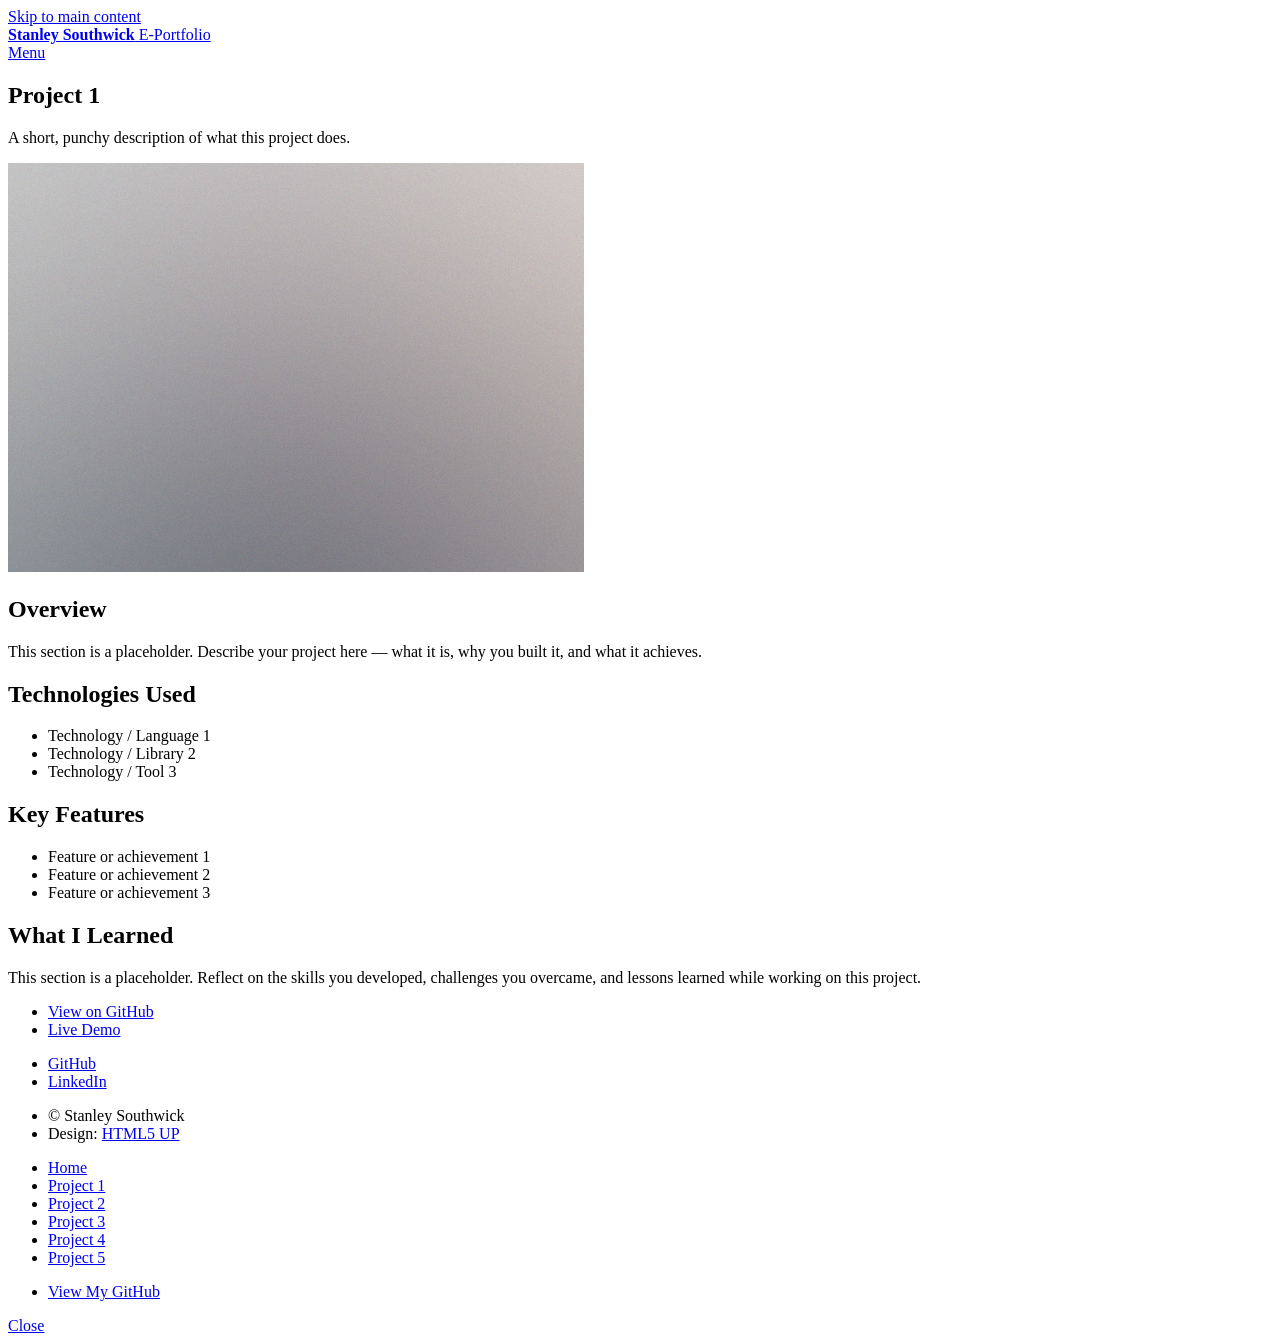
==== project-1.html @ f724ed3b "Add accessible portfolio website shell with home page and 5 project templates - index.html: home pag" ====
<!DOCTYPE HTML>
<!--
    E-Portfolio - Stanley Southwick
    Built on Forty by HTML5 UP (html5up.net | @ajlkn)
    Free for personal and commercial use under the CCA 3.0 license (html5up.net/license)
-->
<html lang="en">
<head>
    <!-- TODO: Update the title with your actual project name -->
    <title>Project 1 | Stanley Southwick</title>
    <meta charset="utf-8" />
    <meta name="viewport" content="width=device-width, initial-scale=1, user-scalable=no" />
    <!-- TODO: Write a short description of this project for search engines -->
    <meta name="description" content="Project 1 - Stanley Southwick E-Portfolio" />
    <link rel="stylesheet" href="assets/css/main.css" />
    <noscript><link rel="stylesheet" href="assets/css/noscript.css" /></noscript>
</head>
<body class="is-preload">

    <!-- Skip to main content for screen readers -->
    <a href="#main" class="sr-only sr-only-focusable">Skip to main content</a>

    <!-- Wrapper -->
    <div id="wrapper">

        <!-- Header -->
        <header id="header" role="banner">
            <a href="index.html" class="logo"><strong>Stanley Southwick</strong> <span>E-Portfolio</span></a>
            <nav role="navigation" aria-label="Main navigation">
                <a href="#menu" aria-haspopup="true" aria-controls="menu">Menu</a>
            </nav>
        </header>

        <!-- Menu -->
        <nav id="menu" role="navigation" aria-label="Site menu">
            <ul class="links">
                <li><a href="index.html">Home</a></li>
                <li><a href="project-1.html" aria-current="page">Project 1</a></li>
                <li><a href="project-2.html">Project 2</a></li>
                <li><a href="project-3.html">Project 3</a></li>
                <li><a href="project-4.html">Project 4</a></li>
                <li><a href="project-5.html">Project 5</a></li>
            </ul>
            <ul class="actions stacked">
                <!-- TODO: Update this link to your GitHub or LinkedIn profile -->
                <li><a href="#" class="button primary fit">View My GitHub</a></li>
            </ul>
        </nav>

        <!-- Banner -->
        <section id="banner" aria-labelledby="project-heading">
            <div class="inner">
                <header class="major">
                    <!-- TODO: Replace with your actual project name -->
                    <h1 id="project-heading">Project 1</h1>
                </header>
                <div class="content">
                    <!-- TODO: Replace with a one-line tagline for this project -->
                    <p>A short, punchy description of what this project does.</p>
                </div>
            </div>
        </section>

        <!-- Main -->
        <main id="main" class="alt">

            <section id="one">
                <div class="inner">

                    <!-- Project Image -->
                    <span class="image main">
                        <!-- TODO: Replace with a banner/screenshot image for this project -->
                        <img src="images/pic01.jpg" alt="Screenshot of Project 1" />
                    </span>

                    <!-- Overview -->
                    <header class="major">
                        <h2>Overview</h2>
                    </header>
                    <!-- TODO: Describe what this project is about. What problem does it solve? What does it do? -->
                    <p>This section is a placeholder. Describe your project here — what it is,
                       why you built it, and what it achieves.</p>

                    <!-- Technologies Used -->
                    <header class="major">
                        <h2>Technologies Used</h2>
                    </header>
                    <!-- TODO: List the languages, frameworks, libraries, and tools you used -->
                    <ul>
                        <li>Technology / Language 1</li>
                        <li>Technology / Library 2</li>
                        <li>Technology / Tool 3</li>
                    </ul>

                    <!-- Key Features -->
                    <header class="major">
                        <h2>Key Features</h2>
                    </header>
                    <!-- TODO: Bullet point the main features or achievements of this project -->
                    <ul>
                        <li>Feature or achievement 1</li>
                        <li>Feature or achievement 2</li>
                        <li>Feature or achievement 3</li>
                    </ul>

                    <!-- What I Learned -->
                    <header class="major">
                        <h2>What I Learned</h2>
                    </header>
                    <!-- TODO: Reflect on what this project taught you - concepts, skills, challenges overcome -->
                    <p>This section is a placeholder. Reflect on the skills you developed,
                       challenges you overcame, and lessons learned while working on this project.</p>

                    <!-- Links -->
                    <ul class="actions">
                        <!-- TODO: Add the link to your GitHub repository for this project -->
                        <li><a href="#" class="button" target="_blank" rel="noopener noreferrer">View on GitHub</a></li>
                        <!-- TODO: If the project has a live demo, add the link here. Otherwise delete this line -->
                        <li><a href="#" class="button primary" target="_blank" rel="noopener noreferrer">Live Demo</a></li>
                    </ul>

                </div>
            </section>

        </main>

        <!-- Footer -->
        <footer id="footer" role="contentinfo">
            <div class="inner">
                <ul class="icons">
                    <li><a href="https://github.com/StanSouthwick" class="icon brands alt fa-github" target="_blank" rel="noopener noreferrer"><span class="label">GitHub</span></a></li>
                    <li><a href="#" class="icon brands alt fa-linkedin-in" target="_blank" rel="noopener noreferrer"><span class="label">LinkedIn</span></a></li>
                </ul>
                <ul class="copyright">
                    <li>&copy; Stanley Southwick</li>
                    <li>Design: <a href="https://html5up.net" target="_blank" rel="noopener noreferrer">HTML5 UP</a></li>
                </ul>
            </div>
        </footer>

    </div>

    <!-- Scripts -->
    <script src="assets/js/jquery.min.js"></script>
    <script src="assets/js/jquery.scrolly.min.js"></script>
    <script src="assets/js/jquery.scrollex.min.js"></script>
    <script src="assets/js/browser.min.js"></script>
    <script src="assets/js/breakpoints.min.js"></script>
    <script src="assets/js/util.js"></script>
    <script src="assets/js/main.js"></script>

</body>
</html>
---- assets/css/main.css ----
@import url(fontawesome-all.min.css);
@import url("https://fonts.googleapis.com/css?family=Source+Sans+Pro:300,300italic,600,600italic");

/*
	Forty by HTML5 UP
	html5up.net | @ajlkn
	Free for personal and commercial use under the CCA 3.0 license (html5up.net/license)
*/

html, body, div, span, applet, object,
iframe, h1, h2, h3, h4, h5, h6, p, blockquote,
pre, a, abbr, acronym, address, big, cite,
code, del, dfn, em, img, ins, kbd, q, s, samp,
small, strike, strong, sub, sup, tt, var, b,
u, i, center, dl, dt, dd, ol, ul, li, fieldset,
form, label, legend, table, caption, tbody,
tfoot, thead, tr, th, td, article, aside,
canvas, details, embed, figure, figcaption,
footer, header, hgroup, menu, nav, output, ruby,
section, summary, time, mark, audio, video {
	margin: 0;
	padding: 0;
	border: 0;
	font-size: 100%;
	font: inherit;
	vertical-align: baseline;}

article, aside, details, figcaption, figure,
footer, header, hgroup, menu, nav, section {
	display: block;}

body {
	line-height: 1;
}

ol, ul {
	list-style: none;
}

blockquote, q {
	quotes: none;
}

	blockquote:before, blockquote:after, q:before, q:after {
		content: '';
		content: none;
	}

table {
	border-collapse: collapse;
	border-spacing: 0;
}

body {
	-webkit-text-size-adjust: none;
}

mark {
	background-color: transparent;
	color: inherit;
}

input::-moz-focus-inner {
	border: 0;
	padding: 0;
}

input, select, textarea {
	-moz-appearance: none;
	-webkit-appearance: none;
	-ms-appearance: none;
	appearance: none;
}

/* Basic */

	@-ms-viewport {
		width: device-width;
	}

	body {
		-ms-overflow-style: scrollbar;
	}

	@media screen and (max-width: 480px) {

		html, body {
			min-width: 320px;
		}

	}

	html {
		box-sizing: border-box;
	}

	*, *:before, *:after {
		box-sizing: inherit;
	}

	body {
		background: #242943;
	}

		body.is-preload *, body.is-preload *:before, body.is-preload *:after {
			-moz-animation: none !important;
			-webkit-animation: none !important;
			-ms-animation: none !important;
			animation: none !important;
			-moz-transition: none !important;
			-webkit-transition: none !important;
			-ms-transition: none !important;
			transition: none !important;
		}

/* Type */

	body, input, select, textarea {
		color: #ffffff;
		font-family: "Source Sans Pro", Helvetica, sans-serif;
		font-size: 17pt;
		font-weight: 300;
		letter-spacing: 0.025em;
		line-height: 1.65;
	}

		@media screen and (max-width: 1680px) {

			body, input, select, textarea {
				font-size: 14pt;
			}

		}

		@media screen and (max-width: 1280px) {

			body, input, select, textarea {
				font-size: 12pt;
			}

		}

		@media screen and (max-width: 360px) {

			body, input, select, textarea {
				font-size: 11pt;
			}

		}

	a {
		-moz-transition: color 0.2s ease-in-out, border-bottom-color 0.2s ease-in-out;
		-webkit-transition: color 0.2s ease-in-out, border-bottom-color 0.2s ease-in-out;
		-ms-transition: color 0.2s ease-in-out, border-bottom-color 0.2s ease-in-out;
		transition: color 0.2s ease-in-out, border-bottom-color 0.2s ease-in-out;
		border-bottom: dotted 1px;
		color: inherit;
		text-decoration: none;
	}

		a:hover {
			border-bottom-color: transparent;
			color: #9bf1ff !important;
		}

		a:active {
			color: #53e3fb !important;
		}

	strong, b {
		color: #ffffff;
		font-weight: 600;
	}

	em, i {
		font-style: italic;
	}

	p {
		margin: 0 0 2em 0;
	}

	h1, h2, h3, h4, h5, h6 {
		color: #ffffff;
		font-weight: 600;
		line-height: 1.65;
		margin: 0 0 1em 0;
	}

		h1 a, h2 a, h3 a, h4 a, h5 a, h6 a {
			color: inherit;
			border-bottom: 0;
		}

	h1 {
		font-size: 2.5em;
	}

	h2 {
		font-size: 1.75em;
	}

	h3 {
		font-size: 1.35em;
	}

	h4 {
		font-size: 1.1em;
	}

	h5 {
		font-size: 0.9em;
	}

	h6 {
		font-size: 0.7em;
	}

	@media screen and (max-width: 736px) {

		h1 {
			font-size: 2em;
		}

		h2 {
			font-size: 1.5em;
		}

		h3 {
			font-size: 1.25em;
		}

	}

	sub {
		font-size: 0.8em;
		position: relative;
		top: 0.5em;
	}

	sup {
		font-size: 0.8em;
		position: relative;
		top: -0.5em;
	}

	blockquote {
		border-left: solid 4px rgba(212, 212, 255, 0.1);
		font-style: italic;
		margin: 0 0 2em 0;
		padding: 0.5em 0 0.5em 2em;
	}

	code {
		background: rgba(212, 212, 255, 0.035);
		font-family: "Courier New", monospace;
		font-size: 0.9em;
		margin: 0 0.25em;
		padding: 0.25em 0.65em;
	}

	pre {
		-webkit-overflow-scrolling: touch;
		font-family: "Courier New", monospace;
		font-size: 0.9em;
		margin: 0 0 2em 0;
	}

		pre code {
			display: block;
			line-height: 1.75;
			padding: 1em 1.5em;
			overflow-x: auto;
		}

	hr {
		border: 0;
		border-bottom: solid 1px rgba(212, 212, 255, 0.1);
		margin: 2em 0;
	}

		hr.major {
			margin: 3em 0;
		}

	.align-left {
		text-align: left;
	}

	.align-center {
		text-align: center;
	}

	.align-right {
		text-align: right;
	}

/* Row */

	.row {
		display: flex;
		flex-wrap: wrap;
		box-sizing: border-box;
		align-items: stretch;
	}

		.row > * {
			box-sizing: border-box;
		}

		.row.gtr-uniform > * > :last-child {
			margin-bottom: 0;
		}

		.row.aln-left {
			justify-content: flex-start;
		}

		.row.aln-center {
			justify-content: center;
		}

		.row.aln-right {
			justify-content: flex-end;
		}

		.row.aln-top {
			align-items: flex-start;
		}

		.row.aln-middle {
			align-items: center;
		}

		.row.aln-bottom {
			align-items: flex-end;
		}

		.row > .imp {
			order: -1;
		}

		.row > .col-1 {
			width: 8.33333%;
		}

		.row > .off-1 {
			margin-left: 8.33333%;
		}

		.row > .col-2 {
			width: 16.66667%;
		}

		.row > .off-2 {
			margin-left: 16.66667%;
		}

		.row > .col-3 {
			width: 25%;
		}

		.row > .off-3 {
			margin-left: 25%;
		}

		.row > .col-4 {
			width: 33.33333%;
		}

		.row > .off-4 {
			margin-left: 33.33333%;
		}

		.row > .col-5 {
			width: 41.66667%;
		}

		.row > .off-5 {
			margin-left: 41.66667%;
		}

		.row > .col-6 {
			width: 50%;
		}

		.row > .off-6 {
			margin-left: 50%;
		}

		.row > .col-7 {
			width: 58.33333%;
		}

		.row > .off-7 {
			margin-left: 58.33333%;
		}

		.row > .col-8 {
			width: 66.66667%;
		}

		.row > .off-8 {
			margin-left: 66.66667%;
		}

		.row > .col-9 {
			width: 75%;
		}

		.row > .off-9 {
			margin-left: 75%;
		}

		.row > .col-10 {
			width: 83.33333%;
		}

		.row > .off-10 {
			margin-left: 83.33333%;
		}

		.row > .col-11 {
			width: 91.66667%;
		}

		.row > .off-11 {
			margin-left: 91.66667%;
		}

		.row > .col-12 {
			width: 100%;
		}

		.row > .off-12 {
			margin-left: 100%;
		}

		.row.gtr-0 {
			margin-top: 0;
			margin-left: 0em;
		}

			.row.gtr-0 > * {
				padding: 0 0 0 0em;
			}

			.row.gtr-0.gtr-uniform {
				margin-top: 0em;
			}

				.row.gtr-0.gtr-uniform > * {
					padding-top: 0em;
				}

		.row.gtr-25 {
			margin-top: 0;
			margin-left: -0.5em;
		}

			.row.gtr-25 > * {
				padding: 0 0 0 0.5em;
			}

			.row.gtr-25.gtr-uniform {
				margin-top: -0.5em;
			}

				.row.gtr-25.gtr-uniform > * {
					padding-top: 0.5em;
				}

		.row.gtr-50 {
			margin-top: 0;
			margin-left: -1em;
		}

			.row.gtr-50 > * {
				padding: 0 0 0 1em;
			}

			.row.gtr-50.gtr-uniform {
				margin-top: -1em;
			}

				.row.gtr-50.gtr-uniform > * {
					padding-top: 1em;
				}

		.row {
			margin-top: 0;
			margin-left: -2em;
		}

			.row > * {
				padding: 0 0 0 2em;
			}

			.row.gtr-uniform {
				margin-top: -2em;
			}

				.row.gtr-uniform > * {
					padding-top: 2em;
				}

		.row.gtr-150 {
			margin-top: 0;
			margin-left: -3em;
		}

			.row.gtr-150 > * {
				padding: 0 0 0 3em;
			}

			.row.gtr-150.gtr-uniform {
				margin-top: -3em;
			}

				.row.gtr-150.gtr-uniform > * {
					padding-top: 3em;
				}

		.row.gtr-200 {
			margin-top: 0;
			margin-left: -4em;
		}

			.row.gtr-200 > * {
				padding: 0 0 0 4em;
			}

			.row.gtr-200.gtr-uniform {
				margin-top: -4em;
			}

				.row.gtr-200.gtr-uniform > * {
					padding-top: 4em;
				}

		@media screen and (max-width: 1680px) {

			.row {
				display: flex;
				flex-wrap: wrap;
				box-sizing: border-box;
				align-items: stretch;
			}

				.row > * {
					box-sizing: border-box;
				}

				.row.gtr-uniform > * > :last-child {
					margin-bottom: 0;
				}

				.row.aln-left {
					justify-content: flex-start;
				}

				.row.aln-center {
					justify-content: center;
				}

				.row.aln-right {
					justify-content: flex-end;
				}

				.row.aln-top {
					align-items: flex-start;
				}

				.row.aln-middle {
					align-items: center;
				}

				.row.aln-bottom {
					align-items: flex-end;
				}

				.row > .imp-xlarge {
					order: -1;
				}

				.row > .col-1-xlarge {
					width: 8.33333%;
				}

				.row > .off-1-xlarge {
					margin-left: 8.33333%;
				}

				.row > .col-2-xlarge {
					width: 16.66667%;
				}

				.row > .off-2-xlarge {
					margin-left: 16.66667%;
				}

				.row > .col-3-xlarge {
					width: 25%;
				}

				.row > .off-3-xlarge {
					margin-left: 25%;
				}

				.row > .col-4-xlarge {
					width: 33.33333%;
				}

				.row > .off-4-xlarge {
					margin-left: 33.33333%;
				}

				.row > .col-5-xlarge {
					width: 41.66667%;
				}

				.row > .off-5-xlarge {
					margin-left: 41.66667%;
				}

				.row > .col-6-xlarge {
					width: 50%;
				}

				.row > .off-6-xlarge {
					margin-left: 50%;
				}

				.row > .col-7-xlarge {
					width: 58.33333%;
				}

				.row > .off-7-xlarge {
					margin-left: 58.33333%;
				}

				.row > .col-8-xlarge {
					width: 66.66667%;
				}

				.row > .off-8-xlarge {
					margin-left: 66.66667%;
				}

				.row > .col-9-xlarge {
					width: 75%;
				}

				.row > .off-9-xlarge {
					margin-left: 75%;
				}

				.row > .col-10-xlarge {
					width: 83.33333%;
				}

				.row > .off-10-xlarge {
					margin-left: 83.33333%;
				}

				.row > .col-11-xlarge {
					width: 91.66667%;
				}

				.row > .off-11-xlarge {
					margin-left: 91.66667%;
				}

				.row > .col-12-xlarge {
					width: 100%;
				}

				.row > .off-12-xlarge {
					margin-left: 100%;
				}

				.row.gtr-0 {
					margin-top: 0;
					margin-left: 0em;
				}

					.row.gtr-0 > * {
						padding: 0 0 0 0em;
					}

					.row.gtr-0.gtr-uniform {
						margin-top: 0em;
					}

						.row.gtr-0.gtr-uniform > * {
							padding-top: 0em;
						}

				.row.gtr-25 {
					margin-top: 0;
					margin-left: -0.5em;
				}

					.row.gtr-25 > * {
						padding: 0 0 0 0.5em;
					}

					.row.gtr-25.gtr-uniform {
						margin-top: -0.5em;
					}

						.row.gtr-25.gtr-uniform > * {
							padding-top: 0.5em;
						}

				.row.gtr-50 {
					margin-top: 0;
					margin-left: -1em;
				}

					.row.gtr-50 > * {
						padding: 0 0 0 1em;
					}

					.row.gtr-50.gtr-uniform {
						margin-top: -1em;
					}

						.row.gtr-50.gtr-uniform > * {
							padding-top: 1em;
						}

				.row {
					margin-top: 0;
					margin-left: -2em;
				}

					.row > * {
						padding: 0 0 0 2em;
					}

					.row.gtr-uniform {
						margin-top: -2em;
					}

						.row.gtr-uniform > * {
							padding-top: 2em;
						}

				.row.gtr-150 {
					margin-top: 0;
					margin-left: -3em;
				}

					.row.gtr-150 > * {
						padding: 0 0 0 3em;
					}

					.row.gtr-150.gtr-uniform {
						margin-top: -3em;
					}

						.row.gtr-150.gtr-uniform > * {
							padding-top: 3em;
						}

				.row.gtr-200 {
					margin-top: 0;
					margin-left: -4em;
				}

					.row.gtr-200 > * {
						padding: 0 0 0 4em;
					}

					.row.gtr-200.gtr-uniform {
						margin-top: -4em;
					}

						.row.gtr-200.gtr-uniform > * {
							padding-top: 4em;
						}

		}

		@media screen and (max-width: 1280px) {

			.row {
				display: flex;
				flex-wrap: wrap;
				box-sizing: border-box;
				align-items: stretch;
			}

				.row > * {
					box-sizing: border-box;
				}

				.row.gtr-uniform > * > :last-child {
					margin-bottom: 0;
				}

				.row.aln-left {
					justify-content: flex-start;
				}

				.row.aln-center {
					justify-content: center;
				}

				.row.aln-right {
					justify-content: flex-end;
				}

				.row.aln-top {
					align-items: flex-start;
				}

				.row.aln-middle {
					align-items: center;
				}

				.row.aln-bottom {
					align-items: flex-end;
				}

				.row > .imp-large {
					order: -1;
				}

				.row > .col-1-large {
					width: 8.33333%;
				}

				.row > .off-1-large {
					margin-left: 8.33333%;
				}

				.row > .col-2-large {
					width: 16.66667%;
				}

				.row > .off-2-large {
					margin-left: 16.66667%;
				}

				.row > .col-3-large {
					width: 25%;
				}

				.row > .off-3-large {
					margin-left: 25%;
				}

				.row > .col-4-large {
					width: 33.33333%;
				}

				.row > .off-4-large {
					margin-left: 33.33333%;
				}

				.row > .col-5-large {
					width: 41.66667%;
				}

				.row > .off-5-large {
					margin-left: 41.66667%;
				}

				.row > .col-6-large {
					width: 50%;
				}

				.row > .off-6-large {
					margin-left: 50%;
				}

				.row > .col-7-large {
					width: 58.33333%;
				}

				.row > .off-7-large {
					margin-left: 58.33333%;
				}

				.row > .col-8-large {
					width: 66.66667%;
				}

				.row > .off-8-large {
					margin-left: 66.66667%;
				}

				.row > .col-9-large {
					width: 75%;
				}

				.row > .off-9-large {
					margin-left: 75%;
				}

				.row > .col-10-large {
					width: 83.33333%;
				}

				.row > .off-10-large {
					margin-left: 83.33333%;
				}

				.row > .col-11-large {
					width: 91.66667%;
				}

				.row > .off-11-large {
					margin-left: 91.66667%;
				}

				.row > .col-12-large {
					width: 100%;
				}

				.row > .off-12-large {
					margin-left: 100%;
				}

				.row.gtr-0 {
					margin-top: 0;
					margin-left: 0em;
				}

					.row.gtr-0 > * {
						padding: 0 0 0 0em;
					}

					.row.gtr-0.gtr-uniform {
						margin-top: 0em;
					}

						.row.gtr-0.gtr-uniform > * {
							padding-top: 0em;
						}

				.row.gtr-25 {
					margin-top: 0;
					margin-left: -0.375em;
				}

					.row.gtr-25 > * {
						padding: 0 0 0 0.375em;
					}

					.row.gtr-25.gtr-uniform {
						margin-top: -0.375em;
					}

						.row.gtr-25.gtr-uniform > * {
							padding-top: 0.375em;
						}

				.row.gtr-50 {
					margin-top: 0;
					margin-left: -0.75em;
				}

					.row.gtr-50 > * {
						padding: 0 0 0 0.75em;
					}

					.row.gtr-50.gtr-uniform {
						margin-top: -0.75em;
					}

						.row.gtr-50.gtr-uniform > * {
							padding-top: 0.75em;
						}

				.row {
					margin-top: 0;
					margin-left: -1.5em;
				}

					.row > * {
						padding: 0 0 0 1.5em;
					}

					.row.gtr-uniform {
						margin-top: -1.5em;
					}

						.row.gtr-uniform > * {
							padding-top: 1.5em;
						}

				.row.gtr-150 {
					margin-top: 0;
					margin-left: -2.25em;
				}

					.row.gtr-150 > * {
						padding: 0 0 0 2.25em;
					}

					.row.gtr-150.gtr-uniform {
						margin-top: -2.25em;
					}

						.row.gtr-150.gtr-uniform > * {
							padding-top: 2.25em;
						}

				.row.gtr-200 {
					margin-top: 0;
					margin-left: -3em;
				}

					.row.gtr-200 > * {
						padding: 0 0 0 3em;
					}

					.row.gtr-200.gtr-uniform {
						margin-top: -3em;
					}

						.row.gtr-200.gtr-uniform > * {
							padding-top: 3em;
						}

		}

		@media screen and (max-width: 980px) {

			.row {
				display: flex;
				flex-wrap: wrap;
				box-sizing: border-box;
				align-items: stretch;
			}

				.row > * {
					box-sizing: border-box;
				}

				.row.gtr-uniform > * > :last-child {
					margin-bottom: 0;
				}

				.row.aln-left {
					justify-content: flex-start;
				}

				.row.aln-center {
					justify-content: center;
				}

				.row.aln-right {
					justify-content: flex-end;
				}

				.row.aln-top {
					align-items: flex-start;
				}

				.row.aln-middle {
					align-items: center;
				}

				.row.aln-bottom {
					align-items: flex-end;
				}

				.row > .imp-medium {
					order: -1;
				}

				.row > .col-1-medium {
					width: 8.33333%;
				}

				.row > .off-1-medium {
					margin-left: 8.33333%;
				}

				.row > .col-2-medium {
					width: 16.66667%;
				}

				.row > .off-2-medium {
					margin-left: 16.66667%;
				}

				.row > .col-3-medium {
					width: 25%;
				}

				.row > .off-3-medium {
					margin-left: 25%;
				}

				.row > .col-4-medium {
					width: 33.33333%;
				}

				.row > .off-4-medium {
					margin-left: 33.33333%;
				}

				.row > .col-5-medium {
					width: 41.66667%;
				}

				.row > .off-5-medium {
					margin-left: 41.66667%;
				}

				.row > .col-6-medium {
					width: 50%;
				}

				.row > .off-6-medium {
					margin-left: 50%;
				}

				.row > .col-7-medium {
					width: 58.33333%;
				}

				.row > .off-7-medium {
					margin-left: 58.33333%;
				}

				.row > .col-8-medium {
					width: 66.66667%;
				}

				.row > .off-8-medium {
					margin-left: 66.66667%;
				}

				.row > .col-9-medium {
					width: 75%;
				}

				.row > .off-9-medium {
					margin-left: 75%;
				}

				.row > .col-10-medium {
					width: 83.33333%;
				}

				.row > .off-10-medium {
					margin-left: 83.33333%;
				}

				.row > .col-11-medium {
					width: 91.66667%;
				}

				.row > .off-11-medium {
					margin-left: 91.66667%;
				}

				.row > .col-12-medium {
					width: 100%;
				}

				.row > .off-12-medium {
					margin-left: 100%;
				}

				.row.gtr-0 {
					margin-top: 0;
					margin-left: 0em;
				}

					.row.gtr-0 > * {
						padding: 0 0 0 0em;
					}

					.row.gtr-0.gtr-uniform {
						margin-top: 0em;
					}

						.row.gtr-0.gtr-uniform > * {
							padding-top: 0em;
						}

				.row.gtr-25 {
					margin-top: 0;
					margin-left: -0.375em;
				}

					.row.gtr-25 > * {
						padding: 0 0 0 0.375em;
					}

					.row.gtr-25.gtr-uniform {
						margin-top: -0.375em;
					}

						.row.gtr-25.gtr-uniform > * {
							padding-top: 0.375em;
						}

				.row.gtr-50 {
					margin-top: 0;
					margin-left: -0.75em;
				}

					.row.gtr-50 > * {
						padding: 0 0 0 0.75em;
					}

					.row.gtr-50.gtr-uniform {
						margin-top: -0.75em;
					}

						.row.gtr-50.gtr-uniform > * {
							padding-top: 0.75em;
						}

				.row {
					margin-top: 0;
					margin-left: -1.5em;
				}

					.row > * {
						padding: 0 0 0 1.5em;
					}

					.row.gtr-uniform {
						margin-top: -1.5em;
					}

						.row.gtr-uniform > * {
							padding-top: 1.5em;
						}

				.row.gtr-150 {
					margin-top: 0;
					margin-left: -2.25em;
				}

					.row.gtr-150 > * {
						padding: 0 0 0 2.25em;
					}

					.row.gtr-150.gtr-uniform {
						margin-top: -2.25em;
					}

						.row.gtr-150.gtr-uniform > * {
							padding-top: 2.25em;
						}

				.row.gtr-200 {
					margin-top: 0;
					margin-left: -3em;
				}

					.row.gtr-200 > * {
						padding: 0 0 0 3em;
					}

					.row.gtr-200.gtr-uniform {
						margin-top: -3em;
					}

						.row.gtr-200.gtr-uniform > * {
							padding-top: 3em;
						}

		}

		@media screen and (max-width: 736px) {

			.row {
				display: flex;
				flex-wrap: wrap;
				box-sizing: border-box;
				align-items: stretch;
			}

				.row > * {
					box-sizing: border-box;
				}

				.row.gtr-uniform > * > :last-child {
					margin-bottom: 0;
				}

				.row.aln-left {
					justify-content: flex-start;
				}

				.row.aln-center {
					justify-content: center;
				}

				.row.aln-right {
					justify-content: flex-end;
				}

				.row.aln-top {
					align-items: flex-start;
				}

				.row.aln-middle {
					align-items: center;
				}

				.row.aln-bottom {
					align-items: flex-end;
				}

				.row > .imp-small {
					order: -1;
				}

				.row > .col-1-small {
					width: 8.33333%;
				}

				.row > .off-1-small {
					margin-left: 8.33333%;
				}

				.row > .col-2-small {
					width: 16.66667%;
				}

				.row > .off-2-small {
					margin-left: 16.66667%;
				}

				.row > .col-3-small {
					width: 25%;
				}

				.row > .off-3-small {
					margin-left: 25%;
				}

				.row > .col-4-small {
					width: 33.33333%;
				}

				.row > .off-4-small {
					margin-left: 33.33333%;
				}

				.row > .col-5-small {
					width: 41.66667%;
				}

				.row > .off-5-small {
					margin-left: 41.66667%;
				}

				.row > .col-6-small {
					width: 50%;
				}

				.row > .off-6-small {
					margin-left: 50%;
				}

				.row > .col-7-small {
					width: 58.33333%;
				}

				.row > .off-7-small {
					margin-left: 58.33333%;
				}

				.row > .col-8-small {
					width: 66.66667%;
				}

				.row > .off-8-small {
					margin-left: 66.66667%;
				}

				.row > .col-9-small {
					width: 75%;
				}

				.row > .off-9-small {
					margin-left: 75%;
				}

				.row > .col-10-small {
					width: 83.33333%;
				}

				.row > .off-10-small {
					margin-left: 83.33333%;
				}

				.row > .col-11-small {
					width: 91.66667%;
				}

				.row > .off-11-small {
					margin-left: 91.66667%;
				}

				.row > .col-12-small {
					width: 100%;
				}

				.row > .off-12-small {
					margin-left: 100%;
				}

				.row.gtr-0 {
					margin-top: 0;
					margin-left: 0em;
				}

					.row.gtr-0 > * {
						padding: 0 0 0 0em;
					}

					.row.gtr-0.gtr-uniform {
						margin-top: 0em;
					}

						.row.gtr-0.gtr-uniform > * {
							padding-top: 0em;
						}

				.row.gtr-25 {
					margin-top: 0;
					margin-left: -0.3125em;
				}

					.row.gtr-25 > * {
						padding: 0 0 0 0.3125em;
					}

					.row.gtr-25.gtr-uniform {
						margin-top: -0.3125em;
					}

						.row.gtr-25.gtr-uniform > * {
							padding-top: 0.3125em;
						}

				.row.gtr-50 {
					margin-top: 0;
					margin-left: -0.625em;
				}

					.row.gtr-50 > * {
						padding: 0 0 0 0.625em;
					}

					.row.gtr-50.gtr-uniform {
						margin-top: -0.625em;
					}

						.row.gtr-50.gtr-uniform > * {
							padding-top: 0.625em;
						}

				.row {
					margin-top: 0;
					margin-left: -1.25em;
				}

					.row > * {
						padding: 0 0 0 1.25em;
					}

					.row.gtr-uniform {
						margin-top: -1.25em;
					}

						.row.gtr-uniform > * {
							padding-top: 1.25em;
						}

				.row.gtr-150 {
					margin-top: 0;
					margin-left: -1.875em;
				}

					.row.gtr-150 > * {
						padding: 0 0 0 1.875em;
					}

					.row.gtr-150.gtr-uniform {
						margin-top: -1.875em;
					}

						.row.gtr-150.gtr-uniform > * {
							padding-top: 1.875em;
						}

				.row.gtr-200 {
					margin-top: 0;
					margin-left: -2.5em;
				}

					.row.gtr-200 > * {
						padding: 0 0 0 2.5em;
					}

					.row.gtr-200.gtr-uniform {
						margin-top: -2.5em;
					}

						.row.gtr-200.gtr-uniform > * {
							padding-top: 2.5em;
						}

		}

		@media screen and (max-width: 480px) {

			.row {
				display: flex;
				flex-wrap: wrap;
				box-sizing: border-box;
				align-items: stretch;
			}

				.row > * {
					box-sizing: border-box;
				}

				.row.gtr-uniform > * > :last-child {
					margin-bottom: 0;
				}

				.row.aln-left {
					justify-content: flex-start;
				}

				.row.aln-center {
					justify-content: center;
				}

				.row.aln-right {
					justify-content: flex-end;
				}

				.row.aln-top {
					align-items: flex-start;
				}

				.row.aln-middle {
					align-items: center;
				}

				.row.aln-bottom {
					align-items: flex-end;
				}

				.row > .imp-xsmall {
					order: -1;
				}

				.row > .col-1-xsmall {
					width: 8.33333%;
				}

				.row > .off-1-xsmall {
					margin-left: 8.33333%;
				}

				.row > .col-2-xsmall {
					width: 16.66667%;
				}

				.row > .off-2-xsmall {
					margin-left: 16.66667%;
				}

				.row > .col-3-xsmall {
					width: 25%;
				}

				.row > .off-3-xsmall {
					margin-left: 25%;
				}

				.row > .col-4-xsmall {
					width: 33.33333%;
				}

				.row > .off-4-xsmall {
					margin-left: 33.33333%;
				}

				.row > .col-5-xsmall {
					width: 41.66667%;
				}

				.row > .off-5-xsmall {
					margin-left: 41.66667%;
				}

				.row > .col-6-xsmall {
					width: 50%;
				}

				.row > .off-6-xsmall {
					margin-left: 50%;
				}

				.row > .col-7-xsmall {
					width: 58.33333%;
				}

				.row > .off-7-xsmall {
					margin-left: 58.33333%;
				}

				.row > .col-8-xsmall {
					width: 66.66667%;
				}

				.row > .off-8-xsmall {
					margin-left: 66.66667%;
				}

				.row > .col-9-xsmall {
					width: 75%;
				}

				.row > .off-9-xsmall {
					margin-left: 75%;
				}

				.row > .col-10-xsmall {
					width: 83.33333%;
				}

				.row > .off-10-xsmall {
					margin-left: 83.33333%;
				}

				.row > .col-11-xsmall {
					width: 91.66667%;
				}

				.row > .off-11-xsmall {
					margin-left: 91.66667%;
				}

				.row > .col-12-xsmall {
					width: 100%;
				}

				.row > .off-12-xsmall {
					margin-left: 100%;
				}

				.row.gtr-0 {
					margin-top: 0;
					margin-left: 0em;
				}

					.row.gtr-0 > * {
						padding: 0 0 0 0em;
					}

					.row.gtr-0.gtr-uniform {
						margin-top: 0em;
					}

						.row.gtr-0.gtr-uniform > * {
							padding-top: 0em;
						}

				.row.gtr-25 {
					margin-top: 0;
					margin-left: -0.3125em;
				}

					.row.gtr-25 > * {
						padding: 0 0 0 0.3125em;
					}

					.row.gtr-25.gtr-uniform {
						margin-top: -0.3125em;
					}

						.row.gtr-25.gtr-uniform > * {
							padding-top: 0.3125em;
						}

				.row.gtr-50 {
					margin-top: 0;
					margin-left: -0.625em;
				}

					.row.gtr-50 > * {
						padding: 0 0 0 0.625em;
					}

					.row.gtr-50.gtr-uniform {
						margin-top: -0.625em;
					}

						.row.gtr-50.gtr-uniform > * {
							padding-top: 0.625em;
						}

				.row {
					margin-top: 0;
					margin-left: -1.25em;
				}

					.row > * {
						padding: 0 0 0 1.25em;
					}

					.row.gtr-uniform {
						margin-top: -1.25em;
					}

						.row.gtr-uniform > * {
							padding-top: 1.25em;
						}

				.row.gtr-150 {
					margin-top: 0;
					margin-left: -1.875em;
				}

					.row.gtr-150 > * {
						padding: 0 0 0 1.875em;
					}

					.row.gtr-150.gtr-uniform {
						margin-top: -1.875em;
					}

						.row.gtr-150.gtr-uniform > * {
							padding-top: 1.875em;
						}

				.row.gtr-200 {
					margin-top: 0;
					margin-left: -2.5em;
				}

					.row.gtr-200 > * {
						padding: 0 0 0 2.5em;
					}

					.row.gtr-200.gtr-uniform {
						margin-top: -2.5em;
					}

						.row.gtr-200.gtr-uniform > * {
							padding-top: 2.5em;
						}

		}

/* Section/Article */

	section.special, article.special {
		text-align: center;
	}

	header.major {
		width: -moz-max-content;
		width: -webkit-max-content;
		width: -ms-max-content;
		width: max-content;
		margin-bottom: 2em;
	}

		header.major > :first-child {
			margin-bottom: 0;
			width: calc(100% + 0.5em);
		}

			header.major > :first-child:after {
				content: '';
				background-color: #ffffff;
				display: block;
				height: 2px;
				margin: 0.325em 0 0.5em 0;
				width: 100%;
			}

		header.major > p {
			font-size: 0.7em;
			font-weight: 600;
			letter-spacing: 0.25em;
			margin-bottom: 0;
			text-transform: uppercase;
		}

		body.is-ie header.major > :first-child:after {
			max-width: 9em;
		}

		body.is-ie header.major > h1:after {
			max-width: 100% !important;
		}

	@media screen and (max-width: 736px) {

		header.major > p br {
			display: none;
		}

	}

/* Form */

	form {
		margin: 0 0 2em 0;
	}

		form > :last-child {
			margin-bottom: 0;
		}

		form > .fields {
			display: -moz-flex;
			display: -webkit-flex;
			display: -ms-flex;
			display: flex;
			-moz-flex-wrap: wrap;
			-webkit-flex-wrap: wrap;
			-ms-flex-wrap: wrap;
			flex-wrap: wrap;
			width: calc(100% + 3em);
			margin: -1.5em 0 2em -1.5em;
		}

			form > .fields > .field {
				-moz-flex-grow: 0;
				-webkit-flex-grow: 0;
				-ms-flex-grow: 0;
				flex-grow: 0;
				-moz-flex-shrink: 0;
				-webkit-flex-shrink: 0;
				-ms-flex-shrink: 0;
				flex-shrink: 0;
				padding: 1.5em 0 0 1.5em;
				width: calc(100% - 1.5em);
			}

				form > .fields > .field.half {
					width: calc(50% - 0.75em);
				}

				form > .fields > .field.third {
					width: calc(100%/3 - 0.5em);
				}

				form > .fields > .field.quarter {
					width: calc(25% - 0.375em);
				}

		@media screen and (max-width: 480px) {

			form > .fields {
				width: calc(100% + 3em);
				margin: -1.5em 0 2em -1.5em;
			}

				form > .fields > .field {
					padding: 1.5em 0 0 1.5em;
					width: calc(100% - 1.5em);
				}

					form > .fields > .field.half {
						width: calc(100% - 1.5em);
					}

					form > .fields > .field.third {
						width: calc(100% - 1.5em);
					}

					form > .fields > .field.quarter {
						width: calc(100% - 1.5em);
					}

		}

	label {
		color: #ffffff;
		display: block;
		font-size: 0.8em;
		font-weight: 600;
		letter-spacing: 0.25em;
		margin: 0 0 1em 0;
		text-transform: uppercase;
	}

	input[type="text"],
	input[type="password"],
	input[type="email"],
	input[type="tel"],
	input[type="search"],
	input[type="url"],
	select,
	textarea {
		-moz-appearance: none;
		-webkit-appearance: none;
		-ms-appearance: none;
		appearance: none;
		background: rgba(212, 212, 255, 0.035);
		border: none;
		border-radius: 0;
		color: inherit;
		display: block;
		outline: 0;
		padding: 0 1em;
		text-decoration: none;
		width: 100%;
	}

		input[type="text"]:invalid,
		input[type="password"]:invalid,
		input[type="email"]:invalid,
		input[type="tel"]:invalid,
		input[type="search"]:invalid,
		input[type="url"]:invalid,
		select:invalid,
		textarea:invalid {
			box-shadow: none;
		}

		input[type="text"]:focus,
		input[type="password"]:focus,
		input[type="email"]:focus,
		input[type="tel"]:focus,
		input[type="search"]:focus,
		input[type="url"]:focus,
		select:focus,
		textarea:focus {
			border-color: #9bf1ff;
			box-shadow: 0 0 0 2px #9bf1ff;
		}

	select {
		background-image: url("data:image/svg+xml;charset=utf8,%3Csvg xmlns='http://www.w3.org/2000/svg' width='40' height='40' preserveAspectRatio='none' viewBox='0 0 40 40'%3E%3Cpath d='M9.4,12.3l10.4,10.4l10.4-10.4c0.2-0.2,0.5-0.4,0.9-0.4c0.3,0,0.6,0.1,0.9,0.4l3.3,3.3c0.2,0.2,0.4,0.5,0.4,0.9 c0,0.4-0.1,0.6-0.4,0.9L20.7,31.9c-0.2,0.2-0.5,0.4-0.9,0.4c-0.3,0-0.6-0.1-0.9-0.4L4.3,17.3c-0.2-0.2-0.4-0.5-0.4-0.9 c0-0.4,0.1-0.6,0.4-0.9l3.3-3.3c0.2-0.2,0.5-0.4,0.9-0.4S9.1,12.1,9.4,12.3z' fill='rgba(212, 212, 255, 0.1)' /%3E%3C/svg%3E");
		background-size: 1.25rem;
		background-repeat: no-repeat;
		background-position: calc(100% - 1rem) center;
		height: 2.75em;
		padding-right: 2.75em;
		text-overflow: ellipsis;
	}

		select option {
			color: #ffffff;
			background: #242943;
		}

		select:focus::-ms-value {
			background-color: transparent;
		}

		select::-ms-expand {
			display: none;
		}

	input[type="text"],
	input[type="password"],
	input[type="email"],
	input[type="tel"],
	input[type="search"],
	input[type="url"],
	select {
		height: 2.75em;
	}

	textarea {
		padding: 0.75em 1em;
	}

	input[type="checkbox"],
	input[type="radio"] {
		-moz-appearance: none;
		-webkit-appearance: none;
		-ms-appearance: none;
		appearance: none;
		display: block;
		float: left;
		margin-right: -2em;
		opacity: 0;
		width: 1em;
		z-index: -1;
	}

		input[type="checkbox"] + label,
		input[type="radio"] + label {
			text-decoration: none;
			color: #ffffff;
			cursor: pointer;
			display: inline-block;
			font-weight: 300;
			padding-left: 2.65em;
			padding-right: 0.75em;
			position: relative;
		}

			input[type="checkbox"] + label:before,
			input[type="radio"] + label:before {
				-moz-osx-font-smoothing: grayscale;
				-webkit-font-smoothing: antialiased;
				display: inline-block;
				font-style: normal;
				font-variant: normal;
				text-rendering: auto;
				line-height: 1;
				text-transform: none !important;
				font-family: 'Font Awesome 5 Free';
				font-weight: 900;
			}

			input[type="checkbox"] + label:before,
			input[type="radio"] + label:before {
				background: rgba(212, 212, 255, 0.035);
				content: '';
				display: inline-block;
				font-size: 0.8em;
				height: 2.0625em;
				left: 0;
				letter-spacing: 0;
				line-height: 2.0625em;
				position: absolute;
				text-align: center;
				top: 0;
				width: 2.0625em;
			}

		input[type="checkbox"]:checked + label:before,
		input[type="radio"]:checked + label:before {
			background: #ffffff;
			border-color: #9bf1ff;
			content: '\f00c';
			color: #242943;
		}

		input[type="checkbox"]:focus + label:before,
		input[type="radio"]:focus + label:before {
			box-shadow: 0 0 0 2px #9bf1ff;
		}

	input[type="radio"] + label:before {
		border-radius: 100%;
	}

	::-webkit-input-placeholder {
		color: rgba(244, 244, 255, 0.2) !important;
		opacity: 1.0;
	}

	:-moz-placeholder {
		color: rgba(244, 244, 255, 0.2) !important;
		opacity: 1.0;
	}

	::-moz-placeholder {
		color: rgba(244, 244, 255, 0.2) !important;
		opacity: 1.0;
	}

	:-ms-input-placeholder {
		color: rgba(244, 244, 255, 0.2) !important;
		opacity: 1.0;
	}

/* Box */

	.box {
		border: solid 1px rgba(212, 212, 255, 0.1);
		margin-bottom: 2em;
		padding: 1.5em;
	}

		.box > :last-child,
		.box > :last-child > :last-child,
		.box > :last-child > :last-child > :last-child {
			margin-bottom: 0;
		}

		.box.alt {
			border: 0;
			border-radius: 0;
			padding: 0;
		}

/* Icon */

	.icon {
		text-decoration: none;
		border-bottom: none;
		position: relative;
	}

		.icon:before {
			-moz-osx-font-smoothing: grayscale;
			-webkit-font-smoothing: antialiased;
			display: inline-block;
			font-style: normal;
			font-variant: normal;
			text-rendering: auto;
			line-height: 1;
			text-transform: none !important;
			font-family: 'Font Awesome 5 Free';
			font-weight: 400;
		}

		.icon > .label {
			display: none;
		}

		.icon:before {
			line-height: inherit;
		}

		.icon.solid:before {
			font-weight: 900;
		}

		.icon.brands:before {
			font-family: 'Font Awesome 5 Brands';
		}

		.icon.alt:before {
			background-color: #ffffff;
			border-radius: 100%;
			color: #242943;
			display: inline-block;
			height: 2em;
			line-height: 2em;
			text-align: center;
			width: 2em;
		}

	a.icon.alt:before {
		-moz-transition: background-color 0.2s ease-in-out;
		-webkit-transition: background-color 0.2s ease-in-out;
		-ms-transition: background-color 0.2s ease-in-out;
		transition: background-color 0.2s ease-in-out;
	}

	a.icon.alt:hover:before {
		background-color: #6fc3df;
	}

	a.icon.alt:active:before {
		background-color: #37a6cb;
	}

/* Image */

	.image {
		border: 0;
		display: inline-block;
		position: relative;
	}

		.image img {
			display: block;
		}

		.image.left, .image.right {
			max-width: 30%;
		}

			.image.left img, .image.right img {
				width: 100%;
			}

		.image.left {
			float: left;
			margin: 0 1.5em 1.25em 0;
			top: 0.25em;
		}

		.image.right {
			float: right;
			margin: 0 0 1.25em 1.5em;
			top: 0.25em;
		}

		.image.fit {
			display: block;
			margin: 0 0 2em 0;
			width: 100%;
		}

			.image.fit img {
				width: 100%;
			}

		.image.main {
			display: block;
			margin: 2.5em 0;
			width: 100%;
		}

			.image.main img {
				width: 100%;
			}

			@media screen and (max-width: 736px) {

				.image.main {
					margin: 1.5em 0;
				}

			}

/* List */

	ol {
		list-style: decimal;
		margin: 0 0 2em 0;
		padding-left: 1.25em;
	}

		ol li {
			padding-left: 0.25em;
		}

	ul {
		list-style: disc;
		margin: 0 0 2em 0;
		padding-left: 1em;
	}

		ul li {
			padding-left: 0.5em;
		}

		ul.alt {
			list-style: none;
			padding-left: 0;
		}

			ul.alt li {
				border-top: solid 1px rgba(212, 212, 255, 0.1);
				padding: 0.5em 0;
			}

				ul.alt li:first-child {
					border-top: 0;
					padding-top: 0;
				}

	dl {
		margin: 0 0 2em 0;
	}

		dl dt {
			display: block;
			font-weight: 600;
			margin: 0 0 1em 0;
		}

		dl dd {
			margin-left: 2em;
		}

/* Actions */

	ul.actions {
		display: -moz-flex;
		display: -webkit-flex;
		display: -ms-flex;
		display: flex;
		cursor: default;
		list-style: none;
		margin-left: -1em;
		padding-left: 0;
	}

		ul.actions li {
			padding: 0 0 0 1em;
			vertical-align: middle;
		}

		ul.actions.special {
			-moz-justify-content: center;
			-webkit-justify-content: center;
			-ms-justify-content: center;
			justify-content: center;
			width: 100%;
			margin-left: 0;
		}

			ul.actions.special li:first-child {
				padding-left: 0;
			}

		ul.actions.stacked {
			-moz-flex-direction: column;
			-webkit-flex-direction: column;
			-ms-flex-direction: column;
			flex-direction: column;
			margin-left: 0;
		}

			ul.actions.stacked li {
				padding: 1.3em 0 0 0;
			}

				ul.actions.stacked li:first-child {
					padding-top: 0;
				}

		ul.actions.fit {
			width: calc(100% + 1em);
		}

			ul.actions.fit li {
				-moz-flex-grow: 1;
				-webkit-flex-grow: 1;
				-ms-flex-grow: 1;
				flex-grow: 1;
				-moz-flex-shrink: 1;
				-webkit-flex-shrink: 1;
				-ms-flex-shrink: 1;
				flex-shrink: 1;
				width: 100%;
			}

				ul.actions.fit li > * {
					width: 100%;
				}

			ul.actions.fit.stacked {
				width: 100%;
			}

/* Icons */

	ul.icons {
		cursor: default;
		list-style: none;
		padding-left: 0;
	}

		ul.icons li {
			display: inline-block;
			padding: 0 1em 0 0;
		}

			ul.icons li:last-child {
				padding-right: 0;
			}

		@media screen and (max-width: 736px) {

			ul.icons li {
				padding: 0 0.75em 0 0;
			}

		}

/* Pagination */

	ul.pagination {
		cursor: default;
		list-style: none;
		padding-left: 0;
	}

		ul.pagination li {
			display: inline-block;
			padding-left: 0;
			vertical-align: middle;
		}

			ul.pagination li > .page {
				-moz-transition: background-color 0.2s ease-in-out, color 0.2s ease-in-out;
				-webkit-transition: background-color 0.2s ease-in-out, color 0.2s ease-in-out;
				-ms-transition: background-color 0.2s ease-in-out, color 0.2s ease-in-out;
				transition: background-color 0.2s ease-in-out, color 0.2s ease-in-out;
				border-bottom: 0;
				display: inline-block;
				font-size: 0.8em;
				font-weight: 600;
				height: 1.5em;
				line-height: 1.5em;
				margin: 0 0.125em;
				min-width: 1.5em;
				padding: 0 0.5em;
				text-align: center;
			}

				ul.pagination li > .page.active {
					background-color: #ffffff;
					color: #242943;
				}

					ul.pagination li > .page.active:hover {
						background-color: #9bf1ff;
						color: #242943 !important;
					}

					ul.pagination li > .page.active:active {
						background-color: #53e3fb;
					}

			ul.pagination li:first-child {
				padding-right: 0.75em;
			}

			ul.pagination li:last-child {
				padding-left: 0.75em;
			}

		@media screen and (max-width: 480px) {

			ul.pagination li:nth-child(n+2):nth-last-child(n+2) {
				display: none;
			}

			ul.pagination li:first-child {
				padding-right: 0;
			}

		}

/* Table */

	.table-wrapper {
		-webkit-overflow-scrolling: touch;
		overflow-x: auto;
	}

	table {
		margin: 0 0 2em 0;
		width: 100%;
	}

		table tbody tr {
			border: solid 1px rgba(212, 212, 255, 0.1);
			border-left: 0;
			border-right: 0;
		}

			table tbody tr:nth-child(2n + 1) {
				background-color: rgba(212, 212, 255, 0.035);
			}

		table td {
			padding: 0.75em 0.75em;
		}

		table th {
			color: #ffffff;
			font-size: 0.9em;
			font-weight: 600;
			padding: 0 0.75em 0.75em 0.75em;
			text-align: left;
		}

		table thead {
			border-bottom: solid 2px rgba(212, 212, 255, 0.1);
		}

		table tfoot {
			border-top: solid 2px rgba(212, 212, 255, 0.1);
		}

		table.alt {
			border-collapse: separate;
		}

			table.alt tbody tr td {
				border: solid 1px rgba(212, 212, 255, 0.1);
				border-left-width: 0;
				border-top-width: 0;
			}

				table.alt tbody tr td:first-child {
					border-left-width: 1px;
				}

			table.alt tbody tr:first-child td {
				border-top-width: 1px;
			}

			table.alt thead {
				border-bottom: 0;
			}

			table.alt tfoot {
				border-top: 0;
			}

/* Button */

	input[type="submit"],
	input[type="reset"],
	input[type="button"],
	button,
	.button {
		-moz-appearance: none;
		-webkit-appearance: none;
		-ms-appearance: none;
		appearance: none;
		-moz-transition: background-color 0.2s ease-in-out, box-shadow 0.2s ease-in-out, color 0.2s ease-in-out;
		-webkit-transition: background-color 0.2s ease-in-out, box-shadow 0.2s ease-in-out, color 0.2s ease-in-out;
		-ms-transition: background-color 0.2s ease-in-out, box-shadow 0.2s ease-in-out, color 0.2s ease-in-out;
		transition: background-color 0.2s ease-in-out, box-shadow 0.2s ease-in-out, color 0.2s ease-in-out;
		background-color: transparent;
		border: 0;
		border-radius: 0;
		box-shadow: inset 0 0 0 2px #ffffff;
		color: #ffffff;
		cursor: pointer;
		display: inline-block;
		font-size: 0.8em;
		font-weight: 600;
		height: 3.5em;
		letter-spacing: 0.25em;
		line-height: 3.5em;
		padding: 0 1.75em;
		text-align: center;
		text-decoration: none;
		text-transform: uppercase;
		white-space: nowrap;
	}

		input[type="submit"]:hover, input[type="submit"]:active,
		input[type="reset"]:hover,
		input[type="reset"]:active,
		input[type="button"]:hover,
		input[type="button"]:active,
		button:hover,
		button:active,
		.button:hover,
		.button:active {
			box-shadow: inset 0 0 0 2px #9bf1ff;
			color: #9bf1ff;
		}

		input[type="submit"]:active,
		input[type="reset"]:active,
		input[type="button"]:active,
		button:active,
		.button:active {
			background-color: rgba(155, 241, 255, 0.1);
			box-shadow: inset 0 0 0 2px #53e3fb;
			color: #53e3fb;
		}

		input[type="submit"].icon:before,
		input[type="reset"].icon:before,
		input[type="button"].icon:before,
		button.icon:before,
		.button.icon:before {
			margin-right: 0.5em;
		}

		input[type="submit"].fit,
		input[type="reset"].fit,
		input[type="button"].fit,
		button.fit,
		.button.fit {
			width: 100%;
		}

		input[type="submit"].small,
		input[type="reset"].small,
		input[type="button"].small,
		button.small,
		.button.small {
			font-size: 0.6em;
		}

		input[type="submit"].large,
		input[type="reset"].large,
		input[type="button"].large,
		button.large,
		.button.large {
			font-size: 1.25em;
			height: 3em;
			line-height: 3em;
		}

		input[type="submit"].next,
		input[type="reset"].next,
		input[type="button"].next,
		button.next,
		.button.next {
			padding-right: 4.5em;
			position: relative;
		}

			input[type="submit"].next:before, input[type="submit"].next:after,
			input[type="reset"].next:before,
			input[type="reset"].next:after,
			input[type="button"].next:before,
			input[type="button"].next:after,
			button.next:before,
			button.next:after,
			.button.next:before,
			.button.next:after {
				-moz-transition: opacity 0.2s ease-in-out;
				-webkit-transition: opacity 0.2s ease-in-out;
				-ms-transition: opacity 0.2s ease-in-out;
				transition: opacity 0.2s ease-in-out;
				background-position: center right;
				background-repeat: no-repeat;
				background-size: 36px 24px;
				content: '';
				display: block;
				height: 100%;
				position: absolute;
				right: 1.5em;
				top: 0;
				vertical-align: middle;
				width: 36px;
			}

			input[type="submit"].next:before,
			input[type="reset"].next:before,
			input[type="button"].next:before,
			button.next:before,
			.button.next:before {
				background-image: url("data:image/svg+xml;charset=utf8,%3Csvg xmlns='http://www.w3.org/2000/svg' xmlns:xlink='http://www.w3.org/1999/xlink' width='36px' height='24px' viewBox='0 0 36 24' zoomAndPan='disable'%3E%3Cstyle%3Eline %7B stroke: %23ffffff%3B stroke-width: 2px%3B %7D%3C/style%3E%3Cline x1='0' y1='12' x2='34' y2='12' /%3E%3Cline x1='25' y1='4' x2='34' y2='12.5' /%3E%3Cline x1='25' y1='20' x2='34' y2='11.5' /%3E%3C/svg%3E");
			}

			input[type="submit"].next:after,
			input[type="reset"].next:after,
			input[type="button"].next:after,
			button.next:after,
			.button.next:after {
				background-image: url("data:image/svg+xml;charset=utf8,%3Csvg xmlns='http://www.w3.org/2000/svg' xmlns:xlink='http://www.w3.org/1999/xlink' width='36px' height='24px' viewBox='0 0 36 24' zoomAndPan='disable'%3E%3Cstyle%3Eline %7B stroke: %239bf1ff%3B stroke-width: 2px%3B %7D%3C/style%3E%3Cline x1='0' y1='12' x2='34' y2='12' /%3E%3Cline x1='25' y1='4' x2='34' y2='12.5' /%3E%3Cline x1='25' y1='20' x2='34' y2='11.5' /%3E%3C/svg%3E");
				opacity: 0;
				z-index: 1;
			}

			input[type="submit"].next:hover:after, input[type="submit"].next:active:after,
			input[type="reset"].next:hover:after,
			input[type="reset"].next:active:after,
			input[type="button"].next:hover:after,
			input[type="button"].next:active:after,
			button.next:hover:after,
			button.next:active:after,
			.button.next:hover:after,
			.button.next:active:after {
				opacity: 1;
			}

			@media screen and (max-width: 1280px) {

				input[type="submit"].next,
				input[type="reset"].next,
				input[type="button"].next,
				button.next,
				.button.next {
					padding-right: 5em;
				}

			}

		input[type="submit"].primary,
		input[type="reset"].primary,
		input[type="button"].primary,
		button.primary,
		.button.primary {
			background-color: #ffffff;
			box-shadow: none;
			color: #242943;
		}

			input[type="submit"].primary:hover, input[type="submit"].primary:active,
			input[type="reset"].primary:hover,
			input[type="reset"].primary:active,
			input[type="button"].primary:hover,
			input[type="button"].primary:active,
			button.primary:hover,
			button.primary:active,
			.button.primary:hover,
			.button.primary:active {
				background-color: #9bf1ff;
				color: #242943 !important;
			}

			input[type="submit"].primary:active,
			input[type="reset"].primary:active,
			input[type="button"].primary:active,
			button.primary:active,
			.button.primary:active {
				background-color: #53e3fb;
			}

		input[type="submit"].disabled, input[type="submit"]:disabled,
		input[type="reset"].disabled,
		input[type="reset"]:disabled,
		input[type="button"].disabled,
		input[type="button"]:disabled,
		button.disabled,
		button:disabled,
		.button.disabled,
		.button:disabled {
			pointer-events: none;
			cursor: default;
			opacity: 0.25;
		}

/* Tiles */

	.tiles {
		display: -moz-flex;
		display: -webkit-flex;
		display: -ms-flex;
		display: flex;
		-moz-flex-wrap: wrap;
		-webkit-flex-wrap: wrap;
		-ms-flex-wrap: wrap;
		flex-wrap: wrap;
		border-top: 0 !important;
	}

		.tiles + * {
			border-top: 0 !important;
		}

		.tiles article {
			-moz-align-items: center;
			-webkit-align-items: center;
			-ms-align-items: center;
			align-items: center;
			display: -moz-flex;
			display: -webkit-flex;
			display: -ms-flex;
			display: flex;
			-moz-transition: -moz-transform 0.25s ease, opacity 0.25s ease, -moz-filter 1s ease, -webkit-filter 1s ease;
			-webkit-transition: -webkit-transform 0.25s ease, opacity 0.25s ease, -webkit-filter 1s ease, -webkit-filter 1s ease;
			-ms-transition: -ms-transform 0.25s ease, opacity 0.25s ease, -ms-filter 1s ease, -webkit-filter 1s ease;
			transition: transform 0.25s ease, opacity 0.25s ease, filter 1s ease, -webkit-filter 1s ease;
			padding: 4em 4em 2em 4em ;
			background-position: center;
			background-repeat: no-repeat;
			background-size: cover;
			cursor: default;
			height: 40vh;
			max-height: 40em;
			min-height: 23em;
			overflow: hidden;
			position: relative;
			width: 40%;
		}

			.tiles article .image {
				display: none;
			}

			.tiles article header {
				position: relative;
				z-index: 3;
			}

			.tiles article h3 {
				font-size: 1.75em;
			}

				.tiles article h3 a:hover {
					color: inherit !important;
				}

			.tiles article .link.primary {
				border: 0;
				height: 100%;
				left: 0;
				position: absolute;
				top: 0;
				width: 100%;
				z-index: 4;
			}

			.tiles article:before {
				-moz-transition: opacity 0.5s ease;
				-webkit-transition: opacity 0.5s ease;
				-ms-transition: opacity 0.5s ease;
				transition: opacity 0.5s ease;
				bottom: 0;
				content: '';
				display: block;
				height: 100%;
				left: 0;
				opacity: 0.85;
				position: absolute;
				width: 100%;
				z-index: 2;
			}

			.tiles article:after {
				background-color: rgba(36, 41, 67, 0.25);
				content: '';
				display: block;
				height: 100%;
				left: 0;
				position: absolute;
				top: 0;
				width: 100%;
				z-index: 1;
			}

			.tiles article:hover:before {
				opacity: 0;
			}

			.tiles article.is-transitioning {
				-moz-transform: scale(0.95);
				-webkit-transform: scale(0.95);
				-ms-transform: scale(0.95);
				transform: scale(0.95);
				-moz-filter: blur(0.5em);
				-webkit-filter: blur(0.5em);
				-ms-filter: blur(0.5em);
				filter: blur(0.5em);
				opacity: 0;
			}

			.tiles article:nth-child(4n - 1), .tiles article:nth-child(4n - 2) {
				width: 60%;
			}

			.tiles article:nth-child(6n - 5):before {
				background-color: #6fc3df;
			}

			.tiles article:nth-child(6n - 4):before {
				background-color: #8d82c4;
			}

			.tiles article:nth-child(6n - 3):before {
				background-color: #ec8d81;
			}

			.tiles article:nth-child(6n - 2):before {
				background-color: #e7b788;
			}

			.tiles article:nth-child(6n - 1):before {
				background-color: #8ea9e8;
			}

			.tiles article:nth-child(6n):before {
				background-color: #87c5a4;
			}

		@media screen and (max-width: 1280px) {

			.tiles article {
				padding: 4em 3em 2em 3em ;
				height: 30vh;
				max-height: 30em;
				min-height: 20em;
			}

		}

		@media screen and (max-width: 980px) {

			.tiles article {
				width: 50% !important;
			}

		}

		@media screen and (max-width: 736px) {

			.tiles article {
				padding: 3em 1.5em 1em 1.5em ;
				height: 16em;
				max-height: none;
				min-height: 0;
			}

				.tiles article h3 {
					font-size: 1.5em;
				}

		}

		@media screen and (max-width: 480px) {

			.tiles {
				display: block;
			}

				.tiles article {
					height: 20em;
					width: 100% !important;
				}

		}

/* Contact Method */

	.contact-method {
		margin: 0 0 2em 0;
		padding-left: 3.25em;
		position: relative;
	}

		.contact-method .icon {
			left: 0;
			position: absolute;
			top: 0;
		}

		.contact-method h3 {
			margin: 0 0 0.5em 0;
		}

/* Spotlights */

	.spotlights {
		border-top: 0 !important;
	}

		.spotlights + * {
			border-top: 0 !important;
		}

		.spotlights > section {
			display: -moz-flex;
			display: -webkit-flex;
			display: -ms-flex;
			display: flex;
			-moz-flex-direction: row;
			-webkit-flex-direction: row;
			-ms-flex-direction: row;
			flex-direction: row;
			background-color: #2e3450;
		}

			.spotlights > section > .image {
				background-position: center center;
				background-size: cover;
				border-radius: 0;
				display: block;
				position: relative;
				width: 30%;
			}

				.spotlights > section > .image img {
					border-radius: 0;
					display: block;
					width: 100%;
				}

				.spotlights > section > .image:before {
					background: rgba(36, 41, 67, 0.9);
					content: '';
					display: block;
					height: 100%;
					left: 0;
					opacity: 0;
					position: absolute;
					top: 0;
					width: 100%;
				}

			.spotlights > section > .content {
				display: -moz-flex;
				display: -webkit-flex;
				display: -ms-flex;
				display: flex;
				-moz-flex-direction: column;
				-webkit-flex-direction: column;
				-ms-flex-direction: column;
				flex-direction: column;
				-moz-justify-content: center;
				-webkit-justify-content: center;
				-ms-justify-content: center;
				justify-content: center;
				-moz-align-items: center;
				-webkit-align-items: center;
				-ms-align-items: center;
				align-items: center;
				padding: 2em 3em 0.1em 3em ;
				width: 70%;
			}

				.spotlights > section > .content > .inner {
					margin: 0 auto;
					max-width: 100%;
					width: 65em;
				}

			.spotlights > section:nth-child(2n) {
				-moz-flex-direction: row-reverse;
				-webkit-flex-direction: row-reverse;
				-ms-flex-direction: row-reverse;
				flex-direction: row-reverse;
				background-color: #333856;
			}

				.spotlights > section:nth-child(2n) > .content {
					-moz-align-items: -moz-flex-end;
					-webkit-align-items: -webkit-flex-end;
					-ms-align-items: -ms-flex-end;
					align-items: flex-end;
				}

		@media screen and (max-width: 1680px) {

			.spotlights > section > .image {
				width: 40%;
			}

			.spotlights > section > .content {
				width: 60%;
			}

		}

		@media screen and (max-width: 1280px) {

			.spotlights > section > .image {
				width: 45%;
			}

			.spotlights > section > .content {
				width: 55%;
			}

		}

		@media screen and (max-width: 980px) {

			.spotlights > section {
				display: block;
			}

				.spotlights > section > .image {
					width: 100%;
				}

				.spotlights > section > .content {
					padding: 4em 3em 2em 3em ;
					width: 100%;
				}

		}

		@media screen and (max-width: 736px) {

			.spotlights > section > .content {
				padding: 3em 1.5em 1em 1.5em ;
			}

		}

/* Header */

	@-moz-keyframes reveal-header {
		0% {
			top: -4em;
			opacity: 0;
		}

		100% {
			top: 0;
			opacity: 1;
		}
	}

	@-webkit-keyframes reveal-header {
		0% {
			top: -4em;
			opacity: 0;
		}

		100% {
			top: 0;
			opacity: 1;
		}
	}

	@-ms-keyframes reveal-header {
		0% {
			top: -4em;
			opacity: 0;
		}

		100% {
			top: 0;
			opacity: 1;
		}
	}

	@keyframes reveal-header {
		0% {
			top: -4em;
			opacity: 0;
		}

		100% {
			top: 0;
			opacity: 1;
		}
	}

	#header {
		display: -moz-flex;
		display: -webkit-flex;
		display: -ms-flex;
		display: flex;
		background-color: #2a2f4a;
		box-shadow: 0 0 0.25em 0 rgba(0, 0, 0, 0.15);
		cursor: default;
		font-weight: 600;
		height: 3.25em;
		left: 0;
		letter-spacing: 0.25em;
		line-height: 3.25em;
		margin: 0;
		position: fixed;
		text-transform: uppercase;
		top: 0;
		width: 100%;
		z-index: 10000;
	}

		#header .logo {
			border: 0;
			display: inline-block;
			font-size: 0.8em;
			height: inherit;
			line-height: inherit;
			padding: 0 1.5em;
		}

			#header .logo strong {
				-moz-transition: background-color 0.2s ease-in-out, color 0.2s ease-in-out;
				-webkit-transition: background-color 0.2s ease-in-out, color 0.2s ease-in-out;
				-ms-transition: background-color 0.2s ease-in-out, color 0.2s ease-in-out;
				transition: background-color 0.2s ease-in-out, color 0.2s ease-in-out;
				background-color: #ffffff;
				color: #242943;
				display: inline-block;
				line-height: 1.65em;
				margin-right: 0.325em;
				padding: 0 0.125em 0 0.375em;
			}

			#header .logo:hover strong {
				background-color: #9bf1ff;
			}

			#header .logo:active strong {
				background-color: #53e3fb;
			}

		#header nav {
			display: -moz-flex;
			display: -webkit-flex;
			display: -ms-flex;
			display: flex;
			-moz-justify-content: -moz-flex-end;
			-webkit-justify-content: -webkit-flex-end;
			-ms-justify-content: -ms-flex-end;
			justify-content: flex-end;
			-moz-flex-grow: 1;
			-webkit-flex-grow: 1;
			-ms-flex-grow: 1;
			flex-grow: 1;
			height: inherit;
			line-height: inherit;
		}

			#header nav a {
				border: 0;
				display: block;
				font-size: 0.8em;
				height: inherit;
				line-height: inherit;
				padding: 0 0.75em;
				position: relative;
				vertical-align: middle;
			}

				#header nav a:last-child {
					padding-right: 1.5em;
				}

				#header nav a[href="#menu"] {
					padding-right: 3.325em !important;
				}

					#header nav a[href="#menu"]:before, #header nav a[href="#menu"]:after {
						background-image: url("data:image/svg+xml;charset=utf8,%3Csvg xmlns='http://www.w3.org/2000/svg' width='24' height='32' viewBox='0 0 24 32' preserveAspectRatio='none'%3E%3Cstyle%3Eline %7B stroke-width: 2px%3B stroke: %23ffffff%3B %7D%3C/style%3E%3Cline x1='0' y1='11' x2='24' y2='11' /%3E%3Cline x1='0' y1='21' x2='24' y2='21' /%3E%3Cline x1='0' y1='16' x2='24' y2='16' /%3E%3C/svg%3E");
						background-position: center;
						background-repeat: no-repeat;
						background-size: 24px 32px;
						content: '';
						display: block;
						height: 100%;
						position: absolute;
						right: 1.5em;
						top: 0;
						vertical-align: middle;
						width: 24px;
					}

					#header nav a[href="#menu"]:after {
						-moz-transition: opacity 0.2s ease-in-out;
						-webkit-transition: opacity 0.2s ease-in-out;
						-ms-transition: opacity 0.2s ease-in-out;
						transition: opacity 0.2s ease-in-out;
						background-image: url("data:image/svg+xml;charset=utf8,%3Csvg xmlns='http://www.w3.org/2000/svg' width='24' height='32' viewBox='0 0 24 32' preserveAspectRatio='none'%3E%3Cstyle%3Eline %7B stroke-width: 2px%3B stroke: %239bf1ff%3B %7D%3C/style%3E%3Cline x1='0' y1='11' x2='24' y2='11' /%3E%3Cline x1='0' y1='21' x2='24' y2='21' /%3E%3Cline x1='0' y1='16' x2='24' y2='16' /%3E%3C/svg%3E");
						opacity: 0;
						z-index: 1;
					}

					#header nav a[href="#menu"]:hover:after, #header nav a[href="#menu"]:active:after {
						opacity: 1;
					}

					#header nav a[href="#menu"]:last-child {
						padding-right: 3.875em !important;
					}

						#header nav a[href="#menu"]:last-child:before, #header nav a[href="#menu"]:last-child:after {
							right: 2em;
						}

		#header.reveal {
			-moz-animation: reveal-header 0.35s ease;
			-webkit-animation: reveal-header 0.35s ease;
			-ms-animation: reveal-header 0.35s ease;
			animation: reveal-header 0.35s ease;
		}

		#header.alt {
			-moz-transition: opacity 2.5s ease;
			-webkit-transition: opacity 2.5s ease;
			-ms-transition: opacity 2.5s ease;
			transition: opacity 2.5s ease;
			-moz-transition-delay: 0.75s;
			-webkit-transition-delay: 0.75s;
			-ms-transition-delay: 0.75s;
			transition-delay: 0.75s;
			-moz-animation: none;
			-webkit-animation: none;
			-ms-animation: none;
			animation: none;
			background-color: transparent;
			box-shadow: none;
			position: absolute;
		}

			#header.alt.style1 .logo strong {
				color: #6fc3df;
			}

			#header.alt.style2 .logo strong {
				color: #8d82c4;
			}

			#header.alt.style3 .logo strong {
				color: #ec8d81;
			}

			#header.alt.style4 .logo strong {
				color: #e7b788;
			}

			#header.alt.style5 .logo strong {
				color: #8ea9e8;
			}

			#header.alt.style6 .logo strong {
				color: #87c5a4;
			}

		body.is-preload #header.alt {
			opacity: 0;
		}

		@media screen and (max-width: 1680px) {

			#header nav a[href="#menu"] {
				padding-right: 3.75em !important;
			}

				#header nav a[href="#menu"]:last-child {
					padding-right: 4.25em !important;
				}

		}

		@media screen and (max-width: 1280px) {

			#header nav a[href="#menu"] {
				padding-right: 4em !important;
			}

				#header nav a[href="#menu"]:last-child {
					padding-right: 4.5em !important;
				}

		}

		@media screen and (max-width: 736px) {

			#header {
				height: 2.75em;
				line-height: 2.75em;
			}

				#header .logo {
					padding: 0 1em;
				}

				#header nav a {
					padding: 0 0.5em;
				}

					#header nav a:last-child {
						padding-right: 1em;
					}

					#header nav a[href="#menu"] {
						padding-right: 3.25em !important;
					}

						#header nav a[href="#menu"]:before, #header nav a[href="#menu"]:after {
							right: 0.75em;
						}

						#header nav a[href="#menu"]:last-child {
							padding-right: 4em !important;
						}

							#header nav a[href="#menu"]:last-child:before, #header nav a[href="#menu"]:last-child:after {
								right: 1.5em;
							}

		}

		@media screen and (max-width: 480px) {

			#header .logo span {
				display: none;
			}

			#header nav a[href="#menu"] {
				overflow: hidden;
				padding-right: 0 !important;
				text-indent: 5em;
				white-space: nowrap;
				width: 5em;
			}

				#header nav a[href="#menu"]:before, #header nav a[href="#menu"]:after {
					right: 0;
					width: inherit;
				}

				#header nav a[href="#menu"]:last-child:before, #header nav a[href="#menu"]:last-child:after {
					width: 4em;
					right: 0;
				}

		}

/* Banner */

	#banner {
		-moz-align-items: center;
		-webkit-align-items: center;
		-ms-align-items: center;
		align-items: center;
		background-image: url("../../images/banner.jpg");
		display: -moz-flex;
		display: -webkit-flex;
		display: -ms-flex;
		display: flex;
		padding: 6em 0 2em 0 ;
		background-attachment: fixed;
		background-position: center;
		background-repeat: no-repeat;
		background-size: cover;
		border-bottom: 0 !important;
		cursor: default;
		height: 60vh;
		margin-bottom: -3.25em;
		max-height: 32em;
		min-height: 22em;
		position: relative;
		top: -3.25em;
	}

		#banner:after {
			-moz-transition: opacity 2.5s ease;
			-webkit-transition: opacity 2.5s ease;
			-ms-transition: opacity 2.5s ease;
			transition: opacity 2.5s ease;
			-moz-transition-delay: 0.75s;
			-webkit-transition-delay: 0.75s;
			-ms-transition-delay: 0.75s;
			transition-delay: 0.75s;
			pointer-events: none;
			background-color: #242943;
			content: '';
			display: block;
			height: 100%;
			left: 0;
			opacity: 0.85;
			position: absolute;
			top: 0;
			width: 100%;
			z-index: 1;
		}

		#banner h1 {
			font-size: 3.25em;
		}

		#banner > .inner {
			-moz-transition: opacity 1.5s ease, -moz-transform 0.5s ease-out, -moz-filter 0.5s ease, -webkit-filter 0.5s ease;
			-webkit-transition: opacity 1.5s ease, -webkit-transform 0.5s ease-out, -webkit-filter 0.5s ease, -webkit-filter 0.5s ease;
			-ms-transition: opacity 1.5s ease, -ms-transform 0.5s ease-out, -ms-filter 0.5s ease, -webkit-filter 0.5s ease;
			transition: opacity 1.5s ease, transform 0.5s ease-out, filter 0.5s ease, -webkit-filter 0.5s ease;
			padding: 0 !important;
			position: relative;
			z-index: 2;
		}

			#banner > .inner .image {
				display: none;
			}

			#banner > .inner header {
				width: auto;
			}

				#banner > .inner header > :first-child {
					width: auto;
				}

					#banner > .inner header > :first-child:after {
						max-width: 100%;
					}

			#banner > .inner .content {
				display: -moz-flex;
				display: -webkit-flex;
				display: -ms-flex;
				display: flex;
				-moz-align-items: center;
				-webkit-align-items: center;
				-ms-align-items: center;
				align-items: center;
				margin: 0 0 2em 0;
			}

				#banner > .inner .content > * {
					margin-right: 1.5em;
					margin-bottom: 0;
				}

				#banner > .inner .content > :last-child {
					margin-right: 0;
				}

				#banner > .inner .content p {
					font-size: 0.7em;
					font-weight: 600;
					letter-spacing: 0.25em;
					text-transform: uppercase;
				}

		#banner.major {
			height: 75vh;
			min-height: 30em;
			max-height: 50em;
		}

			#banner.major.alt {
				opacity: 0.75;
			}

		#banner.style1:after {
			background-color: #6fc3df;
		}

		#banner.style2:after {
			background-color: #8d82c4;
		}

		#banner.style3:after {
			background-color: #ec8d81;
		}

		#banner.style4:after {
			background-color: #e7b788;
		}

		#banner.style5:after {
			background-color: #8ea9e8;
		}

		#banner.style6:after {
			background-color: #87c5a4;
		}

		body.is-preload #banner:after {
			opacity: 1.0;
		}

		body.is-preload #banner > .inner {
			-moz-filter: blur(0.125em);
			-webkit-filter: blur(0.125em);
			-ms-filter: blur(0.125em);
			filter: blur(0.125em);
			-moz-transform: translateX(-0.5em);
			-webkit-transform: translateX(-0.5em);
			-ms-transform: translateX(-0.5em);
			transform: translateX(-0.5em);
			opacity: 0;
		}

		@media screen and (max-width: 1280px) {

			#banner {
				background-attachment: scroll;
			}

		}

		@media screen and (max-width: 736px) {

			#banner {
				padding: 5em 0 1em 0 ;
				height: auto;
				margin-bottom: -2.75em;
				max-height: none;
				min-height: 0;
				top: -2.75em;
			}

				#banner h1 {
					font-size: 2em;
				}

				#banner > .inner .content {
					display: block;
				}

					#banner > .inner .content > * {
						margin-right: 0;
						margin-bottom: 2em;
					}

				#banner.major {
					height: auto;
					min-height: 0;
					max-height: none;
				}

		}

		@media screen and (max-width: 480px) {

			#banner {
				padding: 6em 0 2em 0 ;
			}

				#banner > .inner .content p br {
					display: none;
				}

				#banner.major {
					padding: 8em 0 4em 0 ;
				}

		}

/* Main */

	#main {
		background-color: #2a2f4a;
	}

		#main > * {
			border-top: solid 1px rgba(212, 212, 255, 0.1);
		}

			#main > *:first-child {
				border-top: 0;
			}

			#main > * > .inner {
				padding: 4em 0 2em 0 ;
				margin: 0 auto;
				max-width: 65em;
				width: calc(100% - 6em);
			}

				@media screen and (max-width: 736px) {

					#main > * > .inner {
						padding: 3em 0 1em 0 ;
						width: calc(100% - 3em);
					}

				}

		#main.alt {
			background-color: transparent;
			border-bottom: solid 1px rgba(212, 212, 255, 0.1);
		}

/* Contact */

	#contact {
		border-bottom: solid 1px rgba(212, 212, 255, 0.1);
		overflow-x: hidden;
	}

		#contact > .inner {
			display: -moz-flex;
			display: -webkit-flex;
			display: -ms-flex;
			display: flex;
			padding: 0 !important;
		}

			#contact > .inner > :nth-child(2n - 1) {
				padding: 4em 3em 2em 0 ;
				border-right: solid 1px rgba(212, 212, 255, 0.1);
				width: 60%;
			}

			#contact > .inner > :nth-child(2n) {
				padding-left: 3em;
				width: 40%;
			}

			#contact > .inner > .split {
				padding: 0;
			}

				#contact > .inner > .split > * {
					padding: 3em 0 1em 3em ;
					position: relative;
				}

					#contact > .inner > .split > *:before {
						border-top: solid 1px rgba(212, 212, 255, 0.1);
						content: '';
						display: block;
						margin-left: -3em;
						position: absolute;
						top: 0;
						width: calc(100vw + 3em);
					}

				#contact > .inner > .split > :first-child:before {
					display: none;
				}

		@media screen and (max-width: 980px) {

			#contact > .inner {
				display: block;
			}

				#contact > .inner > :nth-child(2n - 1) {
					padding: 4em 0 2em 0 ;
					border-right: 0;
					width: 100%;
				}

				#contact > .inner > :nth-child(2n) {
					padding-left: 0;
					width: 100%;
				}

				#contact > .inner > .split > * {
					padding: 3em 0 1em 0 ;
				}

				#contact > .inner > .split > :first-child:before {
					display: block;
				}

		}

		@media screen and (max-width: 736px) {

			#contact > .inner > :nth-child(2n - 1) {
				padding: 3em 0 1em 0 ;
			}

		}

/* Footer */

	#footer .copyright {
		font-size: 0.8em;
		list-style: none;
		padding-left: 0;
	}

		#footer .copyright li {
			border-left: solid 1px rgba(212, 212, 255, 0.1);
			color: rgba(244, 244, 255, 0.2);
			display: inline-block;
			line-height: 1;
			margin-left: 1em;
			padding-left: 1em;
		}

			#footer .copyright li:first-child {
				border-left: 0;
				margin-left: 0;
				padding-left: 0;
			}

	@media screen and (max-width: 480px) {

		#footer .copyright li {
			display: block;
			border-left: 0;
			margin-left: 0;
			padding-left: 0;
			line-height: inherit;
		}

	}

/* Wrapper */

	#wrapper {
		-moz-transition: -moz-filter 0.35s ease, -webkit-filter 0.35s ease, opacity 0.375s ease-out;
		-webkit-transition: -webkit-filter 0.35s ease, -webkit-filter 0.35s ease, opacity 0.375s ease-out;
		-ms-transition: -ms-filter 0.35s ease, -webkit-filter 0.35s ease, opacity 0.375s ease-out;
		transition: filter 0.35s ease, -webkit-filter 0.35s ease, opacity 0.375s ease-out;
		padding-top: 3.25em;
	}

		#wrapper.is-transitioning {
			opacity: 0;
		}

		#wrapper > * > .inner {
			padding: 4em 0 2em 0 ;
			margin: 0 auto;
			max-width: 65em;
			width: calc(100% - 6em);
		}

			@media screen and (max-width: 736px) {

				#wrapper > * > .inner {
					padding: 3em 0 1em 0 ;
					width: calc(100% - 3em);
				}

			}

		@media screen and (max-width: 736px) {

			#wrapper {
				padding-top: 2.75em;
			}

		}

/* Menu */

	#menu {
		-moz-transition: -moz-transform 0.35s ease, opacity 0.35s ease, visibility 0.35s;
		-webkit-transition: -webkit-transform 0.35s ease, opacity 0.35s ease, visibility 0.35s;
		-ms-transition: -ms-transform 0.35s ease, opacity 0.35s ease, visibility 0.35s;
		transition: transform 0.35s ease, opacity 0.35s ease, visibility 0.35s;
		-moz-align-items: center;
		-webkit-align-items: center;
		-ms-align-items: center;
		align-items: center;
		display: -moz-flex;
		display: -webkit-flex;
		display: -ms-flex;
		display: flex;
		-moz-justify-content: center;
		-webkit-justify-content: center;
		-ms-justify-content: center;
		justify-content: center;
		pointer-events: none;
		background: rgba(36, 41, 67, 0.9);
		box-shadow: none;
		height: 100%;
		left: 0;
		opacity: 0;
		overflow: hidden;
		padding: 3em 2em;
		position: fixed;
		top: 0;
		visibility: hidden;
		width: 100%;
		z-index: 10002;
	}

		#menu .inner {
			-moz-transition: -moz-transform 0.35s ease-out, opacity 0.35s ease, visibility 0.35s;
			-webkit-transition: -webkit-transform 0.35s ease-out, opacity 0.35s ease, visibility 0.35s;
			-ms-transition: -ms-transform 0.35s ease-out, opacity 0.35s ease, visibility 0.35s;
			transition: transform 0.35s ease-out, opacity 0.35s ease, visibility 0.35s;
			-moz-transform: rotateX(20deg);
			-webkit-transform: rotateX(20deg);
			-ms-transform: rotateX(20deg);
			transform: rotateX(20deg);
			-webkit-overflow-scrolling: touch;
			max-width: 100%;
			max-height: 100vh;
			opacity: 0;
			overflow: auto;
			text-align: center;
			visibility: hidden;
			width: 18em;
		}

			#menu .inner > :first-child {
				margin-top: 2em;
			}

			#menu .inner > :last-child {
				margin-bottom: 3em;
			}

		#menu ul {
			margin: 0 0 1em 0;
		}

			#menu ul.links {
				list-style: none;
				padding: 0;
			}

				#menu ul.links > li {
					padding: 0;
				}

					#menu ul.links > li > a:not(.button) {
						border: 0;
						border-top: solid 1px rgba(212, 212, 255, 0.1);
						display: block;
						font-size: 0.8em;
						font-weight: 600;
						letter-spacing: 0.25em;
						line-height: 4em;
						text-decoration: none;
						text-transform: uppercase;
					}

					#menu ul.links > li > .button {
						display: block;
						margin: 0.5em 0 0 0;
					}

					#menu ul.links > li:first-child > a:not(.button) {
						border-top: 0 !important;
					}

		#menu .close {
			-moz-transition: color 0.2s ease-in-out;
			-webkit-transition: color 0.2s ease-in-out;
			-ms-transition: color 0.2s ease-in-out;
			transition: color 0.2s ease-in-out;
			-webkit-tap-highlight-color: rgba(0, 0, 0, 0);
			border: 0;
			cursor: pointer;
			display: block;
			height: 4em;
			line-height: 4em;
			overflow: hidden;
			padding-right: 1.25em;
			position: absolute;
			right: 0;
			text-align: right;
			text-indent: 8em;
			top: 0;
			vertical-align: middle;
			white-space: nowrap;
			width: 8em;
		}

			#menu .close:before, #menu .close:after {
				-moz-transition: opacity 0.2s ease-in-out;
				-webkit-transition: opacity 0.2s ease-in-out;
				-ms-transition: opacity 0.2s ease-in-out;
				transition: opacity 0.2s ease-in-out;
				background-position: center;
				background-repeat: no-repeat;
				content: '';
				display: block;
				height: 4em;
				position: absolute;
				right: 0;
				top: 0;
				width: 4em;
			}

			#menu .close:before {
				background-image: url("data:image/svg+xml;charset=utf8,%3Csvg xmlns='http://www.w3.org/2000/svg' xmlns:xlink='http://www.w3.org/1999/xlink' width='20px' height='20px' viewBox='0 0 20 20' zoomAndPan='disable'%3E%3Cstyle%3Eline %7B stroke: %23ffffff%3B stroke-width: 2%3B %7D%3C/style%3E%3Cline x1='0' y1='0' x2='20' y2='20' /%3E%3Cline x1='20' y1='0' x2='0' y2='20' /%3E%3C/svg%3E");
			}

			#menu .close:after {
				background-image: url("data:image/svg+xml;charset=utf8,%3Csvg xmlns='http://www.w3.org/2000/svg' xmlns:xlink='http://www.w3.org/1999/xlink' width='20px' height='20px' viewBox='0 0 20 20' zoomAndPan='disable'%3E%3Cstyle%3Eline %7B stroke: %239bf1ff%3B stroke-width: 2%3B %7D%3C/style%3E%3Cline x1='0' y1='0' x2='20' y2='20' /%3E%3Cline x1='20' y1='0' x2='0' y2='20' /%3E%3C/svg%3E");
				opacity: 0;
			}

			#menu .close:hover:after, #menu .close:active:after {
				opacity: 1;
			}

	body.is-ie #menu {
		background: rgba(42, 47, 74, 0.975);
	}

	body.is-menu-visible #wrapper {
		-moz-filter: blur(0.5em);
		-webkit-filter: blur(0.5em);
		-ms-filter: blur(0.5em);
		filter: blur(0.5em);
	}

	body.is-menu-visible #menu {
		pointer-events: auto;
		opacity: 1;
		visibility: visible;
	}

		body.is-menu-visible #menu .inner {
			-moz-transform: none;
			-webkit-transform: none;
			-ms-transform: none;
			transform: none;
			opacity: 1;
			visibility: visible;
		}
---- assets/css/noscript.css ----
/*
	Forty by HTML5 UP
	html5up.net | @ajlkn
	Free for personal and commercial use under the CCA 3.0 license (html5up.net/license)
*/

/* Banner */

	body.is-preload #banner:after {
		opacity: 0.85;
	}

	body.is-preload #banner > .inner {
		-moz-filter: none;
		-webkit-filter: none;
		-ms-filter: none;
		filter: none;
		-moz-transform: none;
		-webkit-transform: none;
		-ms-transform: none;
		transform: none;
		opacity: 1;
	}
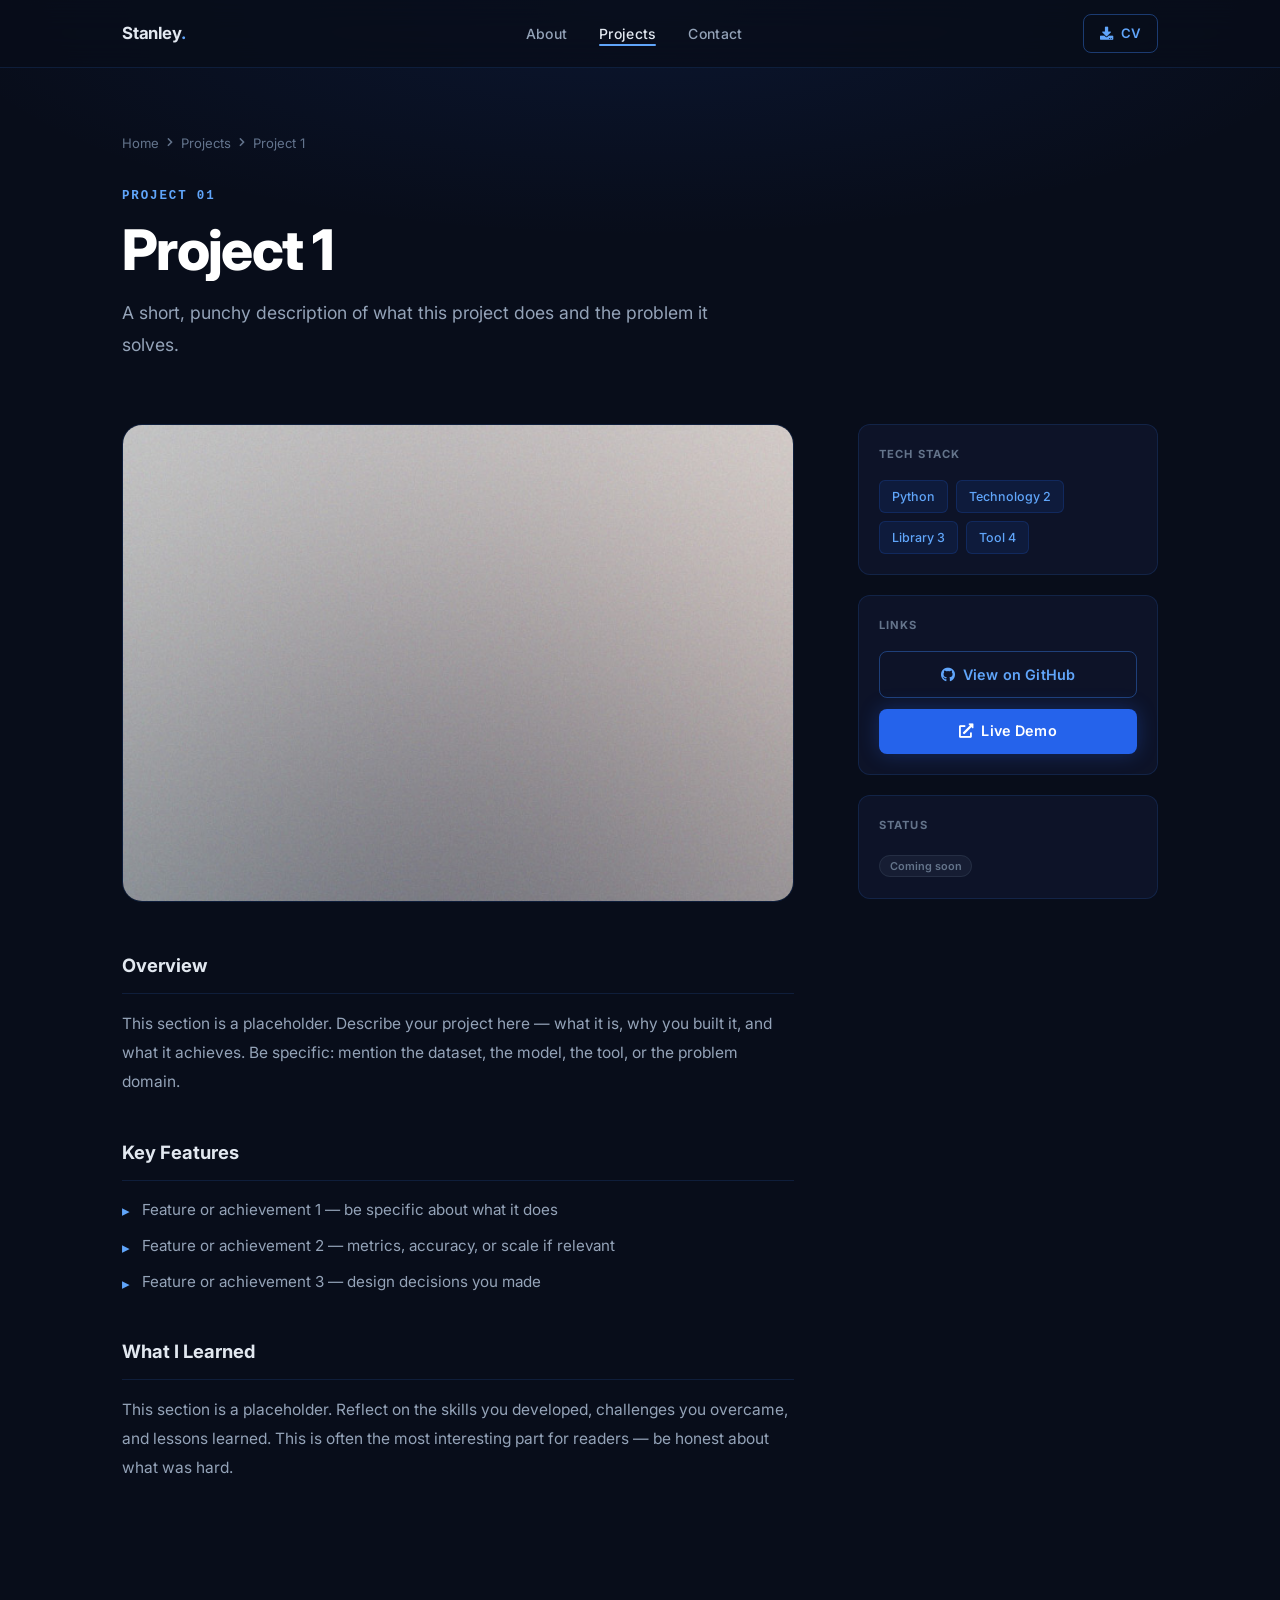
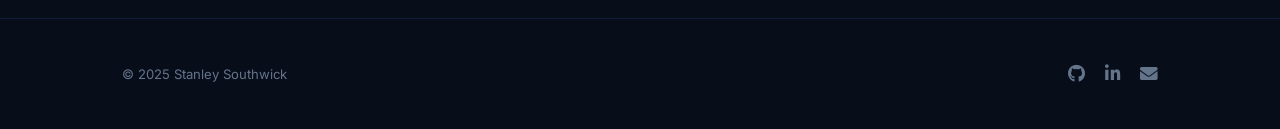
==== commit d9b631a5: "Complete modern portfolio redesign - New portfolio.css: dark navy/blue theme, CSS custom properties," ====
--- a/project-1.html
+++ b/project-1.html
@@ -1,153 +1,181 @@
-<!DOCTYPE HTML>
-<!--
-    E-Portfolio - Stanley Southwick
-    Built on Forty by HTML5 UP (html5up.net | @ajlkn)
-    Free for personal and commercial use under the CCA 3.0 license (html5up.net/license)
--->
+<!DOCTYPE html>
 <html lang="en">
 <head>
-    <!-- TODO: Update the title with your actual project name -->
-    <title>Project 1 | Stanley Southwick</title>
-    <meta charset="utf-8" />
-    <meta name="viewport" content="width=device-width, initial-scale=1, user-scalable=no" />
-    <!-- TODO: Write a short description of this project for search engines -->
-    <meta name="description" content="Project 1 - Stanley Southwick E-Portfolio" />
-    <link rel="stylesheet" href="assets/css/main.css" />
-    <noscript><link rel="stylesheet" href="assets/css/noscript.css" /></noscript>
+  <meta charset="utf-8" />
+  <meta name="viewport" content="width=device-width, initial-scale=1" />
+  <meta name="description" content="Project 1 — Stanley Southwick E-Portfolio" />
+  <!-- TODO: Update the title with your actual project name -->
+  <title>Project 1 | Stanley Southwick</title>
+  <link rel="preconnect" href="https://fonts.googleapis.com" />
+  <link rel="preconnect" href="https://fonts.gstatic.com" crossorigin />
+  <link href="https://fonts.googleapis.com/css2?family=Inter:wght@300;400;500;600;700;800&display=swap" rel="stylesheet" />
+  <link rel="stylesheet" href="assets/css/fontawesome-all.min.css" />
+  <link rel="stylesheet" href="assets/css/portfolio.css" />
 </head>
-<body class="is-preload">
+<body>
 
-    <!-- Skip to main content for screen readers -->
-    <a href="#main" class="sr-only sr-only-focusable">Skip to main content</a>
+  <a href="#main" class="skip-link">Skip to main content</a>
 
-    <!-- Wrapper -->
-    <div id="wrapper">
+  <!-- Navigation -->
+  <nav class="nav" id="nav" role="navigation" aria-label="Main navigation">
+    <div class="container nav__inner">
+      <a href="index.html" class="nav__logo">Stanley<span>.</span></a>
+      <ul class="nav__links">
+        <li><a href="index.html#about">About</a></li>
+        <li><a href="index.html#projects" class="active">Projects</a></li>
+        <li><a href="index.html#contact">Contact</a></li>
+      </ul>
+      <div class="nav__actions">
+        <a href="professional_documents/Stanley_Southwick-CV.docx" download class="btn btn-outline btn-sm">
+          <i class="fas fa-download" aria-hidden="true"></i> CV
+        </a>
+      </div>
+      <button class="nav__hamburger" id="hamburger" aria-label="Open menu" aria-expanded="false">
+        <span></span><span></span><span></span>
+      </button>
+    </div>
+  </nav>
 
-        <!-- Header -->
-        <header id="header" role="banner">
-            <a href="index.html" class="logo"><strong>Stanley Southwick</strong> <span>E-Portfolio</span></a>
-            <nav role="navigation" aria-label="Main navigation">
-                <a href="#menu" aria-haspopup="true" aria-controls="menu">Menu</a>
-            </nav>
-        </header>
+  <!-- Mobile menu -->
+  <div class="nav__mobile" id="mobileMenu" role="dialog" aria-label="Mobile navigation" aria-modal="true">
+    <button class="nav__mobile-close" id="mobileClose" aria-label="Close menu"><i class="fas fa-times"></i></button>
+    <a href="index.html#about"    onclick="closeMobile()">About</a>
+    <a href="index.html#projects" onclick="closeMobile()">Projects</a>
+    <a href="index.html#contact"  onclick="closeMobile()">Contact</a>
+    <a href="professional_documents/Stanley_Southwick-CV.docx" download class="btn btn-primary" onclick="closeMobile()">
+      <i class="fas fa-download"></i> Download CV
+    </a>
+  </div>
 
-        <!-- Menu -->
-        <nav id="menu" role="navigation" aria-label="Site menu">
-            <ul class="links">
-                <li><a href="index.html">Home</a></li>
-                <li><a href="project-1.html" aria-current="page">Project 1</a></li>
-                <li><a href="project-2.html">Project 2</a></li>
-                <li><a href="project-3.html">Project 3</a></li>
-                <li><a href="project-4.html">Project 4</a></li>
-                <li><a href="project-5.html">Project 5</a></li>
-            </ul>
-            <ul class="actions stacked">
-                <!-- TODO: Update this link to your GitHub or LinkedIn profile -->
-                <li><a href="#" class="button primary fit">View My GitHub</a></li>
-            </ul>
+  <main id="main">
+
+    <!-- Hero -->
+    <section class="project-hero" aria-labelledby="project-title">
+      <div class="container">
+        <nav class="breadcrumb" aria-label="Breadcrumb">
+          <a href="index.html">Home</a>
+          <i class="fas fa-chevron-right" aria-hidden="true"></i>
+          <a href="index.html#projects">Projects</a>
+          <i class="fas fa-chevron-right" aria-hidden="true"></i>
+          <!-- TODO: Replace with your project name -->
+          <span>Project 1</span>
         </nav>
+        <p class="project-hero__num">Project 01</p>
+        <!-- TODO: Replace with your actual project name -->
+        <h1 class="project-hero__title" id="project-title">Project 1</h1>
+        <!-- TODO: One-line tagline for this project -->
+        <p class="project-hero__desc">A short, punchy description of what this project does and the problem it solves.</p>
+      </div>
+    </section>
 
-        <!-- Banner -->
-        <section id="banner" aria-labelledby="project-heading">
-            <div class="inner">
-                <header class="major">
-                    <!-- TODO: Replace with your actual project name -->
-                    <h1 id="project-heading">Project 1</h1>
-                </header>
-                <div class="content">
-                    <!-- TODO: Replace with a one-line tagline for this project -->
-                    <p>A short, punchy description of what this project does.</p>
-                </div>
+    <!-- Body -->
+    <section class="project-body">
+      <div class="container">
+        <div class="project-body__grid">
+
+          <!-- Main content -->
+          <div>
+            <!-- TODO: Replace with a screenshot or banner image for this project -->
+            <img class="project-body__img" src="images/pic01.jpg" alt="Screenshot of Project 1" />
+
+            <div class="content-block fade-up">
+              <h2>Overview</h2>
+              <!-- TODO: Describe what this project is, why you built it, and what it achieves -->
+              <p>This section is a placeholder. Describe your project here — what it is, why you built it, and what it achieves. Be specific: mention the dataset, the model, the tool, or the problem domain.</p>
             </div>
-        </section>
 
-        <!-- Main -->
-        <main id="main" class="alt">
+            <div class="content-block fade-up">
+              <h2>Key Features</h2>
+              <!-- TODO: Replace with real features/achievements -->
+              <ul>
+                <li>Feature or achievement 1 — be specific about what it does</li>
+                <li>Feature or achievement 2 — metrics, accuracy, or scale if relevant</li>
+                <li>Feature or achievement 3 — design decisions you made</li>
+              </ul>
+            </div>
 
-            <section id="one">
-                <div class="inner">
+            <div class="content-block fade-up">
+              <h2>What I Learned</h2>
+              <!-- TODO: Reflect on skills gained, challenges overcome, lessons learned -->
+              <p>This section is a placeholder. Reflect on the skills you developed, challenges you overcame, and lessons learned. This is often the most interesting part for readers — be honest about what was hard.</p>
+            </div>
+          </div>
 
-                    <!-- Project Image -->
-                    <span class="image main">
-                        <!-- TODO: Replace with a banner/screenshot image for this project -->
-                        <img src="images/pic01.jpg" alt="Screenshot of Project 1" />
-                    </span>
+          <!-- Sidebar -->
+          <aside class="project-sidebar" aria-label="Project details">
+            <div class="sidebar-card">
+              <h3>Tech Stack</h3>
+              <!-- TODO: Replace with the actual technologies you used -->
+              <div class="tags">
+                <span class="tag">Python</span>
+                <span class="tag">Technology 2</span>
+                <span class="tag">Library 3</span>
+                <span class="tag">Tool 4</span>
+              </div>
+            </div>
 
-                    <!-- Overview -->
-                    <header class="major">
-                        <h2>Overview</h2>
-                    </header>
-                    <!-- TODO: Describe what this project is about. What problem does it solve? What does it do? -->
-                    <p>This section is a placeholder. Describe your project here — what it is,
-                       why you built it, and what it achieves.</p>
+            <div class="sidebar-card">
+              <h3>Links</h3>
+              <div class="project-links">
+                <!-- TODO: Add your real GitHub repo link -->
+                <a href="#" class="btn btn-outline" target="_blank" rel="noopener noreferrer">
+                  <i class="fab fa-github" aria-hidden="true"></i> View on GitHub
+                </a>
+                <!-- TODO: Add a live demo link or remove this button -->
+                <a href="#" class="btn btn-primary" target="_blank" rel="noopener noreferrer">
+                  <i class="fas fa-external-link-alt" aria-hidden="true"></i> Live Demo
+                </a>
+              </div>
+            </div>
 
-                    <!-- Technologies Used -->
-                    <header class="major">
-                        <h2>Technologies Used</h2>
-                    </header>
-                    <!-- TODO: List the languages, frameworks, libraries, and tools you used -->
-                    <ul>
-                        <li>Technology / Language 1</li>
-                        <li>Technology / Library 2</li>
-                        <li>Technology / Tool 3</li>
-                    </ul>
+            <div class="sidebar-card">
+              <h3>Status</h3>
+              <!-- TODO: Change badge-soon to badge-live when the project is complete -->
+              <span class="badge badge-soon">Coming soon</span>
+            </div>
+          </aside>
 
-                    <!-- Key Features -->
-                    <header class="major">
-                        <h2>Key Features</h2>
-                    </header>
-                    <!-- TODO: Bullet point the main features or achievements of this project -->
-                    <ul>
-                        <li>Feature or achievement 1</li>
-                        <li>Feature or achievement 2</li>
-                        <li>Feature or achievement 3</li>
-                    </ul>
+        </div>
+      </div>
+    </section>
 
-                    <!-- What I Learned -->
-                    <header class="major">
-                        <h2>What I Learned</h2>
-                    </header>
-                    <!-- TODO: Reflect on what this project taught you - concepts, skills, challenges overcome -->
-                    <p>This section is a placeholder. Reflect on the skills you developed,
-                       challenges you overcame, and lessons learned while working on this project.</p>
+  </main>
 
-                    <!-- Links -->
-                    <ul class="actions">
-                        <!-- TODO: Add the link to your GitHub repository for this project -->
-                        <li><a href="#" class="button" target="_blank" rel="noopener noreferrer">View on GitHub</a></li>
-                        <!-- TODO: If the project has a live demo, add the link here. Otherwise delete this line -->
-                        <li><a href="#" class="button primary" target="_blank" rel="noopener noreferrer">Live Demo</a></li>
-                    </ul>
+  <!-- Footer -->
+  <footer class="footer" role="contentinfo">
+    <div class="container footer__inner">
+      <p class="footer__copy">&copy; 2025 Stanley Southwick</p>
+      <div class="footer__socials">
+        <a href="https://github.com/StanSouthwick" target="_blank" rel="noopener noreferrer" aria-label="GitHub"><i class="fab fa-github"></i></a>
+        <a href="https://www.linkedin.com/in/stanley-southwick" target="_blank" rel="noopener noreferrer" aria-label="LinkedIn"><i class="fab fa-linkedin-in"></i></a>
+        <a href="mailto:stanjsouthwick@gmail.com" aria-label="Email"><i class="fas fa-envelope"></i></a>
+      </div>
+    </div>
+  </footer>
 
-                </div>
-            </section>
+  <button class="back-top" id="backTop" aria-label="Back to top">
+    <i class="fas fa-chevron-up"></i>
+  </button>
 
-        </main>
-
-        <!-- Footer -->
-        <footer id="footer" role="contentinfo">
-            <div class="inner">
-                <ul class="icons">
-                    <li><a href="https://github.com/StanSouthwick" class="icon brands alt fa-github" target="_blank" rel="noopener noreferrer"><span class="label">GitHub</span></a></li>
-                    <li><a href="#" class="icon brands alt fa-linkedin-in" target="_blank" rel="noopener noreferrer"><span class="label">LinkedIn</span></a></li>
-                </ul>
-                <ul class="copyright">
-                    <li>&copy; Stanley Southwick</li>
-                    <li>Design: <a href="https://html5up.net" target="_blank" rel="noopener noreferrer">HTML5 UP</a></li>
-                </ul>
-            </div>
-        </footer>
-
-    </div>
-
-    <!-- Scripts -->
-    <script src="assets/js/jquery.min.js"></script>
-    <script src="assets/js/jquery.scrolly.min.js"></script>
-    <script src="assets/js/jquery.scrollex.min.js"></script>
-    <script src="assets/js/browser.min.js"></script>
-    <script src="assets/js/breakpoints.min.js"></script>
-    <script src="assets/js/util.js"></script>
-    <script src="assets/js/main.js"></script>
+  <script>
+    const nav = document.getElementById('nav');
+    window.addEventListener('scroll', () => {
+      nav.classList.toggle('scrolled', window.scrollY > 40);
+      document.getElementById('backTop').classList.toggle('visible', window.scrollY > 400);
+    });
+    const fadeEls = document.querySelectorAll('.fade-up');
+    const fadeObs = new IntersectionObserver(entries => {
+      entries.forEach(e => { if (e.isIntersecting) { e.target.classList.add('visible'); fadeObs.unobserve(e.target); } });
+    }, { threshold: 0.12 });
+    fadeEls.forEach(el => fadeObs.observe(el));
+    const hamburger = document.getElementById('hamburger');
+    const mobileMenu = document.getElementById('mobileMenu');
+    hamburger.addEventListener('click', () => { mobileMenu.classList.add('open'); hamburger.setAttribute('aria-expanded','true'); });
+    function closeMobile() { mobileMenu.classList.remove('open'); hamburger.setAttribute('aria-expanded','false'); }
+    document.getElementById('mobileClose').addEventListener('click', closeMobile);
+    document.addEventListener('keydown', e => { if (e.key === 'Escape') closeMobile(); });
+    document.getElementById('backTop').addEventListener('click', () => window.scrollTo({ top: 0, behavior: 'smooth' }));
+  </script>
 
 </body>
 </html>
--- a/assets/css/portfolio.css
+++ b/assets/css/portfolio.css
@@ -0,0 +1,320 @@
+/* ============================================
+   Stanley Southwick — Modern Portfolio CSS
+   ============================================ */
+
+:root {
+  --bg:           #080d1a;
+  --bg-alt:       #0f1629;
+  --card:         rgba(17, 24, 48, 0.7);
+  --card-hover:   rgba(26, 38, 72, 0.9);
+  --border:       rgba(59, 130, 246, 0.15);
+  --border-hover: rgba(59, 130, 246, 0.4);
+  --blue:         #2563eb;
+  --blue-light:   #3b82f6;
+  --blue-bright:  #60a5fa;
+  --blue-glow:    #93c5fd;
+  --accent:       #0ea5e9;
+  --text:         #e2e8f0;
+  --text-muted:   #94a3b8;
+  --text-dim:     #64748b;
+  --success:      #10b981;
+  --font:         'Inter', 'Segoe UI', system-ui, sans-serif;
+  --font-mono:    'JetBrains Mono', 'Fira Code', monospace;
+  --radius:       12px;
+  --radius-lg:    20px;
+  --shadow-blue:  0 4px 24px rgba(37, 99, 235, 0.2);
+  --ease:         cubic-bezier(0.4, 0, 0.2, 1);
+  --nav-h:        68px;
+}
+
+/* === Reset === */
+*, *::before, *::after { box-sizing: border-box; margin: 0; padding: 0; }
+html { scroll-behavior: smooth; font-size: 16px; }
+body { font-family: var(--font); background: var(--bg); color: var(--text); line-height: 1.7; overflow-x: hidden; }
+img { display: block; max-width: 100%; }
+a { color: var(--blue-bright); text-decoration: none; transition: color 0.3s var(--ease); }
+a:hover { color: var(--blue-glow); }
+ul { list-style: none; }
+
+/* === Skip link === */
+.skip-link {
+  position: absolute; top: -100%; left: 1rem;
+  background: var(--blue); color: #fff;
+  padding: 0.5rem 1rem; border-radius: 0 0 8px 8px;
+  font-weight: 600; z-index: 9999;
+  transition: top 0.2s;
+}
+.skip-link:focus { top: 0; }
+
+/* === Layout === */
+.container { width: 100%; max-width: 1100px; margin: 0 auto; padding: 0 2rem; }
+
+/* === Scroll animations === */
+.fade-up { opacity: 0; transform: translateY(28px); transition: opacity 0.6s var(--ease), transform 0.6s var(--ease); }
+.fade-up.visible { opacity: 1; transform: translateY(0); }
+.fade-up:nth-child(2) { transition-delay: 0.1s; }
+.fade-up:nth-child(3) { transition-delay: 0.2s; }
+.fade-up:nth-child(4) { transition-delay: 0.3s; }
+.fade-up:nth-child(5) { transition-delay: 0.4s; }
+
+/* === Buttons === */
+.btn {
+  display: inline-flex; align-items: center; gap: 0.5rem;
+  padding: 0.65rem 1.5rem; border-radius: 8px;
+  font-size: 0.9rem; font-weight: 600; cursor: pointer;
+  transition: all 0.3s var(--ease); border: none;
+  text-decoration: none; letter-spacing: 0.01em; font-family: var(--font);
+}
+.btn-primary { background: var(--blue); color: #fff; box-shadow: 0 0 20px rgba(37,99,235,0.3); }
+.btn-primary:hover { background: var(--blue-light); color: #fff; box-shadow: 0 0 30px rgba(59,130,246,0.5); transform: translateY(-2px); }
+.btn-outline { background: transparent; color: var(--blue-bright); border: 1px solid var(--border-hover); }
+.btn-outline:hover { background: rgba(59,130,246,0.1); color: var(--blue-glow); border-color: var(--blue-bright); transform: translateY(-2px); }
+.btn-sm { padding: 0.45rem 1rem; font-size: 0.82rem; }
+
+/* === Navigation === */
+.nav {
+  position: fixed; top: 0; left: 0; right: 0; height: var(--nav-h); z-index: 1000;
+  backdrop-filter: blur(16px); -webkit-backdrop-filter: blur(16px);
+  background: rgba(8,13,26,0.8); border-bottom: 1px solid var(--border);
+  transition: background 0.3s var(--ease), border-color 0.3s var(--ease);
+}
+.nav.scrolled { background: rgba(8,13,26,0.97); border-color: var(--border-hover); }
+.nav__inner { display: flex; align-items: center; justify-content: space-between; height: 100%; }
+.nav__logo { font-size: 1.05rem; font-weight: 700; color: var(--text); letter-spacing: -0.01em; }
+.nav__logo span { color: var(--blue-bright); }
+.nav__logo:hover { color: var(--text); }
+.nav__links { display: flex; align-items: center; gap: 2rem; }
+.nav__links a {
+  font-size: 0.875rem; font-weight: 500; color: var(--text-muted);
+  letter-spacing: 0.02em; position: relative;
+}
+.nav__links a::after {
+  content: ''; position: absolute; bottom: -4px; left: 0;
+  width: 0; height: 2px; background: var(--blue-bright);
+  transition: width 0.3s var(--ease); border-radius: 2px;
+}
+.nav__links a:hover, .nav__links a.active { color: var(--text); }
+.nav__links a:hover::after, .nav__links a.active::after { width: 100%; }
+.nav__actions { display: flex; align-items: center; gap: 0.75rem; }
+.nav__hamburger { display: none; flex-direction: column; gap: 5px; cursor: pointer; padding: 4px; background: none; border: none; }
+.nav__hamburger span { display: block; width: 22px; height: 2px; background: var(--text); border-radius: 2px; transition: 0.3s var(--ease); }
+
+/* Mobile menu overlay */
+.nav__mobile {
+  display: none; position: fixed; inset: 0; z-index: 999;
+  background: rgba(8,13,26,0.98); backdrop-filter: blur(20px);
+  flex-direction: column; align-items: center; justify-content: center; gap: 2rem;
+}
+.nav__mobile.open { display: flex; }
+.nav__mobile a { font-size: 1.6rem; font-weight: 700; color: var(--text); transition: color 0.3s var(--ease); }
+.nav__mobile a:hover { color: var(--blue-bright); }
+.nav__mobile-close { position: absolute; top: 1.5rem; right: 1.5rem; background: none; border: none; color: var(--text-muted); font-size: 1.5rem; cursor: pointer; padding: 0.5rem; transition: color 0.3s var(--ease); }
+.nav__mobile-close:hover { color: var(--text); }
+
+/* === Hero === */
+.hero {
+  min-height: 100vh; display: flex; align-items: center;
+  position: relative; overflow: hidden; padding-top: var(--nav-h);
+}
+.hero::before {
+  content: ''; position: absolute; inset: 0; pointer-events: none;
+  background: radial-gradient(ellipse 80% 60% at 60% 40%, rgba(37,99,235,0.12) 0%, transparent 70%),
+              radial-gradient(ellipse 60% 40% at 20% 80%, rgba(14,165,233,0.08) 0%, transparent 60%);
+}
+.hero::after {
+  content: ''; position: absolute; inset: 0; pointer-events: none;
+  background-image: linear-gradient(rgba(59,130,246,0.03) 1px, transparent 1px),
+                    linear-gradient(90deg, rgba(59,130,246,0.03) 1px, transparent 1px);
+  background-size: 50px 50px;
+}
+.hero__content { position: relative; z-index: 1; max-width: 720px; }
+.hero__eyebrow {
+  display: inline-flex; align-items: center; gap: 0.5rem;
+  font-size: 0.8rem; font-weight: 600; letter-spacing: 0.1em; text-transform: uppercase;
+  color: var(--blue-bright); margin-bottom: 1.5rem; padding: 0.4rem 1rem;
+  border-radius: 100px; background: rgba(59,130,246,0.1); border: 1px solid rgba(59,130,246,0.2);
+}
+.hero__name {
+  font-size: clamp(2.5rem, 6vw, 4.5rem); font-weight: 800;
+  letter-spacing: -0.03em; line-height: 1.05; margin-bottom: 0.75rem;
+  background: linear-gradient(135deg, #fff 30%, var(--blue-glow) 100%);
+  -webkit-background-clip: text; -webkit-text-fill-color: transparent; background-clip: text;
+}
+.hero__role { font-size: clamp(1rem, 2.5vw, 1.3rem); font-weight: 500; color: var(--blue-bright); margin-bottom: 1.25rem; }
+.hero__bio { font-size: 1.05rem; color: var(--text-muted); line-height: 1.8; margin-bottom: 2.5rem; max-width: 580px; }
+.hero__actions { display: flex; gap: 1rem; flex-wrap: wrap; }
+.hero__scroll {
+  position: absolute; bottom: 2rem; left: 50%; transform: translateX(-50%);
+  display: flex; flex-direction: column; align-items: center; gap: 0.5rem;
+  font-size: 0.72rem; color: var(--text-dim); letter-spacing: 0.1em; text-transform: uppercase;
+  animation: bounce 2s infinite; z-index: 1;
+}
+.hero__scroll i { font-size: 1rem; }
+@keyframes bounce {
+  0%, 100% { transform: translateX(-50%) translateY(0); }
+  50%       { transform: translateX(-50%) translateY(6px); }
+}
+
+/* === Section shared === */
+section { padding: 6rem 0; }
+.section-label {
+  font-size: 0.72rem; font-weight: 700; letter-spacing: 0.15em;
+  text-transform: uppercase; color: var(--blue-bright); margin-bottom: 0.6rem;
+}
+.section-title { font-size: clamp(1.75rem, 4vw, 2.5rem); font-weight: 800; letter-spacing: -0.02em; margin-bottom: 1rem; }
+.section-line { width: 40px; height: 3px; background: linear-gradient(90deg, var(--blue), var(--accent)); border-radius: 3px; margin-bottom: 2rem; }
+.section-subtitle { font-size: 1rem; color: var(--text-muted); max-width: 560px; line-height: 1.8; }
+
+/* === About === */
+.about { background: var(--bg-alt); }
+.about__grid { display: grid; grid-template-columns: 1.1fr 0.9fr; gap: 5rem; align-items: center; }
+.about__text p { color: var(--text-muted); margin-bottom: 1.25rem; font-size: 1rem; line-height: 1.85; }
+.about__actions { margin-top: 2rem; display: flex; gap: 1rem; flex-wrap: wrap; }
+.skills-block { display: flex; flex-direction: column; gap: 1.5rem; }
+.skills-group h4 { font-size: 0.72rem; font-weight: 700; letter-spacing: 0.1em; text-transform: uppercase; color: var(--text-dim); margin-bottom: 0.75rem; }
+.tags { display: flex; flex-wrap: wrap; gap: 0.5rem; }
+.tag {
+  display: inline-flex; align-items: center; padding: 0.3rem 0.75rem;
+  border-radius: 6px; font-size: 0.78rem; font-weight: 500;
+  background: rgba(37,99,235,0.1); color: var(--blue-bright);
+  border: 1px solid rgba(37,99,235,0.2); transition: all 0.3s var(--ease);
+}
+.tag:hover { background: rgba(37,99,235,0.2); border-color: rgba(59,130,246,0.5); transform: translateY(-1px); }
+
+/* === Projects === */
+.projects__header { margin-bottom: 3rem; }
+.projects__grid { display: grid; grid-template-columns: repeat(auto-fill, minmax(310px, 1fr)); gap: 1.5rem; }
+.project-card {
+  background: var(--card); border: 1px solid var(--border); border-radius: var(--radius-lg);
+  overflow: hidden; transition: all 0.3s var(--ease); display: flex; flex-direction: column;
+  backdrop-filter: blur(8px); position: relative;
+}
+.project-card::before {
+  content: ''; position: absolute; top: 0; left: 0; right: 0; height: 2px;
+  background: linear-gradient(90deg, var(--blue), var(--accent)); opacity: 0;
+  transition: opacity 0.3s var(--ease);
+}
+.project-card:hover { border-color: var(--border-hover); transform: translateY(-5px); box-shadow: var(--shadow-blue); }
+.project-card:hover::before { opacity: 1; }
+.project-card__img { width: 100%; height: 175px; object-fit: cover; opacity: 0.65; transition: opacity 0.3s var(--ease); }
+.project-card:hover .project-card__img { opacity: 0.85; }
+.project-card__body { padding: 1.5rem; flex: 1; display: flex; flex-direction: column; }
+.project-card__num { font-family: var(--font-mono); font-size: 0.72rem; font-weight: 700; letter-spacing: 0.12em; text-transform: uppercase; color: var(--blue-bright); margin-bottom: 0.4rem; }
+.project-card__title { font-size: 1.15rem; font-weight: 700; color: var(--text); margin-bottom: 0.65rem; }
+.project-card__desc { font-size: 0.88rem; color: var(--text-muted); line-height: 1.75; flex: 1; margin-bottom: 1rem; }
+.project-card__tags { display: flex; flex-wrap: wrap; gap: 0.35rem; margin-bottom: 1.25rem; }
+.project-card__tag { font-size: 0.7rem; font-weight: 500; padding: 0.18rem 0.55rem; border-radius: 4px; background: rgba(14,165,233,0.1); color: var(--accent); border: 1px solid rgba(14,165,233,0.2); }
+.project-card__footer { display: flex; align-items: center; justify-content: space-between; padding-top: 1rem; border-top: 1px solid var(--border); }
+.project-card__link { font-size: 0.82rem; font-weight: 600; color: var(--blue-bright); display: flex; align-items: center; gap: 0.4rem; transition: gap 0.3s var(--ease), color 0.3s var(--ease); }
+.project-card__link:hover { color: var(--blue-glow); gap: 0.65rem; }
+.badge { font-size: 0.68rem; font-weight: 600; padding: 0.18rem 0.6rem; border-radius: 100px; }
+.badge-soon { background: rgba(100,116,139,0.1); color: var(--text-dim); border: 1px solid rgba(100,116,139,0.2); }
+.badge-live { background: rgba(16,185,129,0.1); color: var(--success); border: 1px solid rgba(16,185,129,0.2); }
+
+/* === Contact === */
+.contact { background: var(--bg-alt); }
+.contact__grid { display: grid; grid-template-columns: 1fr 1fr; gap: 4rem; align-items: start; }
+.contact__intro p { color: var(--text-muted); font-size: 1rem; line-height: 1.8; margin-bottom: 2rem; }
+.contact__methods { display: flex; flex-direction: column; gap: 0.85rem; }
+.contact__method {
+  display: flex; align-items: center; gap: 1rem; padding: 1rem 1.25rem;
+  background: var(--card); border: 1px solid var(--border); border-radius: var(--radius);
+  transition: all 0.3s var(--ease);
+}
+.contact__method:hover { border-color: var(--border-hover); background: var(--card-hover); }
+.contact__method-icon {
+  width: 40px; height: 40px; border-radius: 10px; flex-shrink: 0;
+  background: rgba(37,99,235,0.1); border: 1px solid rgba(37,99,235,0.2);
+  display: flex; align-items: center; justify-content: center;
+  color: var(--blue-bright); font-size: 0.95rem;
+}
+.contact__method-text span { display: block; font-size: 0.68rem; font-weight: 700; letter-spacing: 0.08em; text-transform: uppercase; color: var(--text-dim); margin-bottom: 0.15rem; }
+.contact__method-text a { font-size: 0.88rem; color: var(--text); font-weight: 500; }
+.contact__method-text a:hover { color: var(--blue-bright); }
+
+/* Form */
+.form { display: flex; flex-direction: column; gap: 1.25rem; }
+.form__row { display: grid; grid-template-columns: 1fr 1fr; gap: 1rem; }
+.form__group { display: flex; flex-direction: column; gap: 0.45rem; }
+.form__group label { font-size: 0.72rem; font-weight: 700; letter-spacing: 0.08em; text-transform: uppercase; color: var(--text-muted); }
+.form__group input,
+.form__group textarea {
+  background: var(--card); border: 1px solid var(--border); border-radius: 8px;
+  padding: 0.75rem 1rem; color: var(--text); font-family: var(--font);
+  font-size: 0.95rem; transition: all 0.3s var(--ease); outline: none; width: 100%;
+}
+.form__group input:focus,
+.form__group textarea:focus { border-color: var(--blue-light); box-shadow: 0 0 0 3px rgba(59,130,246,0.1); background: var(--bg-alt); }
+.form__group textarea { resize: vertical; min-height: 130px; }
+.form__group input::placeholder,
+.form__group textarea::placeholder { color: var(--text-dim); }
+.form__submit { width: 100%; justify-content: center; padding: 0.85rem; font-size: 1rem; }
+
+/* === Footer === */
+.footer { padding: 2.5rem 0; border-top: 1px solid var(--border); }
+.footer__inner { display: flex; align-items: center; justify-content: space-between; flex-wrap: wrap; gap: 1.5rem; }
+.footer__copy { font-size: 0.82rem; color: var(--text-dim); }
+.footer__socials { display: flex; gap: 1.25rem; }
+.footer__socials a { font-size: 1.1rem; color: var(--text-dim); transition: color 0.3s var(--ease), transform 0.3s var(--ease); display: inline-block; }
+.footer__socials a:hover { color: var(--blue-bright); transform: translateY(-2px); }
+
+/* === Back to top === */
+.back-top {
+  position: fixed; bottom: 2rem; right: 2rem; width: 42px; height: 42px;
+  border-radius: 10px; background: var(--blue); color: #fff; border: none;
+  display: flex; align-items: center; justify-content: center; font-size: 0.9rem;
+  cursor: pointer; box-shadow: 0 4px 16px rgba(37,99,235,0.4);
+  transition: all 0.3s var(--ease); opacity: 0; pointer-events: none;
+  transform: translateY(10px); z-index: 100;
+}
+.back-top.visible { opacity: 1; pointer-events: auto; transform: translateY(0); }
+.back-top:hover { background: var(--blue-light); transform: translateY(-2px); }
+
+/* === Project page === */
+.project-hero { padding-top: calc(var(--nav-h) + 4rem); padding-bottom: 4rem; position: relative; overflow: hidden; }
+.project-hero::before { content: ''; position: absolute; inset: 0; pointer-events: none; background: radial-gradient(ellipse 80% 80% at 50% 0%, rgba(37,99,235,0.1) 0%, transparent 70%); }
+.breadcrumb { display: flex; align-items: center; gap: 0.5rem; font-size: 0.82rem; color: var(--text-dim); margin-bottom: 2rem; }
+.breadcrumb a { color: var(--text-dim); transition: color 0.3s var(--ease); }
+.breadcrumb a:hover { color: var(--blue-bright); }
+.breadcrumb i { font-size: 0.6rem; }
+.project-hero__num { font-family: var(--font-mono); font-size: 0.78rem; font-weight: 700; letter-spacing: 0.15em; text-transform: uppercase; color: var(--blue-bright); margin-bottom: 0.75rem; }
+.project-hero__title {
+  font-size: clamp(2rem, 5vw, 3.5rem); font-weight: 800; letter-spacing: -0.03em;
+  background: linear-gradient(135deg, #fff 40%, var(--blue-glow));
+  -webkit-background-clip: text; -webkit-text-fill-color: transparent; background-clip: text;
+  margin-bottom: 1rem; line-height: 1.1;
+}
+.project-hero__desc { font-size: 1.1rem; color: var(--text-muted); max-width: 600px; line-height: 1.8; }
+.project-body { padding: 0 0 6rem; }
+.project-body__grid { display: grid; grid-template-columns: 1fr 300px; gap: 4rem; align-items: start; }
+.project-body__img { width: 100%; border-radius: var(--radius-lg); border: 1px solid var(--border); margin-bottom: 3rem; }
+.content-block { margin-bottom: 2.5rem; }
+.content-block h2 { font-size: 1.15rem; font-weight: 700; color: var(--text); margin-bottom: 1rem; padding-bottom: 0.75rem; border-bottom: 1px solid var(--border); }
+.content-block p { color: var(--text-muted); line-height: 1.85; font-size: 0.97rem; }
+.content-block ul { display: flex; flex-direction: column; gap: 0.6rem; margin-top: 0.25rem; }
+.content-block ul li { display: flex; align-items: flex-start; gap: 0.75rem; color: var(--text-muted); font-size: 0.95rem; line-height: 1.65; }
+.content-block ul li::before { content: '▸'; color: var(--blue-bright); flex-shrink: 0; margin-top: 0.1em; }
+.project-sidebar { position: sticky; top: calc(var(--nav-h) + 2rem); display: flex; flex-direction: column; gap: 1.25rem; }
+.sidebar-card { background: var(--card); border: 1px solid var(--border); border-radius: var(--radius); padding: 1.25rem; backdrop-filter: blur(8px); }
+.sidebar-card h3 { font-size: 0.7rem; font-weight: 700; letter-spacing: 0.1em; text-transform: uppercase; color: var(--text-dim); margin-bottom: 1rem; }
+.project-links { display: flex; flex-direction: column; gap: 0.65rem; }
+.project-links .btn { justify-content: center; width: 100%; }
+
+/* === Responsive === */
+@media (max-width: 900px) {
+  .about__grid, .contact__grid, .project-body__grid { grid-template-columns: 1fr; gap: 2.5rem; }
+  .project-sidebar { position: static; }
+}
+@media (max-width: 768px) {
+  .nav__links, .nav__actions { display: none; }
+  .nav__hamburger { display: flex; }
+  .projects__grid { grid-template-columns: 1fr; }
+  .form__row { grid-template-columns: 1fr; }
+  section { padding: 4rem 0; }
+  .footer__inner { flex-direction: column; text-align: center; }
+}
+@media (max-width: 480px) {
+  .hero__actions { flex-direction: column; }
+  .hero__actions .btn { width: 100%; justify-content: center; }
+  .about__actions { flex-direction: column; }
+}
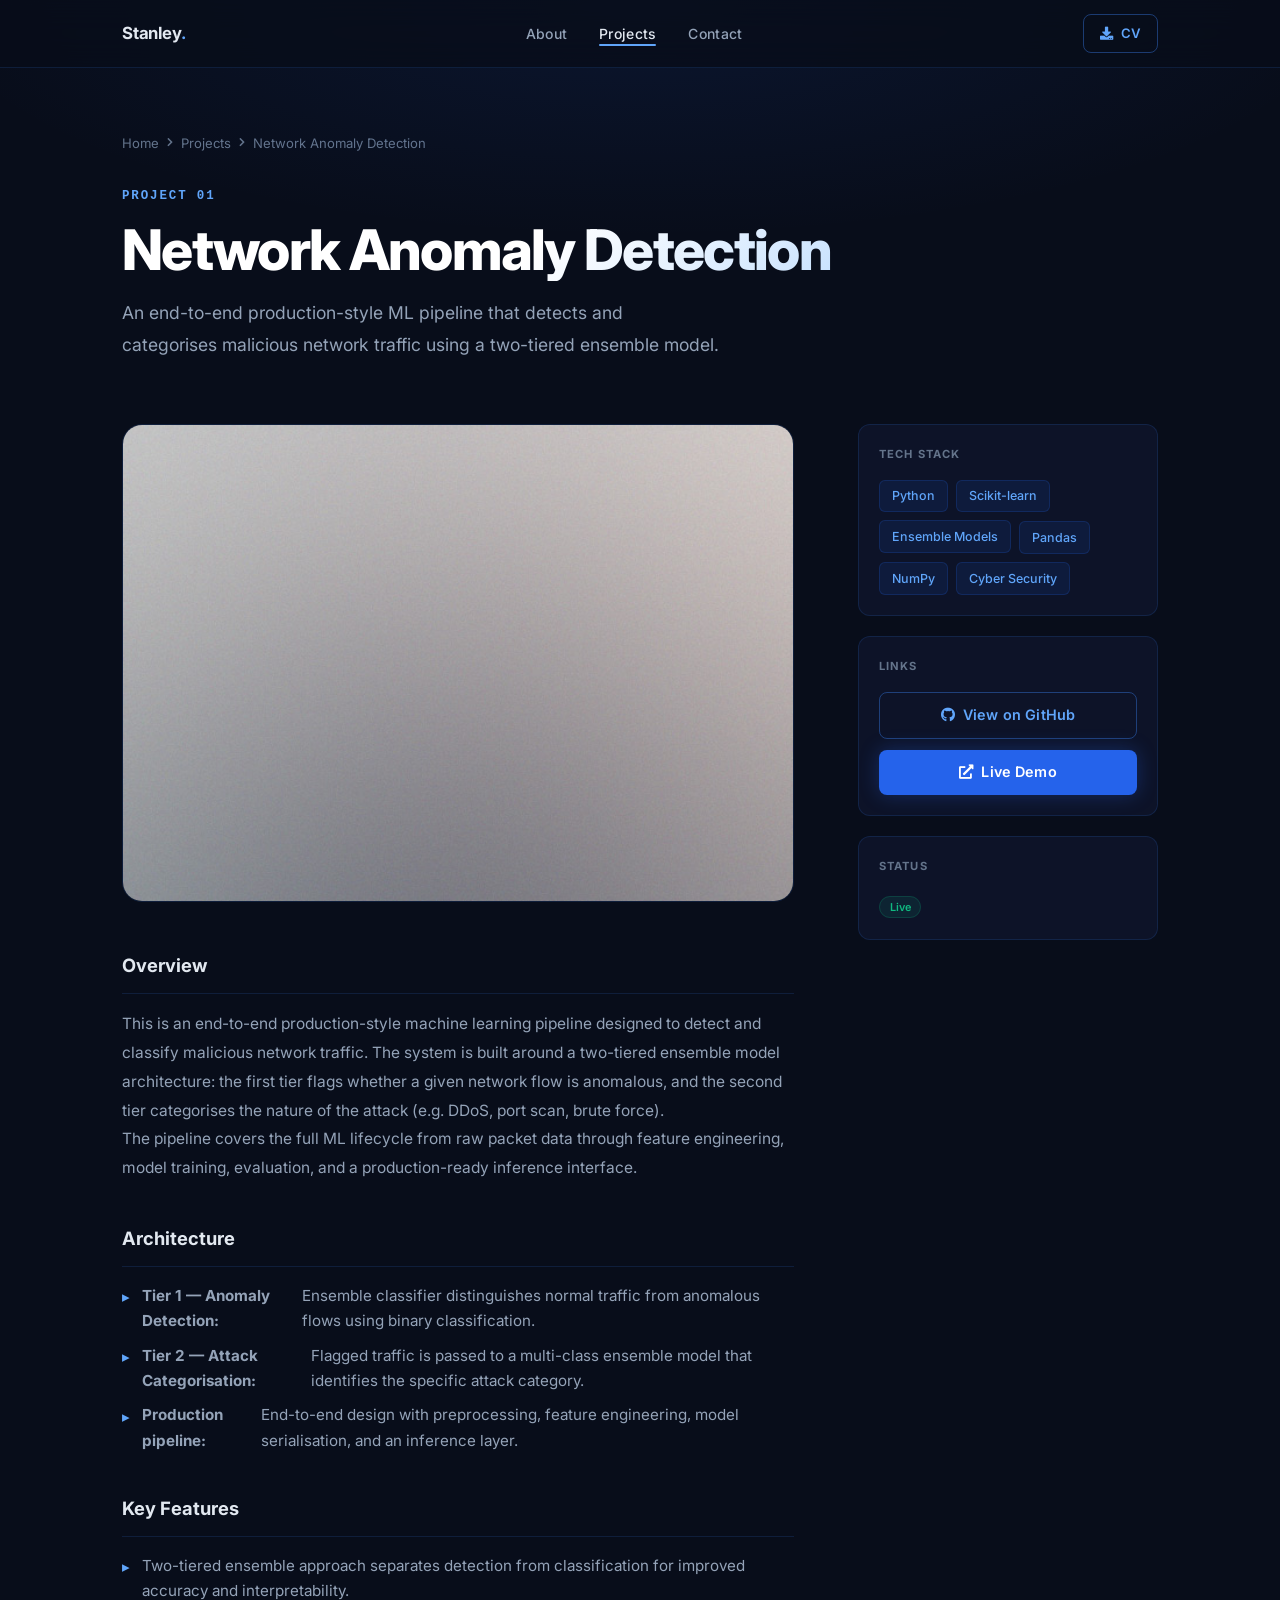
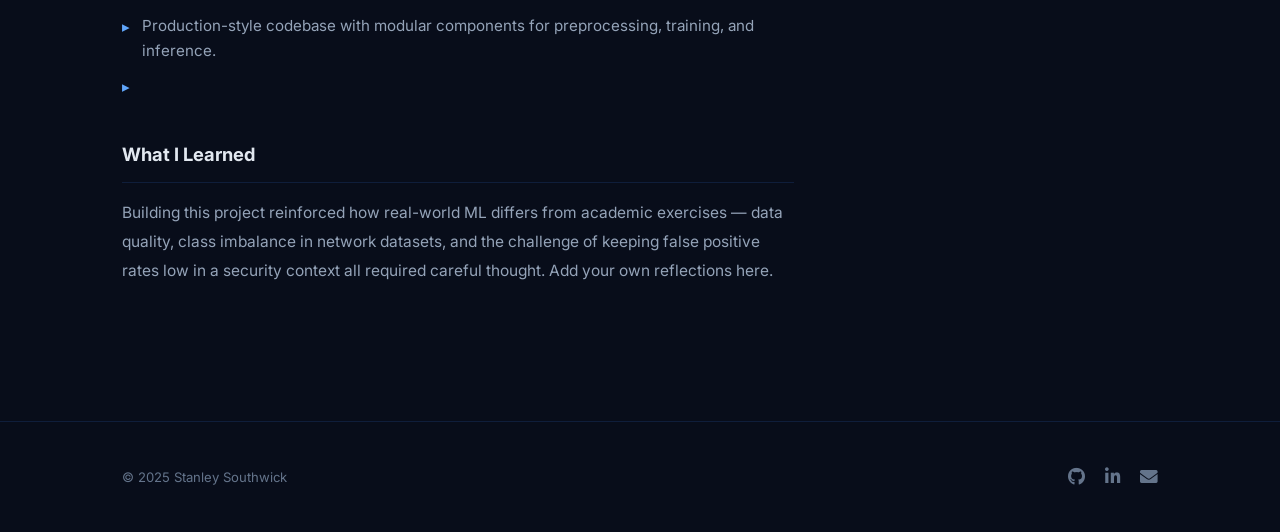
==== commit d27c6c00: "Add Network Anomaly Detection as Project 1 - Home page card: updated title, description, tech tags, " ====
--- a/project-1.html
+++ b/project-1.html
@@ -3,9 +3,8 @@
 <head>
   <meta charset="utf-8" />
   <meta name="viewport" content="width=device-width, initial-scale=1" />
-  <meta name="description" content="Project 1 — Stanley Southwick E-Portfolio" />
-  <!-- TODO: Update the title with your actual project name -->
-  <title>Project 1 | Stanley Southwick</title>
+  <meta name="description" content="Network Anomaly Detection — a two-tiered ensemble ML pipeline that flags and categorises malicious network traffic. Stanley Southwick E-Portfolio." />
+  <title>Network Anomaly Detection | Stanley Southwick</title>
   <link rel="preconnect" href="https://fonts.googleapis.com" />
   <link rel="preconnect" href="https://fonts.gstatic.com" crossorigin />
   <link href="https://fonts.googleapis.com/css2?family=Inter:wght@300;400;500;600;700;800&display=swap" rel="stylesheet" />
@@ -57,14 +56,11 @@
           <i class="fas fa-chevron-right" aria-hidden="true"></i>
           <a href="index.html#projects">Projects</a>
           <i class="fas fa-chevron-right" aria-hidden="true"></i>
-          <!-- TODO: Replace with your project name -->
-          <span>Project 1</span>
+          <span>Network Anomaly Detection</span>
         </nav>
         <p class="project-hero__num">Project 01</p>
-        <!-- TODO: Replace with your actual project name -->
-        <h1 class="project-hero__title" id="project-title">Project 1</h1>
-        <!-- TODO: One-line tagline for this project -->
-        <p class="project-hero__desc">A short, punchy description of what this project does and the problem it solves.</p>
+        <h1 class="project-hero__title" id="project-title">Network Anomaly Detection</h1>
+        <p class="project-hero__desc">An end-to-end production-style ML pipeline that detects and categorises malicious network traffic using a two-tiered ensemble model.</p>
       </div>
     </section>
 
@@ -75,29 +71,52 @@
 
           <!-- Main content -->
           <div>
-            <!-- TODO: Replace with a screenshot or banner image for this project -->
-            <img class="project-body__img" src="images/pic01.jpg" alt="Screenshot of Project 1" />
+            <!-- TODO: Replace with a screenshot or diagram of your pipeline -->
+            <img class="project-body__img" src="images/pic01.jpg" alt="Network Anomaly Detection pipeline diagram" />
 
             <div class="content-block fade-up">
               <h2>Overview</h2>
-              <!-- TODO: Describe what this project is, why you built it, and what it achieves -->
-              <p>This section is a placeholder. Describe your project here — what it is, why you built it, and what it achieves. Be specific: mention the dataset, the model, the tool, or the problem domain.</p>
+              <p>
+                This is an end-to-end production-style machine learning pipeline designed to detect and classify
+                malicious network traffic. The system is built around a two-tiered ensemble model architecture:
+                the first tier flags whether a given network flow is anomalous, and the second tier categorises
+                the nature of the attack (e.g. DDoS, port scan, brute force).
+              </p>
+              <!-- TODO: Expand this with more detail — dataset used, scale, deployment context -->
+              <p>
+                The pipeline covers the full ML lifecycle from raw packet data through feature engineering,
+                model training, evaluation, and a production-ready inference interface.
+              </p>
+            </div>
+
+            <div class="content-block fade-up">
+              <h2>Architecture</h2>
+              <ul>
+                <li><strong>Tier 1 — Anomaly Detection:</strong> Ensemble classifier distinguishes normal traffic from anomalous flows using binary classification.</li>
+                <li><strong>Tier 2 — Attack Categorisation:</strong> Flagged traffic is passed to a multi-class ensemble model that identifies the specific attack category.</li>
+                <li><strong>Production pipeline:</strong> End-to-end design with preprocessing, feature engineering, model serialisation, and an inference layer.</li>
+                <!-- TODO: Add more specifics — model types used (e.g. Random Forest, XGBoost), accuracy metrics, dataset name -->
+              </ul>
             </div>
 
             <div class="content-block fade-up">
               <h2>Key Features</h2>
-              <!-- TODO: Replace with real features/achievements -->
               <ul>
-                <li>Feature or achievement 1 — be specific about what it does</li>
-                <li>Feature or achievement 2 — metrics, accuracy, or scale if relevant</li>
-                <li>Feature or achievement 3 — design decisions you made</li>
+                <li>Two-tiered ensemble approach separates detection from classification for improved accuracy and interpretability.</li>
+                <li>Production-style codebase with modular components for preprocessing, training, and inference.</li>
+                <!-- TODO: Add metrics — e.g. "Achieved X% accuracy on the Y dataset" -->
+                <li><!-- TODO: Add a third highlight — e.g. dataset size, false positive rate, inference speed --></li>
               </ul>
             </div>
 
             <div class="content-block fade-up">
               <h2>What I Learned</h2>
-              <!-- TODO: Reflect on skills gained, challenges overcome, lessons learned -->
-              <p>This section is a placeholder. Reflect on the skills you developed, challenges you overcame, and lessons learned. This is often the most interesting part for readers — be honest about what was hard.</p>
+              <!-- TODO: Reflect on what this project taught you -->
+              <p>
+                Building this project reinforced how real-world ML differs from academic exercises — data quality,
+                class imbalance in network datasets, and the challenge of keeping false positive rates low in a
+                security context all required careful thought. Add your own reflections here.
+              </p>
             </div>
           </div>
 
@@ -105,12 +124,14 @@
           <aside class="project-sidebar" aria-label="Project details">
             <div class="sidebar-card">
               <h3>Tech Stack</h3>
-              <!-- TODO: Replace with the actual technologies you used -->
               <div class="tags">
                 <span class="tag">Python</span>
-                <span class="tag">Technology 2</span>
-                <span class="tag">Library 3</span>
-                <span class="tag">Tool 4</span>
+                <span class="tag">Scikit-learn</span>
+                <span class="tag">Ensemble Models</span>
+                <span class="tag">Pandas</span>
+                <span class="tag">NumPy</span>
+                <span class="tag">Cyber Security</span>
+                <!-- TODO: Add any other libraries or tools you used -->
               </div>
             </div>
 
@@ -130,8 +151,7 @@
 
             <div class="sidebar-card">
               <h3>Status</h3>
-              <!-- TODO: Change badge-soon to badge-live when the project is complete -->
-              <span class="badge badge-soon">Coming soon</span>
+              <span class="badge badge-live">Live</span>
             </div>
           </aside>
 
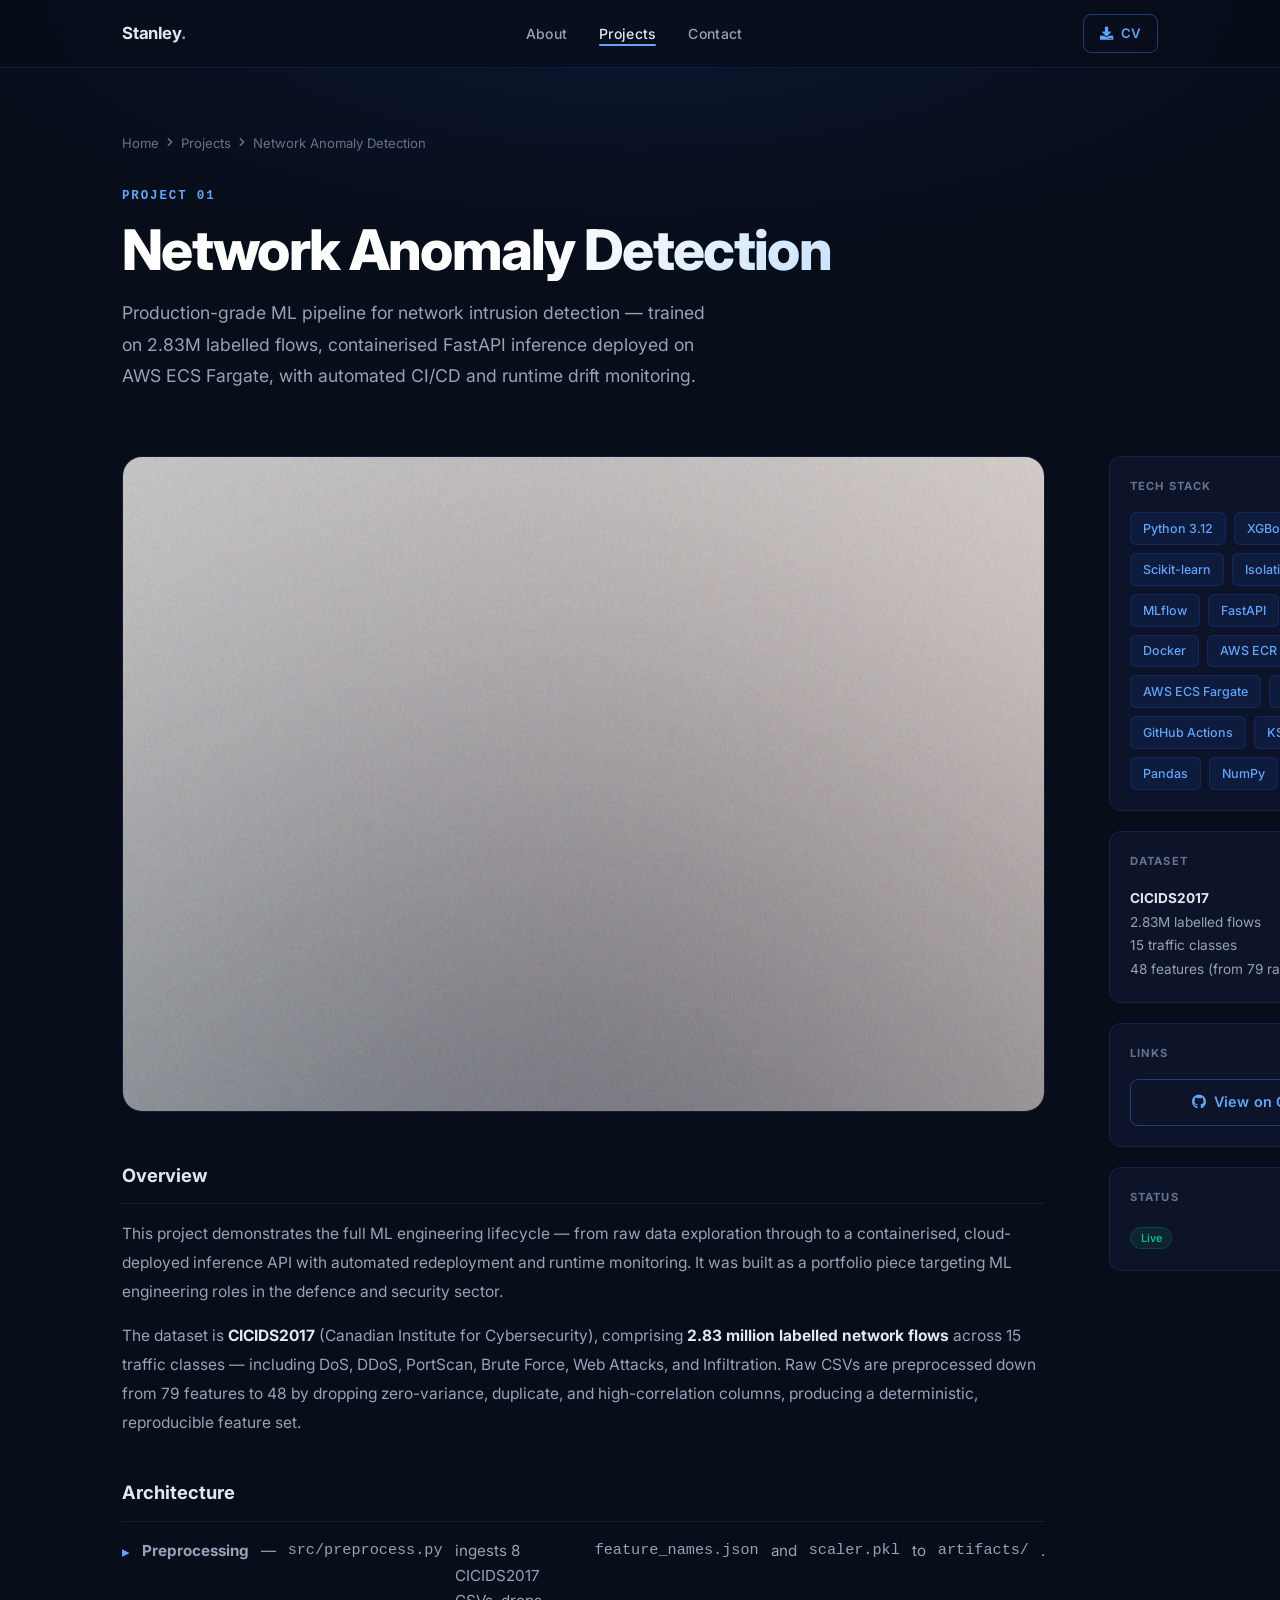
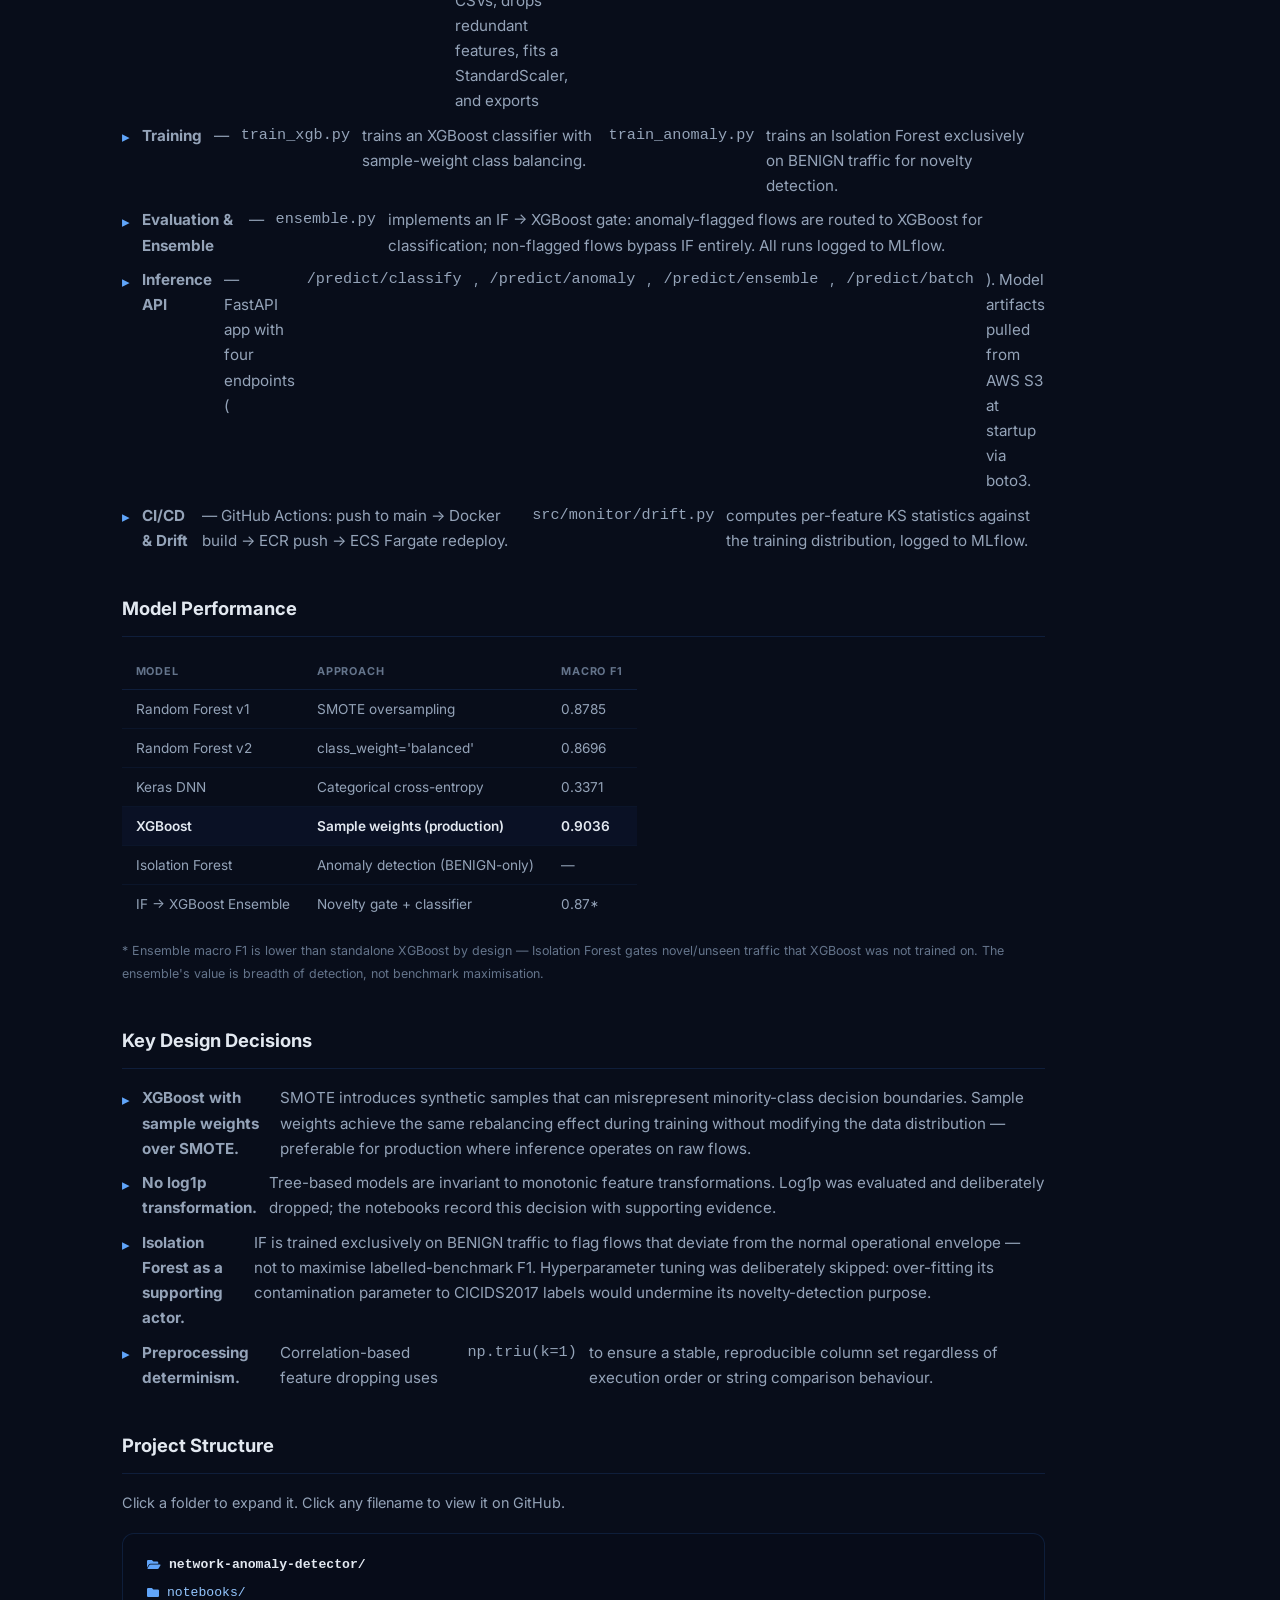
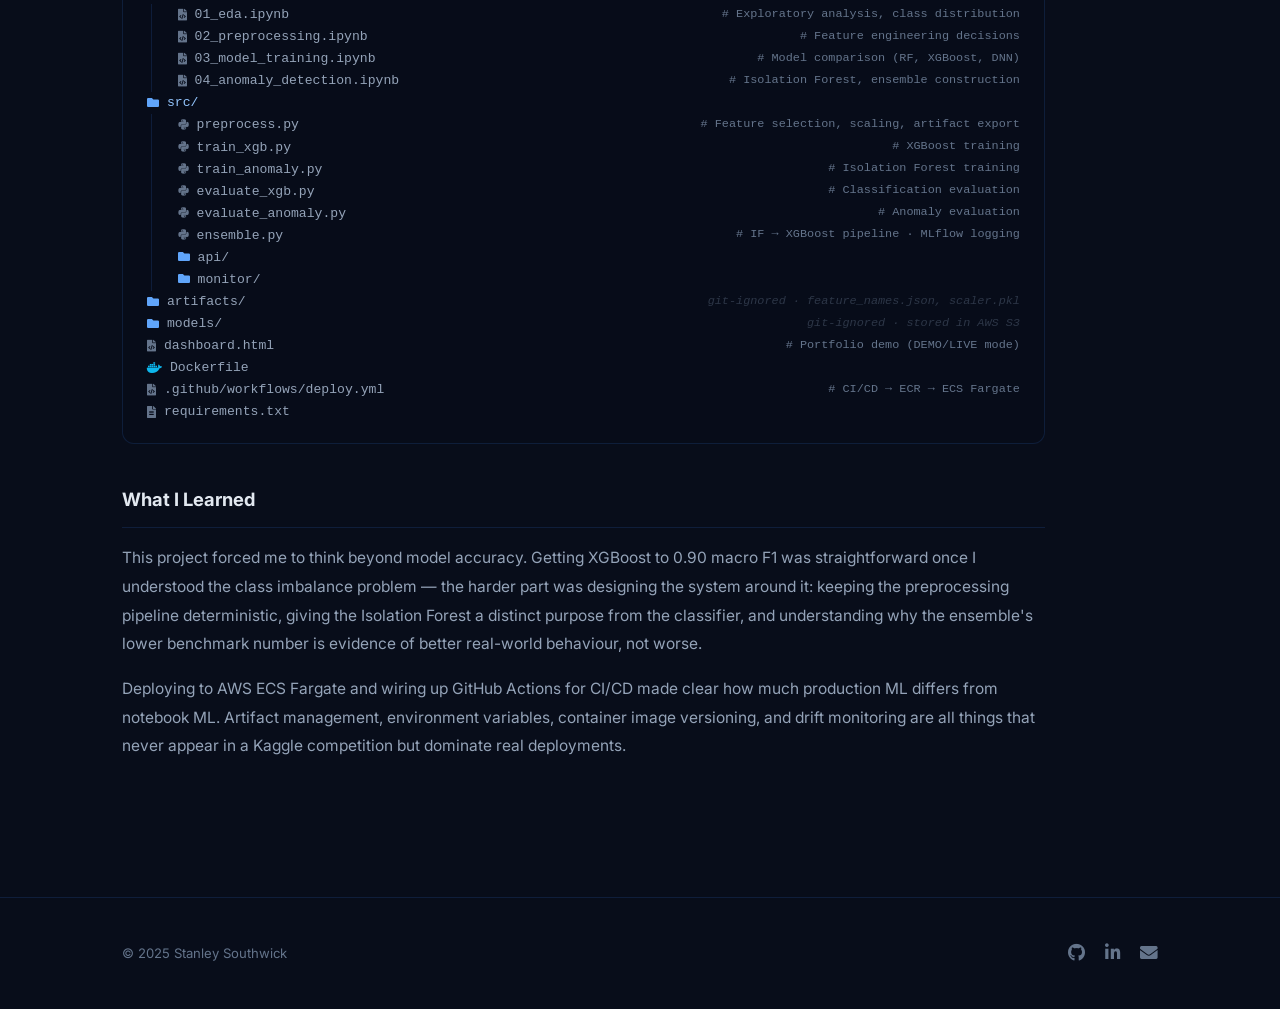
==== commit c7f7ff61: "Rewrite project-1 with full real content from network-anomaly-detector README - Real overview, archi" ====
--- a/project-1.html
+++ b/project-1.html
@@ -3,7 +3,7 @@
 <head>
   <meta charset="utf-8" />
   <meta name="viewport" content="width=device-width, initial-scale=1" />
-  <meta name="description" content="Network Anomaly Detection — a two-tiered ensemble ML pipeline that flags and categorises malicious network traffic. Stanley Southwick E-Portfolio." />
+  <meta name="description" content="Network Anomaly Detection — production-grade ML pipeline trained on 2.83M CICIDS2017 flows, containerised FastAPI inference on AWS ECS Fargate with CI/CD and drift monitoring. Stanley Southwick E-Portfolio." />
   <title>Network Anomaly Detection | Stanley Southwick</title>
   <link rel="preconnect" href="https://fonts.googleapis.com" />
   <link rel="preconnect" href="https://fonts.gstatic.com" crossorigin />
@@ -60,7 +60,7 @@
         </nav>
         <p class="project-hero__num">Project 01</p>
         <h1 class="project-hero__title" id="project-title">Network Anomaly Detection</h1>
-        <p class="project-hero__desc">An end-to-end production-style ML pipeline that detects and categorises malicious network traffic using a two-tiered ensemble model.</p>
+        <p class="project-hero__desc">Production-grade ML pipeline for network intrusion detection — trained on 2.83M labelled flows, containerised FastAPI inference deployed on AWS ECS Fargate, with automated CI/CD and runtime drift monitoring.</p>
       </div>
     </section>
 
@@ -71,53 +71,310 @@
 
           <!-- Main content -->
           <div>
-            <!-- TODO: Replace with a screenshot or diagram of your pipeline -->
             <img class="project-body__img" src="images/pic01.jpg" alt="Network Anomaly Detection pipeline diagram" />
 
             <div class="content-block fade-up">
               <h2>Overview</h2>
               <p>
-                This is an end-to-end production-style machine learning pipeline designed to detect and classify
-                malicious network traffic. The system is built around a two-tiered ensemble model architecture:
-                the first tier flags whether a given network flow is anomalous, and the second tier categorises
-                the nature of the attack (e.g. DDoS, port scan, brute force).
+                This project demonstrates the full ML engineering lifecycle — from raw data exploration through to a
+                containerised, cloud-deployed inference API with automated redeployment and runtime monitoring.
+                It was built as a portfolio piece targeting ML engineering roles in the defence and security sector.
               </p>
-              <!-- TODO: Expand this with more detail — dataset used, scale, deployment context -->
-              <p>
-                The pipeline covers the full ML lifecycle from raw packet data through feature engineering,
-                model training, evaluation, and a production-ready inference interface.
+              <p style="margin-top:1rem;">
+                The dataset is <strong style="color:var(--text)">CICIDS2017</strong> (Canadian Institute for Cybersecurity),
+                comprising <strong style="color:var(--text)">2.83 million labelled network flows</strong> across 15 traffic classes —
+                including DoS, DDoS, PortScan, Brute Force, Web Attacks, and Infiltration.
+                Raw CSVs are preprocessed down from 79 features to 48 by dropping zero-variance, duplicate, and
+                high-correlation columns, producing a deterministic, reproducible feature set.
               </p>
             </div>
 
             <div class="content-block fade-up">
               <h2>Architecture</h2>
               <ul>
-                <li><strong>Tier 1 — Anomaly Detection:</strong> Ensemble classifier distinguishes normal traffic from anomalous flows using binary classification.</li>
-                <li><strong>Tier 2 — Attack Categorisation:</strong> Flagged traffic is passed to a multi-class ensemble model that identifies the specific attack category.</li>
-                <li><strong>Production pipeline:</strong> End-to-end design with preprocessing, feature engineering, model serialisation, and an inference layer.</li>
-                <!-- TODO: Add more specifics — model types used (e.g. Random Forest, XGBoost), accuracy metrics, dataset name -->
+                <li><strong>Preprocessing</strong> — <code>src/preprocess.py</code> ingests 8 CICIDS2017 CSVs, drops redundant features, fits a StandardScaler, and exports <code>feature_names.json</code> and <code>scaler.pkl</code> to <code>artifacts/</code>.</li>
+                <li><strong>Training</strong> — <code>train_xgb.py</code> trains an XGBoost classifier with sample-weight class balancing. <code>train_anomaly.py</code> trains an Isolation Forest exclusively on BENIGN traffic for novelty detection.</li>
+                <li><strong>Evaluation &amp; Ensemble</strong> — <code>ensemble.py</code> implements an IF → XGBoost gate: anomaly-flagged flows are routed to XGBoost for classification; non-flagged flows bypass IF entirely. All runs logged to MLflow.</li>
+                <li><strong>Inference API</strong> — FastAPI app with four endpoints (<code>/predict/classify</code>, <code>/predict/anomaly</code>, <code>/predict/ensemble</code>, <code>/predict/batch</code>). Model artifacts pulled from AWS S3 at startup via boto3.</li>
+                <li><strong>CI/CD &amp; Drift</strong> — GitHub Actions: push to main → Docker build → ECR push → ECS Fargate redeploy. <code>src/monitor/drift.py</code> computes per-feature KS statistics against the training distribution, logged to MLflow.</li>
               </ul>
             </div>
 
             <div class="content-block fade-up">
-              <h2>Key Features</h2>
+              <h2>Model Performance</h2>
+              <table class="content-table" aria-label="Model performance comparison">
+                <thead>
+                  <tr>
+                    <th>Model</th>
+                    <th>Approach</th>
+                    <th>Macro F1</th>
+                  </tr>
+                </thead>
+                <tbody>
+                  <tr>
+                    <td>Random Forest v1</td>
+                    <td>SMOTE oversampling</td>
+                    <td>0.8785</td>
+                  </tr>
+                  <tr>
+                    <td>Random Forest v2</td>
+                    <td>class_weight='balanced'</td>
+                    <td>0.8696</td>
+                  </tr>
+                  <tr>
+                    <td>Keras DNN</td>
+                    <td>Categorical cross-entropy</td>
+                    <td>0.3371</td>
+                  </tr>
+                  <tr class="highlight">
+                    <td>XGBoost</td>
+                    <td>Sample weights (production)</td>
+                    <td>0.9036</td>
+                  </tr>
+                  <tr>
+                    <td>Isolation Forest</td>
+                    <td>Anomaly detection (BENIGN-only)</td>
+                    <td>—</td>
+                  </tr>
+                  <tr>
+                    <td>IF → XGBoost Ensemble</td>
+                    <td>Novelty gate + classifier</td>
+                    <td>0.87*</td>
+                  </tr>
+                </tbody>
+              </table>
+              <p style="font-size:0.78rem; color:var(--text-dim); margin-top:0.5rem;">
+                * Ensemble macro F1 is lower than standalone XGBoost by design — Isolation Forest gates novel/unseen traffic
+                that XGBoost was not trained on. The ensemble's value is breadth of detection, not benchmark maximisation.
+              </p>
+            </div>
+
+            <div class="content-block fade-up">
+              <h2>Key Design Decisions</h2>
               <ul>
-                <li>Two-tiered ensemble approach separates detection from classification for improved accuracy and interpretability.</li>
-                <li>Production-style codebase with modular components for preprocessing, training, and inference.</li>
-                <!-- TODO: Add metrics — e.g. "Achieved X% accuracy on the Y dataset" -->
-                <li><!-- TODO: Add a third highlight — e.g. dataset size, false positive rate, inference speed --></li>
+                <li>
+                  <strong>XGBoost with sample weights over SMOTE.</strong>
+                  SMOTE introduces synthetic samples that can misrepresent minority-class decision boundaries.
+                  Sample weights achieve the same rebalancing effect during training without modifying the data
+                  distribution — preferable for production where inference operates on raw flows.
+                </li>
+                <li>
+                  <strong>No log1p transformation.</strong>
+                  Tree-based models are invariant to monotonic feature transformations.
+                  Log1p was evaluated and deliberately dropped; the notebooks record this decision with supporting evidence.
+                </li>
+                <li>
+                  <strong>Isolation Forest as a supporting actor.</strong>
+                  IF is trained exclusively on BENIGN traffic to flag flows that deviate from the normal operational
+                  envelope — not to maximise labelled-benchmark F1. Hyperparameter tuning was deliberately skipped:
+                  over-fitting its contamination parameter to CICIDS2017 labels would undermine its novelty-detection purpose.
+                </li>
+                <li>
+                  <strong>Preprocessing determinism.</strong>
+                  Correlation-based feature dropping uses <code>np.triu(k=1)</code> to ensure a stable, reproducible
+                  column set regardless of execution order or string comparison behaviour.
+                </li>
               </ul>
             </div>
 
             <div class="content-block fade-up">
+              <h2>Project Structure</h2>
+              <p style="margin-bottom:1rem; color:var(--text-muted); font-size:0.9rem;">Click a folder to expand it. Click any filename to view it on GitHub.</p>
+              <div class="file-tree" role="tree" aria-label="Project file structure">
+
+                <div class="ft-root">
+                  <i class="fas fa-folder-open ft-icon ft-folder" aria-hidden="true"></i>
+                  network-anomaly-detector/
+                </div>
+
+                <!-- notebooks/ -->
+                <details open>
+                  <summary role="treeitem" aria-expanded="true">
+                    <i class="fas fa-folder ft-icon ft-folder" aria-hidden="true"></i>
+                    notebooks/
+                  </summary>
+                  <div class="ft-children">
+                    <div class="ft-file">
+                      <i class="fas fa-file-code ft-icon" aria-hidden="true"></i>
+                      <a href="https://github.com/StanSouthwick/network-anomaly-detector/blob/main/notebooks/01_eda.ipynb" target="_blank" rel="noopener noreferrer">01_eda.ipynb</a>
+                      <span class="ft-comment"># Exploratory analysis, class distribution</span>
+                    </div>
+                    <div class="ft-file">
+                      <i class="fas fa-file-code ft-icon" aria-hidden="true"></i>
+                      <a href="https://github.com/StanSouthwick/network-anomaly-detector/blob/main/notebooks/02_preprocessing.ipynb" target="_blank" rel="noopener noreferrer">02_preprocessing.ipynb</a>
+                      <span class="ft-comment"># Feature engineering decisions</span>
+                    </div>
+                    <div class="ft-file">
+                      <i class="fas fa-file-code ft-icon" aria-hidden="true"></i>
+                      <a href="https://github.com/StanSouthwick/network-anomaly-detector/blob/main/notebooks/03_model_training.ipynb" target="_blank" rel="noopener noreferrer">03_model_training.ipynb</a>
+                      <span class="ft-comment"># Model comparison (RF, XGBoost, DNN)</span>
+                    </div>
+                    <div class="ft-file">
+                      <i class="fas fa-file-code ft-icon" aria-hidden="true"></i>
+                      <a href="https://github.com/StanSouthwick/network-anomaly-detector/blob/main/notebooks/04_anomaly_detection.ipynb" target="_blank" rel="noopener noreferrer">04_anomaly_detection.ipynb</a>
+                      <span class="ft-comment"># Isolation Forest, ensemble construction</span>
+                    </div>
+                  </div>
+                </details>
+
+                <!-- src/ -->
+                <details open>
+                  <summary role="treeitem" aria-expanded="true">
+                    <i class="fas fa-folder ft-icon ft-folder" aria-hidden="true"></i>
+                    src/
+                  </summary>
+                  <div class="ft-children">
+                    <div class="ft-file">
+                      <i class="fab fa-python ft-icon" aria-hidden="true"></i>
+                      <a href="https://github.com/StanSouthwick/network-anomaly-detector/blob/main/src/preprocess.py" target="_blank" rel="noopener noreferrer">preprocess.py</a>
+                      <span class="ft-comment"># Feature selection, scaling, artifact export</span>
+                    </div>
+                    <div class="ft-file">
+                      <i class="fab fa-python ft-icon" aria-hidden="true"></i>
+                      <a href="https://github.com/StanSouthwick/network-anomaly-detector/blob/main/src/train_xgb.py" target="_blank" rel="noopener noreferrer">train_xgb.py</a>
+                      <span class="ft-comment"># XGBoost training</span>
+                    </div>
+                    <div class="ft-file">
+                      <i class="fab fa-python ft-icon" aria-hidden="true"></i>
+                      <a href="https://github.com/StanSouthwick/network-anomaly-detector/blob/main/src/train_anomaly.py" target="_blank" rel="noopener noreferrer">train_anomaly.py</a>
+                      <span class="ft-comment"># Isolation Forest training</span>
+                    </div>
+                    <div class="ft-file">
+                      <i class="fab fa-python ft-icon" aria-hidden="true"></i>
+                      <a href="https://github.com/StanSouthwick/network-anomaly-detector/blob/main/src/evaluate_xgb.py" target="_blank" rel="noopener noreferrer">evaluate_xgb.py</a>
+                      <span class="ft-comment"># Classification evaluation</span>
+                    </div>
+                    <div class="ft-file">
+                      <i class="fab fa-python ft-icon" aria-hidden="true"></i>
+                      <a href="https://github.com/StanSouthwick/network-anomaly-detector/blob/main/src/evaluate_anomaly.py" target="_blank" rel="noopener noreferrer">evaluate_anomaly.py</a>
+                      <span class="ft-comment"># Anomaly evaluation</span>
+                    </div>
+                    <div class="ft-file">
+                      <i class="fab fa-python ft-icon" aria-hidden="true"></i>
+                      <a href="https://github.com/StanSouthwick/network-anomaly-detector/blob/main/src/ensemble.py" target="_blank" rel="noopener noreferrer">ensemble.py</a>
+                      <span class="ft-comment"># IF → XGBoost pipeline · MLflow logging</span>
+                    </div>
+
+                    <!-- src/api/ -->
+                    <details>
+                      <summary role="treeitem">
+                        <i class="fas fa-folder ft-icon ft-folder" aria-hidden="true"></i>
+                        api/
+                      </summary>
+                      <div class="ft-children">
+                        <div class="ft-file">
+                          <i class="fab fa-python ft-icon" aria-hidden="true"></i>
+                          <a href="https://github.com/StanSouthwick/network-anomaly-detector/blob/main/src/api/main.py" target="_blank" rel="noopener noreferrer">main.py</a>
+                          <span class="ft-comment"># FastAPI app, lifespan, S3 loading</span>
+                        </div>
+                        <div class="ft-file">
+                          <i class="fab fa-python ft-icon" aria-hidden="true"></i>
+                          <a href="https://github.com/StanSouthwick/network-anomaly-detector/blob/main/src/api/predict.py" target="_blank" rel="noopener noreferrer">predict.py</a>
+                          <span class="ft-comment"># Endpoint logic</span>
+                        </div>
+                        <div class="ft-file">
+                          <i class="fab fa-python ft-icon" aria-hidden="true"></i>
+                          <a href="https://github.com/StanSouthwick/network-anomaly-detector/blob/main/src/api/schemas.py" target="_blank" rel="noopener noreferrer">schemas.py</a>
+                          <span class="ft-comment"># Pydantic request/response models</span>
+                        </div>
+                      </div>
+                    </details>
+
+                    <!-- src/monitor/ -->
+                    <details>
+                      <summary role="treeitem">
+                        <i class="fas fa-folder ft-icon ft-folder" aria-hidden="true"></i>
+                        monitor/
+                      </summary>
+                      <div class="ft-children">
+                        <div class="ft-file">
+                          <i class="fab fa-python ft-icon" aria-hidden="true"></i>
+                          <a href="https://github.com/StanSouthwick/network-anomaly-detector/blob/main/src/monitor/drift.py" target="_blank" rel="noopener noreferrer">drift.py</a>
+                          <span class="ft-comment"># KS-test drift detection · MLflow</span>
+                        </div>
+                      </div>
+                    </details>
+                  </div>
+                </details>
+
+                <!-- artifacts/ -->
+                <details>
+                  <summary role="treeitem">
+                    <i class="fas fa-folder ft-icon ft-folder" aria-hidden="true"></i>
+                    artifacts/
+                    <span class="ft-comment ft-ignored">&nbsp;git-ignored · feature_names.json, scaler.pkl</span>
+                  </summary>
+                  <div class="ft-children">
+                    <div class="ft-file ft-ignored">
+                      <i class="fas fa-file ft-icon" aria-hidden="true"></i>
+                      <span>feature_names.json</span>
+                    </div>
+                    <div class="ft-file ft-ignored">
+                      <i class="fas fa-file ft-icon" aria-hidden="true"></i>
+                      <span>scaler.pkl</span>
+                    </div>
+                  </div>
+                </details>
+
+                <!-- models/ -->
+                <details>
+                  <summary role="treeitem">
+                    <i class="fas fa-folder ft-icon ft-folder" aria-hidden="true"></i>
+                    models/
+                    <span class="ft-comment ft-ignored">&nbsp;git-ignored · stored in AWS S3</span>
+                  </summary>
+                  <div class="ft-children">
+                    <div class="ft-file ft-ignored">
+                      <i class="fas fa-file ft-icon" aria-hidden="true"></i>
+                      <span>xgb.pkl</span>
+                    </div>
+                    <div class="ft-file ft-ignored">
+                      <i class="fas fa-file ft-icon" aria-hidden="true"></i>
+                      <span>iso_forest.pkl</span>
+                    </div>
+                  </div>
+                </details>
+
+                <!-- Root files -->
+                <div class="ft-file">
+                  <i class="fas fa-file-code ft-icon" aria-hidden="true"></i>
+                  <a href="https://github.com/StanSouthwick/network-anomaly-detector/blob/main/dashboard.html" target="_blank" rel="noopener noreferrer">dashboard.html</a>
+                  <span class="ft-comment"># Portfolio demo (DEMO/LIVE mode)</span>
+                </div>
+                <div class="ft-file">
+                  <i class="fab fa-docker ft-icon" style="color:#0db7ed" aria-hidden="true"></i>
+                  <a href="https://github.com/StanSouthwick/network-anomaly-detector/blob/main/Dockerfile" target="_blank" rel="noopener noreferrer">Dockerfile</a>
+                </div>
+                <div class="ft-file">
+                  <i class="fas fa-file-code ft-icon" aria-hidden="true"></i>
+                  <a href="https://github.com/StanSouthwick/network-anomaly-detector/blob/main/.github/workflows/deploy.yml" target="_blank" rel="noopener noreferrer">.github/workflows/deploy.yml</a>
+                  <span class="ft-comment"># CI/CD → ECR → ECS Fargate</span>
+                </div>
+                <div class="ft-file">
+                  <i class="fas fa-file-alt ft-icon" aria-hidden="true"></i>
+                  <a href="https://github.com/StanSouthwick/network-anomaly-detector/blob/main/requirements.txt" target="_blank" rel="noopener noreferrer">requirements.txt</a>
+                </div>
+
+              </div>
+            </div>
+
+            <div class="content-block fade-up">
               <h2>What I Learned</h2>
-              <!-- TODO: Reflect on what this project taught you -->
               <p>
-                Building this project reinforced how real-world ML differs from academic exercises — data quality,
-                class imbalance in network datasets, and the challenge of keeping false positive rates low in a
-                security context all required careful thought. Add your own reflections here.
+                This project forced me to think beyond model accuracy. Getting XGBoost to 0.90 macro F1 was
+                straightforward once I understood the class imbalance problem — the harder part was designing
+                the system around it: keeping the preprocessing pipeline deterministic, giving the Isolation Forest
+                a distinct purpose from the classifier, and understanding why the ensemble's lower benchmark number
+                is evidence of better real-world behaviour, not worse.
               </p>
-            </div>
+              <p style="margin-top:1rem;">
+                Deploying to AWS ECS Fargate and wiring up GitHub Actions for CI/CD made clear how much
+                production ML differs from notebook ML. Artifact management, environment variables, container
+                image versioning, and drift monitoring are all things that never appear in a Kaggle competition
+                but dominate real deployments.
+              </p>
+            </div>
+
           </div>
 
           <!-- Sidebar -->
@@ -125,26 +382,39 @@
             <div class="sidebar-card">
               <h3>Tech Stack</h3>
               <div class="tags">
-                <span class="tag">Python</span>
+                <span class="tag">Python 3.12</span>
+                <span class="tag">XGBoost</span>
                 <span class="tag">Scikit-learn</span>
-                <span class="tag">Ensemble Models</span>
+                <span class="tag">Isolation Forest</span>
+                <span class="tag">MLflow</span>
+                <span class="tag">FastAPI</span>
+                <span class="tag">Pydantic v2</span>
+                <span class="tag">Docker</span>
+                <span class="tag">AWS ECR</span>
+                <span class="tag">AWS ECS Fargate</span>
+                <span class="tag">AWS S3</span>
+                <span class="tag">GitHub Actions</span>
+                <span class="tag">KS Drift Monitor</span>
                 <span class="tag">Pandas</span>
                 <span class="tag">NumPy</span>
-                <span class="tag">Cyber Security</span>
-                <!-- TODO: Add any other libraries or tools you used -->
+              </div>
+            </div>
+
+            <div class="sidebar-card">
+              <h3>Dataset</h3>
+              <div style="font-size:0.85rem; color:var(--text-muted); line-height:1.75;">
+                <p><strong style="color:var(--text)">CICIDS2017</strong></p>
+                <p>2.83M labelled flows</p>
+                <p>15 traffic classes</p>
+                <p>48 features (from 79 raw)</p>
               </div>
             </div>
 
             <div class="sidebar-card">
               <h3>Links</h3>
               <div class="project-links">
-                <!-- TODO: Add your real GitHub repo link -->
-                <a href="#" class="btn btn-outline" target="_blank" rel="noopener noreferrer">
+                <a href="https://github.com/StanSouthwick/network-anomaly-detector" class="btn btn-outline" target="_blank" rel="noopener noreferrer">
                   <i class="fab fa-github" aria-hidden="true"></i> View on GitHub
-                </a>
-                <!-- TODO: Add a live demo link or remove this button -->
-                <a href="#" class="btn btn-primary" target="_blank" rel="noopener noreferrer">
-                  <i class="fas fa-external-link-alt" aria-hidden="true"></i> Live Demo
                 </a>
               </div>
             </div>
--- a/assets/css/portfolio.css
+++ b/assets/css/portfolio.css
@@ -300,6 +300,70 @@
 .project-links { display: flex; flex-direction: column; gap: 0.65rem; }
 .project-links .btn { justify-content: center; width: 100%; }
 
+/* === Tables === */
+.content-table { width: 100%; border-collapse: collapse; margin: 1rem 0; font-size: 0.85rem; overflow-x: auto; display: block; }
+.content-table th { text-align: left; padding: 0.55rem 0.85rem; font-size: 0.68rem; font-weight: 700; letter-spacing: 0.08em; text-transform: uppercase; color: var(--text-dim); border-bottom: 1px solid var(--border); white-space: nowrap; }
+.content-table td { padding: 0.55rem 0.85rem; color: var(--text-muted); border-bottom: 1px solid rgba(59,130,246,0.07); line-height: 1.5; }
+.content-table tr:last-child td { border-bottom: none; }
+.content-table tr.highlight td { color: var(--text); font-weight: 600; background: rgba(37,99,235,0.05); }
+
+/* === File tree === */
+.file-tree {
+  font-family: var(--font-mono); font-size: 0.82rem;
+  background: rgba(8,13,26,0.7); border: 1px solid var(--border);
+  border-radius: var(--radius); padding: 1.25rem 1rem; line-height: 1;
+}
+.file-tree details { margin: 0; }
+.file-tree summary {
+  list-style: none; cursor: pointer; padding: 0.28rem 0.5rem;
+  border-radius: 4px; display: flex; align-items: center; gap: 0.5rem;
+  color: var(--text-muted); transition: all 0.2s; user-select: none;
+}
+.file-tree summary::-webkit-details-marker { display: none; }
+.file-tree summary:hover { color: var(--text); background: rgba(59,130,246,0.07); }
+.file-tree details[open] > summary { color: var(--blue-glow); }
+.file-tree .ft-icon { font-size: 0.75rem; flex-shrink: 0; }
+.file-tree .ft-folder { color: var(--blue-bright); }
+.file-tree .ft-children { padding-left: 1.1rem; border-left: 1px solid var(--border); margin-left: 0.75rem; margin-top: 0; }
+.file-tree .ft-file { display: flex; align-items: center; gap: 0.5rem; padding: 0.28rem 0.5rem; border-radius: 4px; transition: background 0.2s; }
+.file-tree .ft-file:hover { background: rgba(59,130,246,0.07); }
+.file-tree .ft-file .ft-icon { color: var(--text-dim); }
+.file-tree .ft-file a { color: var(--text-muted); transition: color 0.2s; text-decoration: none; flex: 1; }
+.file-tree .ft-file a:hover { color: var(--blue-bright); }
+.file-tree .ft-comment { color: var(--text-dim); font-size: 0.74rem; margin-left: auto; padding-left: 1rem; white-space: nowrap; }
+.file-tree .ft-ignored { opacity: 0.4; font-style: italic; }
+.file-tree .ft-root { color: var(--text); font-weight: 600; margin-bottom: 0.35rem; display: flex; align-items: center; gap: 0.5rem; padding: 0.28rem 0.5rem; }
+
+/* === Achievement cards (project-6) === */
+.achievements-intro { margin-bottom: 3rem; }
+.achievements-intro p { color: var(--text-muted); font-size: 1rem; line-height: 1.85; }
+.achievements-grid { display: grid; grid-template-columns: 1fr 1fr; gap: 2rem; }
+.achievement-card {
+  background: var(--card); border: 1px solid var(--border); border-radius: var(--radius-lg);
+  overflow: hidden; transition: all 0.3s var(--ease);
+  backdrop-filter: blur(8px); position: relative;
+}
+.achievement-card:hover { border-color: var(--border-hover); transform: translateY(-4px); box-shadow: var(--shadow-blue); }
+.achievement-card::before {
+  content: ''; position: absolute; top: 0; left: 0; right: 0; height: 2px;
+  background: linear-gradient(90deg, var(--blue), var(--accent)); opacity: 0;
+  transition: opacity 0.3s var(--ease);
+}
+.achievement-card:hover::before { opacity: 1; }
+.achievement-card__img-wrap { overflow: hidden; }
+.achievement-card__img {
+  width: 100%; height: 240px; object-fit: cover;
+  transition: transform 0.5s var(--ease); display: block;
+}
+.achievement-card:hover .achievement-card__img { transform: scale(1.04); }
+.achievement-card__body { padding: 1.5rem; }
+.achievement-card__title {
+  font-size: 1.05rem; font-weight: 700; color: var(--text);
+  margin-bottom: 0.75rem; display: flex; align-items: center; gap: 0.6rem;
+}
+.achievement-card__title i { color: var(--blue-bright); font-size: 0.95rem; flex-shrink: 0; }
+.achievement-card__desc { font-size: 0.88rem; color: var(--text-muted); line-height: 1.8; }
+
 /* === Responsive === */
 @media (max-width: 900px) {
   .about__grid, .contact__grid, .project-body__grid { grid-template-columns: 1fr; gap: 2.5rem; }
@@ -309,6 +373,7 @@
   .nav__links, .nav__actions { display: none; }
   .nav__hamburger { display: flex; }
   .projects__grid { grid-template-columns: 1fr; }
+  .achievements-grid { grid-template-columns: 1fr; }
   .form__row { grid-template-columns: 1fr; }
   section { padding: 4rem 0; }
   .footer__inner { flex-direction: column; text-align: center; }
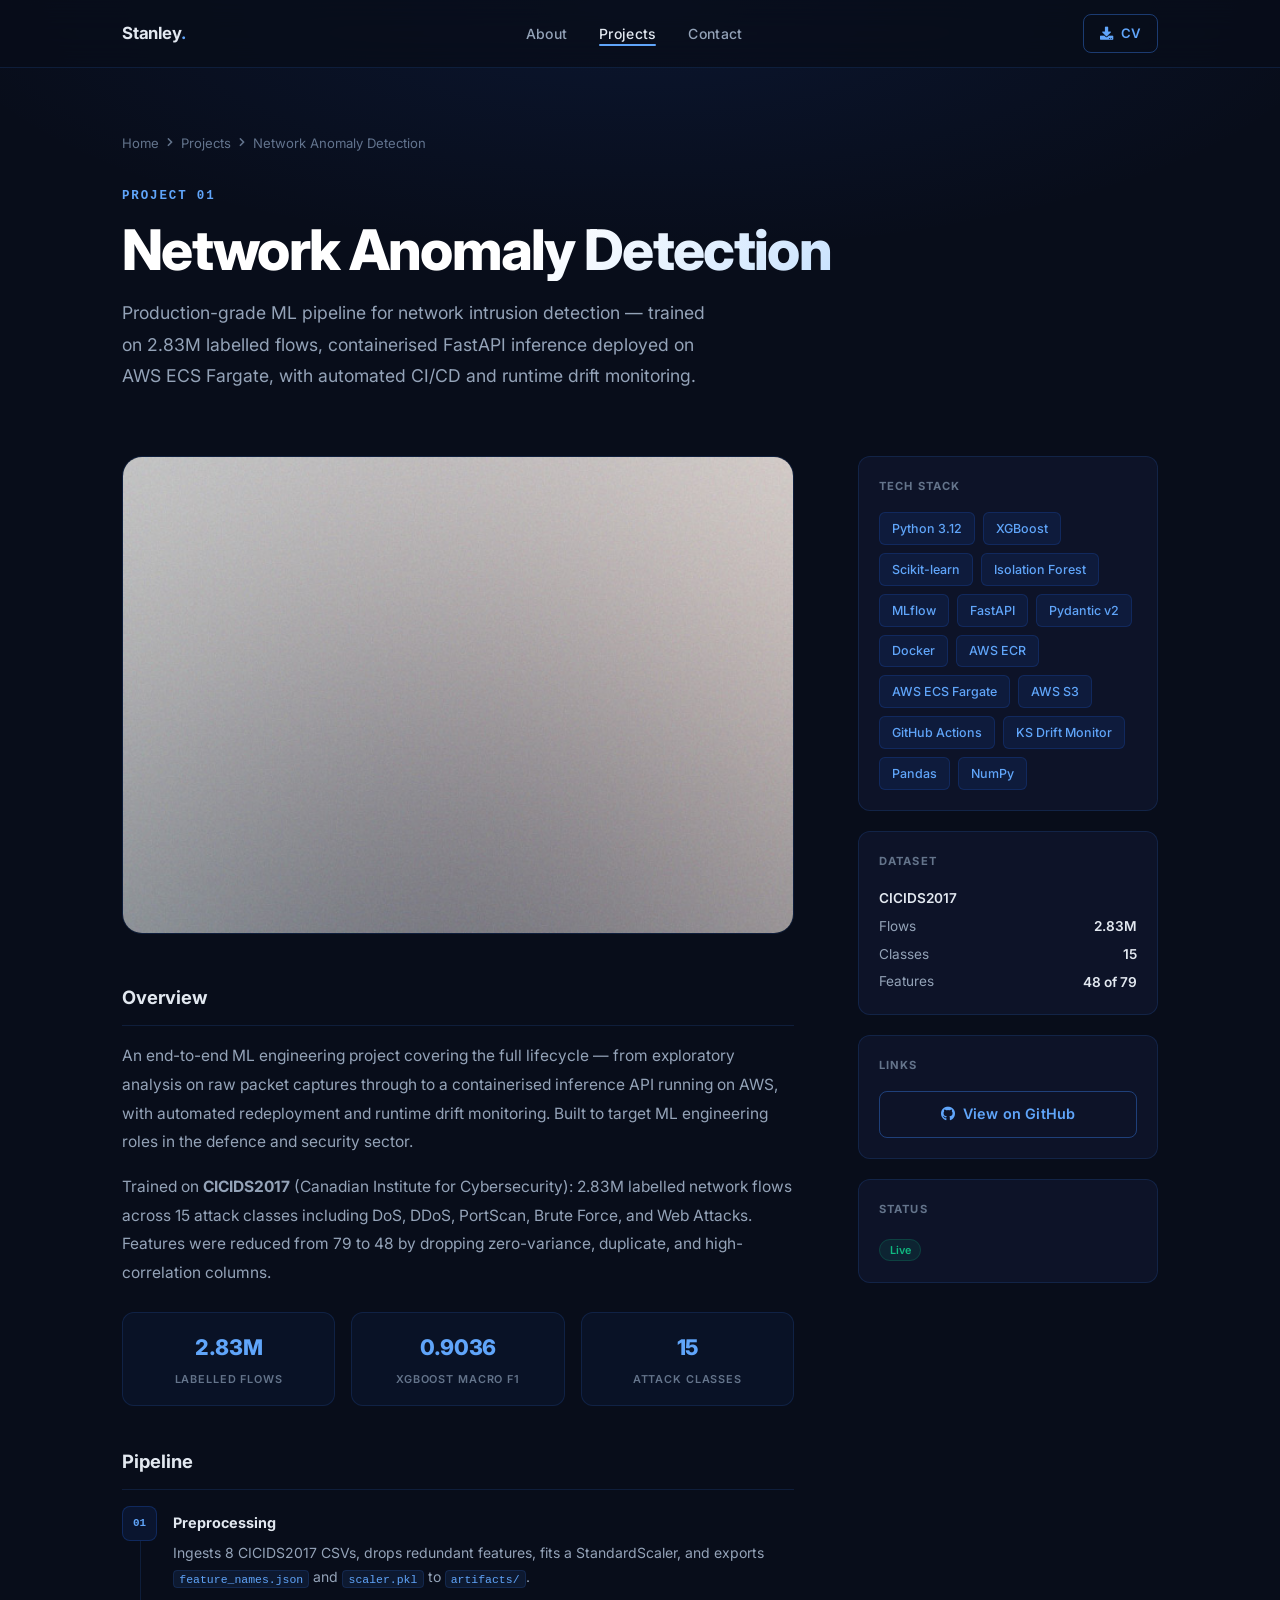
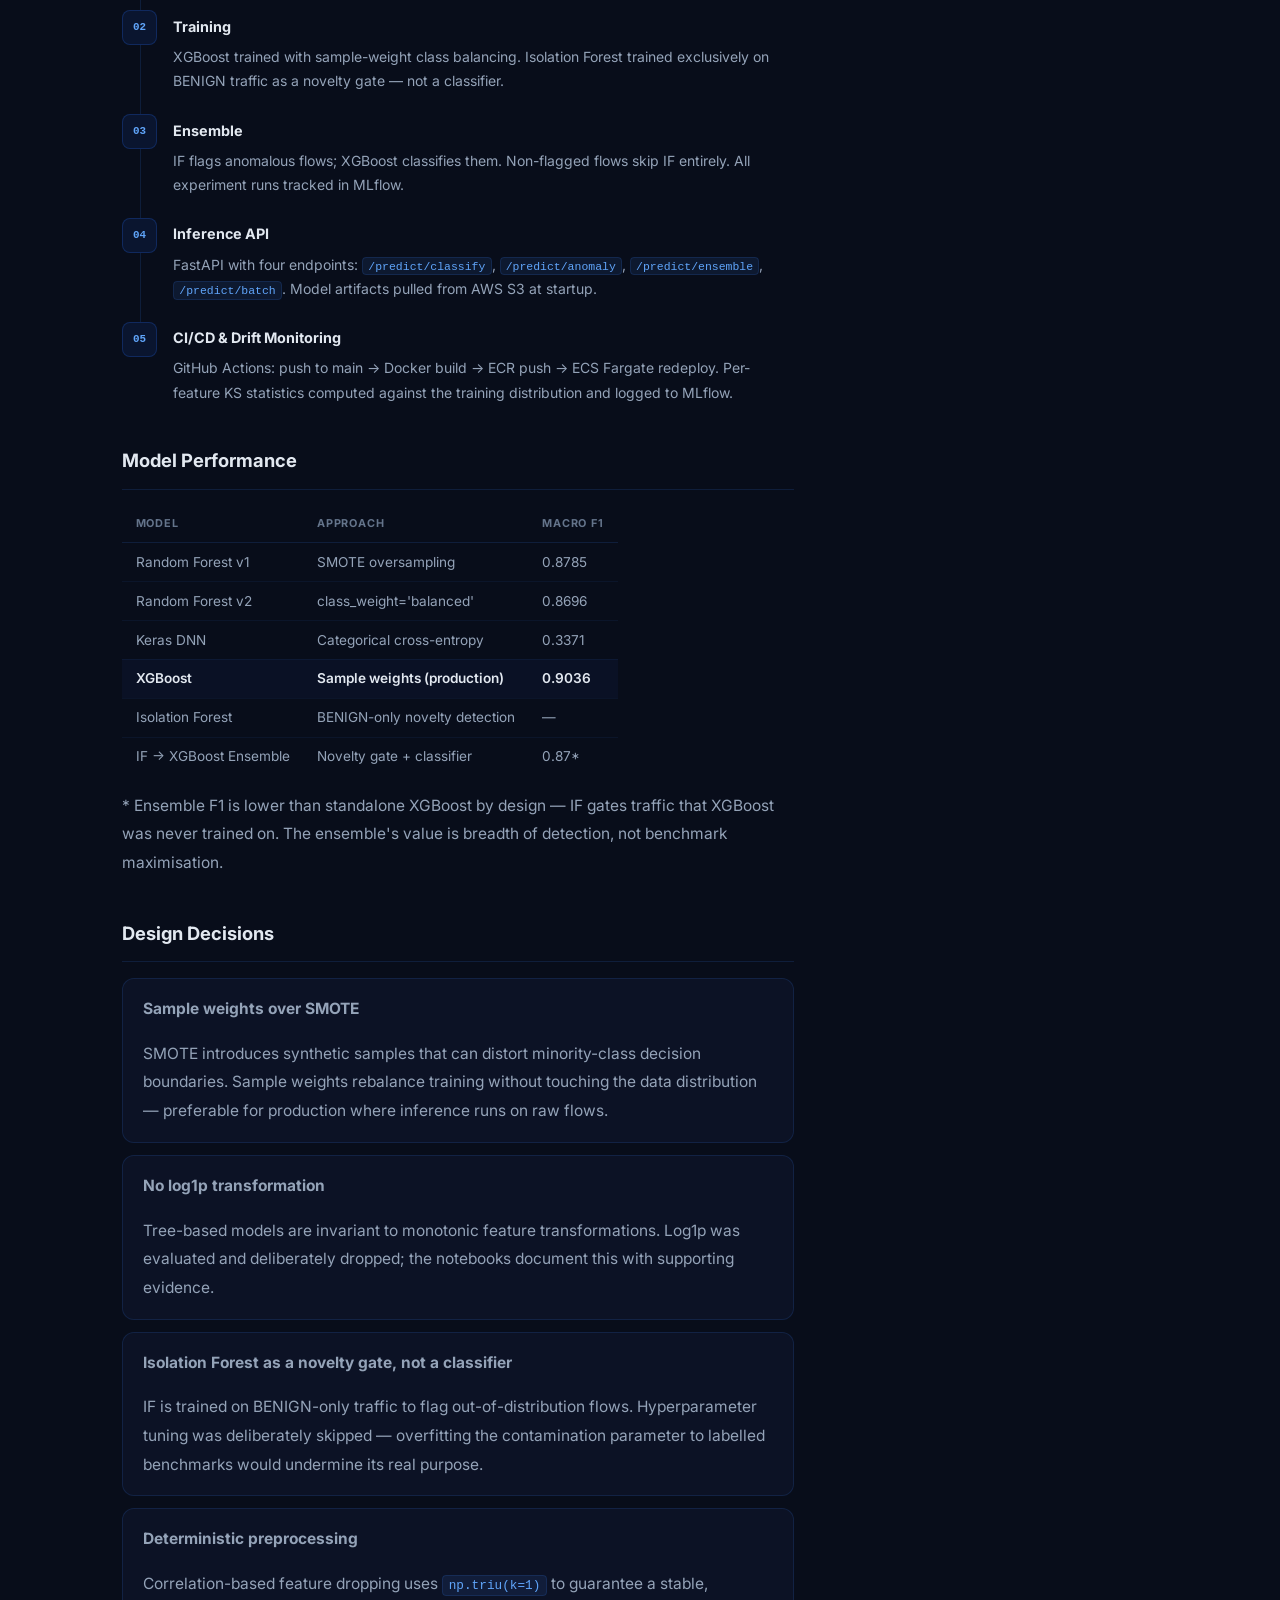
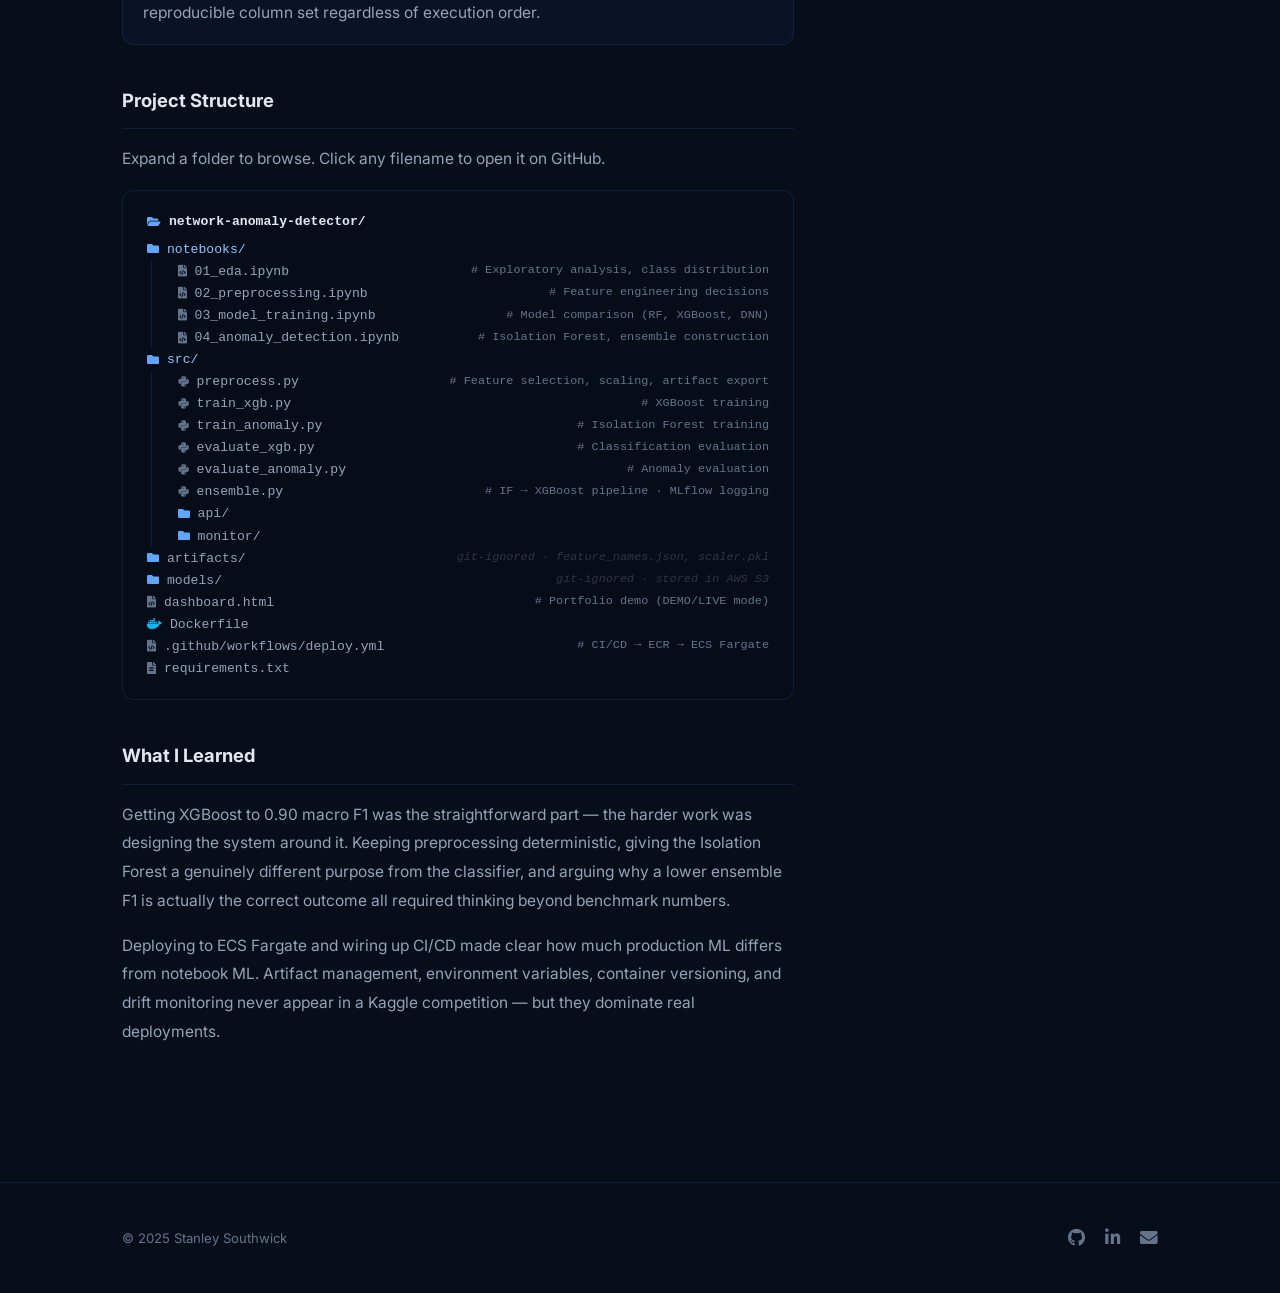
==== commit 5f27c71f: "Polish project-1 layout and content - Overview: tighter prose + 3-stat highlight row (2.83M flows, 0" ====
--- a/project-1.html
+++ b/project-1.html
@@ -76,28 +76,71 @@
             <div class="content-block fade-up">
               <h2>Overview</h2>
               <p>
-                This project demonstrates the full ML engineering lifecycle — from raw data exploration through to a
-                containerised, cloud-deployed inference API with automated redeployment and runtime monitoring.
-                It was built as a portfolio piece targeting ML engineering roles in the defence and security sector.
+                An end-to-end ML engineering project covering the full lifecycle — from exploratory analysis on
+                raw packet captures through to a containerised inference API running on AWS, with automated
+                redeployment and runtime drift monitoring. Built to target ML engineering roles in the defence
+                and security sector.
               </p>
-              <p style="margin-top:1rem;">
-                The dataset is <strong style="color:var(--text)">CICIDS2017</strong> (Canadian Institute for Cybersecurity),
-                comprising <strong style="color:var(--text)">2.83 million labelled network flows</strong> across 15 traffic classes —
-                including DoS, DDoS, PortScan, Brute Force, Web Attacks, and Infiltration.
-                Raw CSVs are preprocessed down from 79 features to 48 by dropping zero-variance, duplicate, and
-                high-correlation columns, producing a deterministic, reproducible feature set.
+              <p>
+                Trained on <strong>CICIDS2017</strong> (Canadian Institute for Cybersecurity): 2.83M labelled
+                network flows across 15 attack classes including DoS, DDoS, PortScan, Brute Force, and Web Attacks.
+                Features were reduced from 79 to 48 by dropping zero-variance, duplicate, and high-correlation columns.
               </p>
+              <div class="stat-row" aria-label="Key metrics">
+                <div class="stat">
+                  <span class="stat__value">2.83M</span>
+                  <span class="stat__label">Labelled flows</span>
+                </div>
+                <div class="stat">
+                  <span class="stat__value">0.9036</span>
+                  <span class="stat__label">XGBoost macro F1</span>
+                </div>
+                <div class="stat">
+                  <span class="stat__value">15</span>
+                  <span class="stat__label">Attack classes</span>
+                </div>
+              </div>
             </div>
 
             <div class="content-block fade-up">
-              <h2>Architecture</h2>
-              <ul>
-                <li><strong>Preprocessing</strong> — <code>src/preprocess.py</code> ingests 8 CICIDS2017 CSVs, drops redundant features, fits a StandardScaler, and exports <code>feature_names.json</code> and <code>scaler.pkl</code> to <code>artifacts/</code>.</li>
-                <li><strong>Training</strong> — <code>train_xgb.py</code> trains an XGBoost classifier with sample-weight class balancing. <code>train_anomaly.py</code> trains an Isolation Forest exclusively on BENIGN traffic for novelty detection.</li>
-                <li><strong>Evaluation &amp; Ensemble</strong> — <code>ensemble.py</code> implements an IF → XGBoost gate: anomaly-flagged flows are routed to XGBoost for classification; non-flagged flows bypass IF entirely. All runs logged to MLflow.</li>
-                <li><strong>Inference API</strong> — FastAPI app with four endpoints (<code>/predict/classify</code>, <code>/predict/anomaly</code>, <code>/predict/ensemble</code>, <code>/predict/batch</code>). Model artifacts pulled from AWS S3 at startup via boto3.</li>
-                <li><strong>CI/CD &amp; Drift</strong> — GitHub Actions: push to main → Docker build → ECR push → ECS Fargate redeploy. <code>src/monitor/drift.py</code> computes per-feature KS statistics against the training distribution, logged to MLflow.</li>
-              </ul>
+              <h2>Pipeline</h2>
+              <div class="pipeline-steps">
+                <div class="pipeline-step">
+                  <div class="pipeline-step__num">01</div>
+                  <div class="pipeline-step__content">
+                    <h4>Preprocessing</h4>
+                    <p>Ingests 8 CICIDS2017 CSVs, drops redundant features, fits a StandardScaler, and exports <code>feature_names.json</code> and <code>scaler.pkl</code> to <code>artifacts/</code>.</p>
+                  </div>
+                </div>
+                <div class="pipeline-step">
+                  <div class="pipeline-step__num">02</div>
+                  <div class="pipeline-step__content">
+                    <h4>Training</h4>
+                    <p>XGBoost trained with sample-weight class balancing. Isolation Forest trained exclusively on BENIGN traffic as a novelty gate — not a classifier.</p>
+                  </div>
+                </div>
+                <div class="pipeline-step">
+                  <div class="pipeline-step__num">03</div>
+                  <div class="pipeline-step__content">
+                    <h4>Ensemble</h4>
+                    <p>IF flags anomalous flows; XGBoost classifies them. Non-flagged flows skip IF entirely. All experiment runs tracked in MLflow.</p>
+                  </div>
+                </div>
+                <div class="pipeline-step">
+                  <div class="pipeline-step__num">04</div>
+                  <div class="pipeline-step__content">
+                    <h4>Inference API</h4>
+                    <p>FastAPI with four endpoints: <code>/predict/classify</code>, <code>/predict/anomaly</code>, <code>/predict/ensemble</code>, <code>/predict/batch</code>. Model artifacts pulled from AWS S3 at startup.</p>
+                  </div>
+                </div>
+                <div class="pipeline-step">
+                  <div class="pipeline-step__num">05</div>
+                  <div class="pipeline-step__content">
+                    <h4>CI/CD &amp; Drift Monitoring</h4>
+                    <p>GitHub Actions: push to main → Docker build → ECR push → ECS Fargate redeploy. Per-feature KS statistics computed against the training distribution and logged to MLflow.</p>
+                  </div>
+                </div>
+              </div>
             </div>
 
             <div class="content-block fade-up">
@@ -133,7 +176,7 @@
                   </tr>
                   <tr>
                     <td>Isolation Forest</td>
-                    <td>Anomaly detection (BENIGN-only)</td>
+                    <td>BENIGN-only novelty detection</td>
                     <td>—</td>
                   </tr>
                   <tr>
@@ -143,43 +186,37 @@
                   </tr>
                 </tbody>
               </table>
-              <p style="font-size:0.78rem; color:var(--text-dim); margin-top:0.5rem;">
-                * Ensemble macro F1 is lower than standalone XGBoost by design — Isolation Forest gates novel/unseen traffic
-                that XGBoost was not trained on. The ensemble's value is breadth of detection, not benchmark maximisation.
+              <p class="table-note">
+                * Ensemble F1 is lower than standalone XGBoost by design — IF gates traffic that XGBoost was never trained on.
+                The ensemble's value is breadth of detection, not benchmark maximisation.
               </p>
             </div>
 
             <div class="content-block fade-up">
-              <h2>Key Design Decisions</h2>
-              <ul>
-                <li>
-                  <strong>XGBoost with sample weights over SMOTE.</strong>
-                  SMOTE introduces synthetic samples that can misrepresent minority-class decision boundaries.
-                  Sample weights achieve the same rebalancing effect during training without modifying the data
-                  distribution — preferable for production where inference operates on raw flows.
-                </li>
-                <li>
-                  <strong>No log1p transformation.</strong>
-                  Tree-based models are invariant to monotonic feature transformations.
-                  Log1p was evaluated and deliberately dropped; the notebooks record this decision with supporting evidence.
-                </li>
-                <li>
-                  <strong>Isolation Forest as a supporting actor.</strong>
-                  IF is trained exclusively on BENIGN traffic to flag flows that deviate from the normal operational
-                  envelope — not to maximise labelled-benchmark F1. Hyperparameter tuning was deliberately skipped:
-                  over-fitting its contamination parameter to CICIDS2017 labels would undermine its novelty-detection purpose.
-                </li>
-                <li>
-                  <strong>Preprocessing determinism.</strong>
-                  Correlation-based feature dropping uses <code>np.triu(k=1)</code> to ensure a stable, reproducible
-                  column set regardless of execution order or string comparison behaviour.
-                </li>
-              </ul>
+              <h2>Design Decisions</h2>
+              <div class="decision-list">
+                <div class="decision">
+                  <p class="decision__title">Sample weights over SMOTE</p>
+                  <p class="decision__body">SMOTE introduces synthetic samples that can distort minority-class decision boundaries. Sample weights rebalance training without touching the data distribution — preferable for production where inference runs on raw flows.</p>
+                </div>
+                <div class="decision">
+                  <p class="decision__title">No log1p transformation</p>
+                  <p class="decision__body">Tree-based models are invariant to monotonic feature transformations. Log1p was evaluated and deliberately dropped; the notebooks document this with supporting evidence.</p>
+                </div>
+                <div class="decision">
+                  <p class="decision__title">Isolation Forest as a novelty gate, not a classifier</p>
+                  <p class="decision__body">IF is trained on BENIGN-only traffic to flag out-of-distribution flows. Hyperparameter tuning was deliberately skipped — overfitting the contamination parameter to labelled benchmarks would undermine its real purpose.</p>
+                </div>
+                <div class="decision">
+                  <p class="decision__title">Deterministic preprocessing</p>
+                  <p class="decision__body">Correlation-based feature dropping uses <code>np.triu(k=1)</code> to guarantee a stable, reproducible column set regardless of execution order.</p>
+                </div>
+              </div>
             </div>
 
             <div class="content-block fade-up">
               <h2>Project Structure</h2>
-              <p style="margin-bottom:1rem; color:var(--text-muted); font-size:0.9rem;">Click a folder to expand it. Click any filename to view it on GitHub.</p>
+              <p class="section-subtitle" style="margin-bottom:1rem;">Expand a folder to browse. Click any filename to open it on GitHub.</p>
               <div class="file-tree" role="tree" aria-label="Project file structure">
 
                 <div class="ft-root">
@@ -361,17 +398,15 @@
             <div class="content-block fade-up">
               <h2>What I Learned</h2>
               <p>
-                This project forced me to think beyond model accuracy. Getting XGBoost to 0.90 macro F1 was
-                straightforward once I understood the class imbalance problem — the harder part was designing
-                the system around it: keeping the preprocessing pipeline deterministic, giving the Isolation Forest
-                a distinct purpose from the classifier, and understanding why the ensemble's lower benchmark number
-                is evidence of better real-world behaviour, not worse.
+                Getting XGBoost to 0.90 macro F1 was the straightforward part — the harder work was designing
+                the system around it. Keeping preprocessing deterministic, giving the Isolation Forest a genuinely
+                different purpose from the classifier, and arguing why a lower ensemble F1 is actually the correct
+                outcome all required thinking beyond benchmark numbers.
               </p>
-              <p style="margin-top:1rem;">
-                Deploying to AWS ECS Fargate and wiring up GitHub Actions for CI/CD made clear how much
-                production ML differs from notebook ML. Artifact management, environment variables, container
-                image versioning, and drift monitoring are all things that never appear in a Kaggle competition
-                but dominate real deployments.
+              <p>
+                Deploying to ECS Fargate and wiring up CI/CD made clear how much production ML differs from
+                notebook ML. Artifact management, environment variables, container versioning, and drift monitoring
+                never appear in a Kaggle competition — but they dominate real deployments.
               </p>
             </div>
 
@@ -402,12 +437,12 @@
 
             <div class="sidebar-card">
               <h3>Dataset</h3>
-              <div style="font-size:0.85rem; color:var(--text-muted); line-height:1.75;">
-                <p><strong style="color:var(--text)">CICIDS2017</strong></p>
-                <p>2.83M labelled flows</p>
-                <p>15 traffic classes</p>
-                <p>48 features (from 79 raw)</p>
-              </div>
+              <ul class="dataset-list">
+                <li><strong>CICIDS2017</strong></li>
+                <li><span>Flows</span> <strong>2.83M</strong></li>
+                <li><span>Classes</span> <strong>15</strong></li>
+                <li><span>Features</span> <strong>48 of 79</strong></li>
+              </ul>
             </div>
 
             <div class="sidebar-card">
--- a/assets/css/portfolio.css
+++ b/assets/css/portfolio.css
@@ -300,6 +300,41 @@
 .project-links { display: flex; flex-direction: column; gap: 0.65rem; }
 .project-links .btn { justify-content: center; width: 100%; }
 
+/* === Inline code === */
+code { font-family: var(--font-mono); font-size: 0.82em; background: rgba(59,130,246,0.1); color: var(--blue-bright); padding: 0.15em 0.45em; border-radius: 4px; border: 1px solid rgba(59,130,246,0.15); white-space: nowrap; }
+
+/* === Stat row === */
+.stat-row { display: grid; grid-template-columns: repeat(3, 1fr); gap: 1rem; margin-top: 1.5rem; }
+.stat { background: rgba(37,99,235,0.06); border: 1px solid var(--border); border-radius: var(--radius); padding: 1rem; text-align: center; transition: border-color 0.3s var(--ease); }
+.stat:hover { border-color: var(--border-hover); }
+.stat__value { display: block; font-size: 1.35rem; font-weight: 800; color: var(--blue-bright); letter-spacing: -0.02em; }
+.stat__label { display: block; font-size: 0.68rem; font-weight: 600; text-transform: uppercase; letter-spacing: 0.08em; color: var(--text-dim); margin-top: 0.3rem; }
+
+/* === Pipeline steps === */
+.pipeline-steps { display: flex; flex-direction: column; gap: 0; margin-top: 0.75rem; }
+.pipeline-step { display: flex; gap: 1rem; position: relative; padding-bottom: 1.25rem; }
+.pipeline-step:last-child { padding-bottom: 0; }
+.pipeline-step::before { content: ''; position: absolute; left: 1.1rem; top: 2.2rem; bottom: 0; width: 1px; background: var(--border); }
+.pipeline-step:last-child::before { display: none; }
+.pipeline-step__num { width: 2.2rem; height: 2.2rem; flex-shrink: 0; border-radius: 8px; background: rgba(37,99,235,0.1); border: 1px solid rgba(37,99,235,0.25); display: flex; align-items: center; justify-content: center; font-family: var(--font-mono); font-size: 0.68rem; font-weight: 700; color: var(--blue-bright); }
+.pipeline-step__content { padding-top: 0.3rem; }
+.pipeline-step__content h4 { font-size: 0.9rem; font-weight: 700; color: var(--text); margin-bottom: 0.35rem; }
+.pipeline-step__content p { font-size: 0.875rem; color: var(--text-muted); line-height: 1.75; }
+
+/* === Design decisions === */
+.decision-list { display: flex; flex-direction: column; gap: 0.75rem; margin-top: 0.75rem; }
+.decision { background: rgba(17,24,48,0.5); border: 1px solid var(--border); border-radius: var(--radius); padding: 1rem 1.25rem; transition: border-color 0.3s var(--ease); }
+.decision:hover { border-color: var(--border-hover); }
+.decision__title { font-size: 0.88rem; font-weight: 700; color: var(--text); margin-bottom: 0.4rem; }
+.decision__body { font-size: 0.85rem; color: var(--text-muted); line-height: 1.75; margin: 0; }
+
+/* === Misc project page helpers === */
+.table-note { font-size: 0.78rem; color: var(--text-dim); margin-top: 0.65rem; line-height: 1.6; }
+.content-block p + p { margin-top: 1rem; }
+.dataset-list { list-style: none; display: flex; flex-direction: column; gap: 0.3rem; margin-top: 0.5rem; }
+.dataset-list li { font-size: 0.85rem; color: var(--text-muted); display: flex; justify-content: space-between; }
+.dataset-list li strong { color: var(--text); font-weight: 600; }
+
 /* === Tables === */
 .content-table { width: 100%; border-collapse: collapse; margin: 1rem 0; font-size: 0.85rem; overflow-x: auto; display: block; }
 .content-table th { text-align: left; padding: 0.55rem 0.85rem; font-size: 0.68rem; font-weight: 700; letter-spacing: 0.08em; text-transform: uppercase; color: var(--text-dim); border-bottom: 1px solid var(--border); white-space: nowrap; }
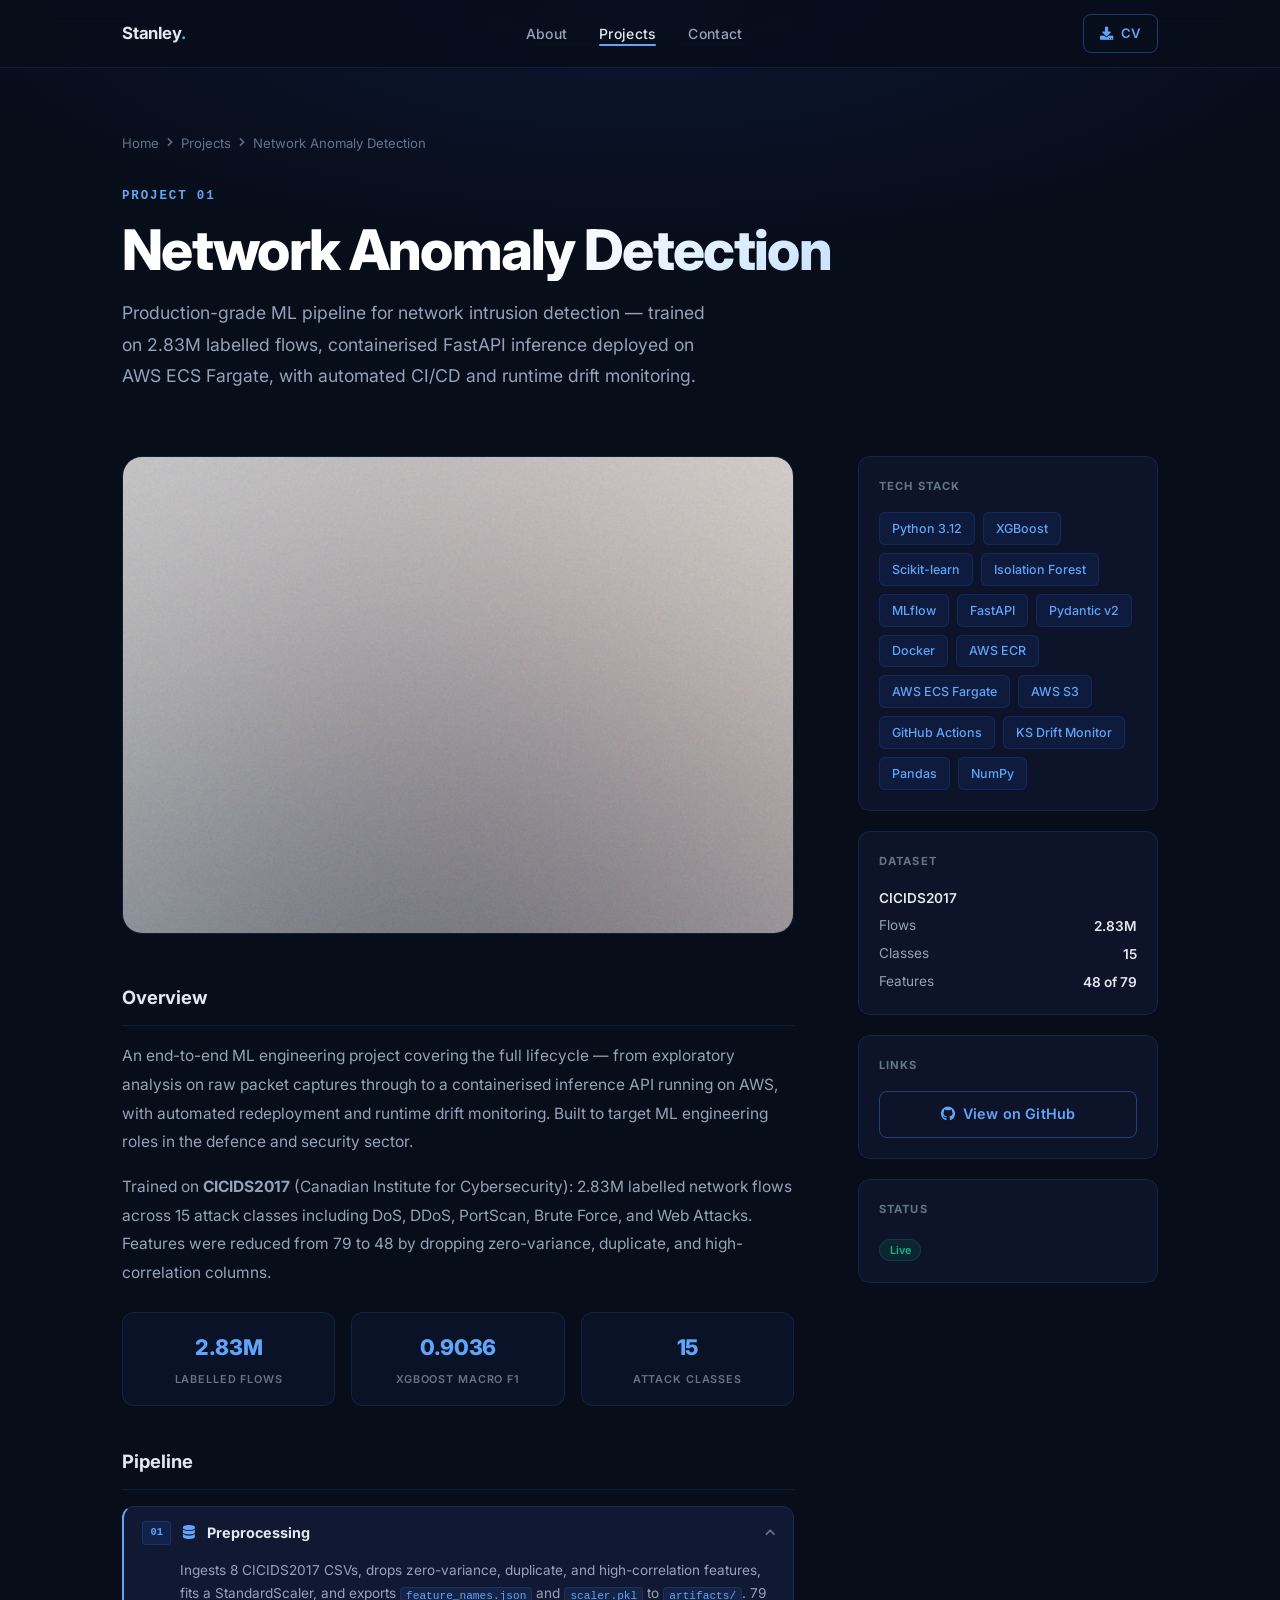
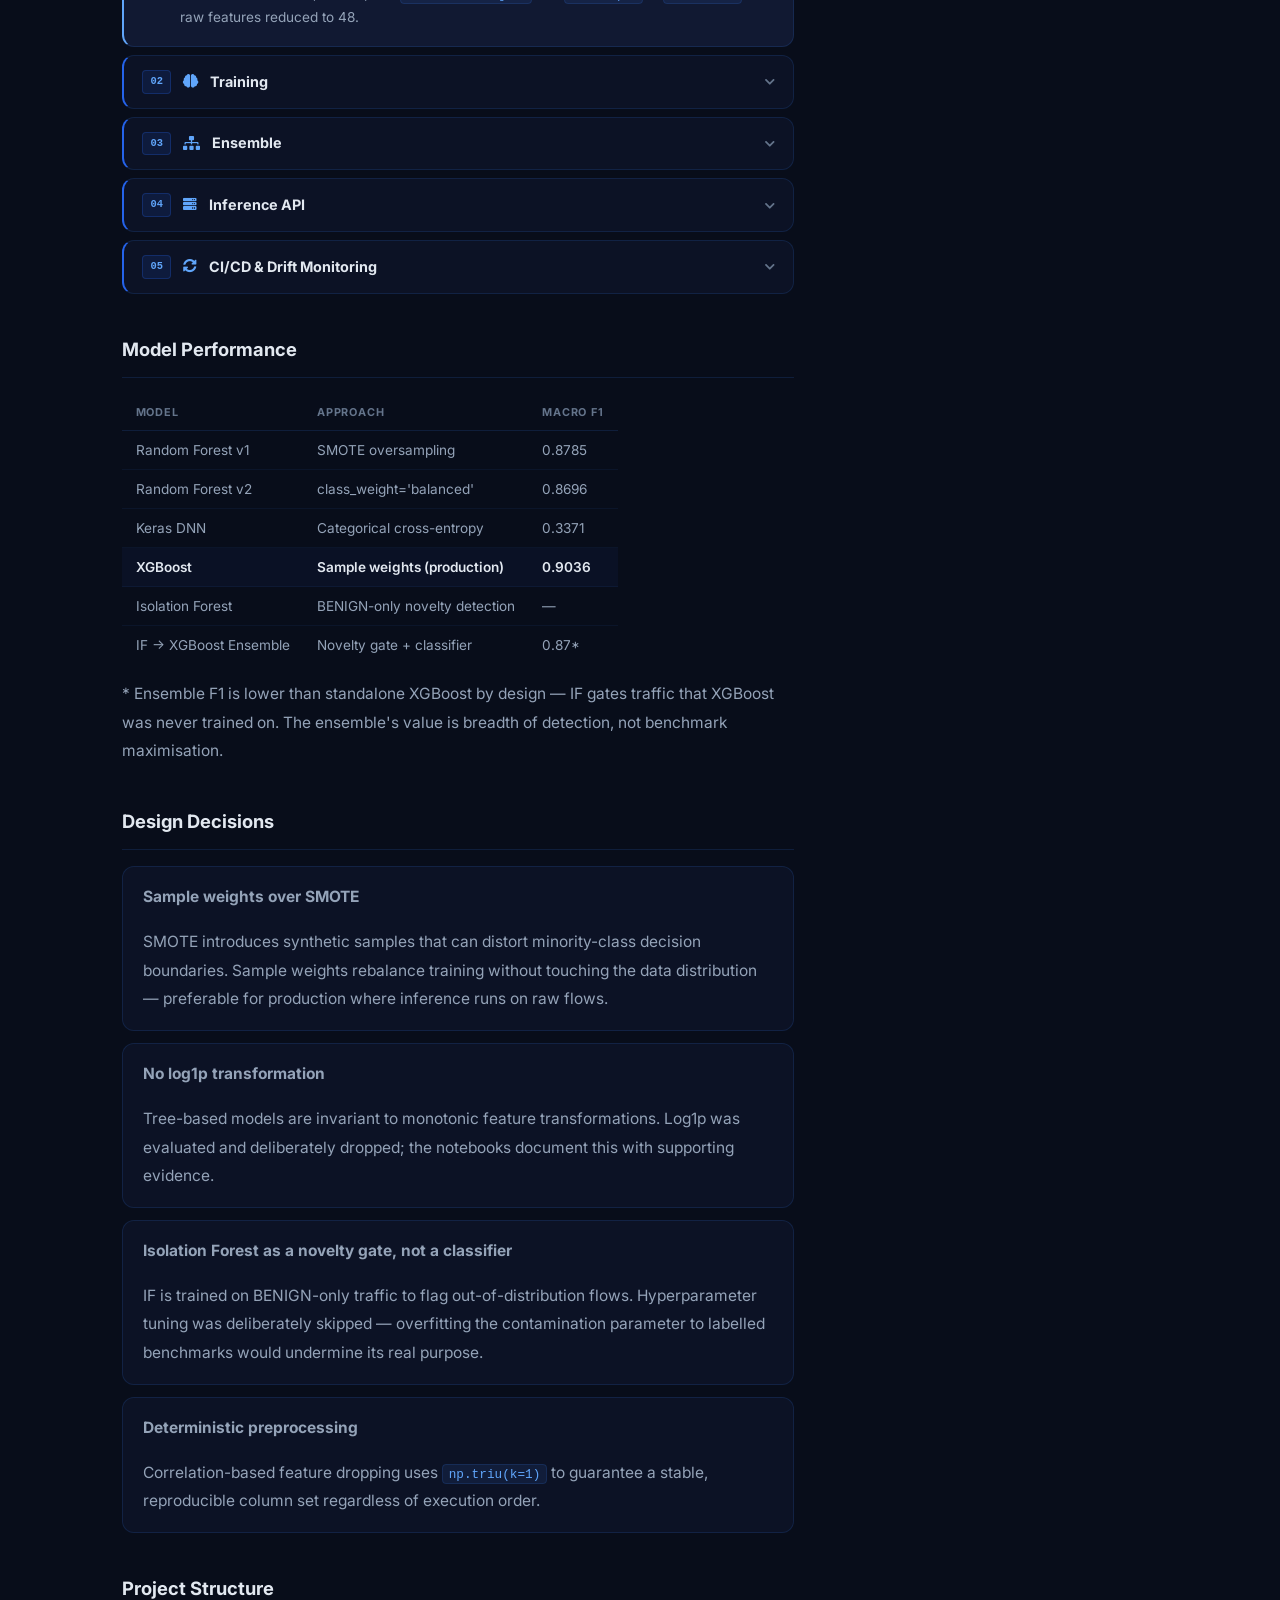
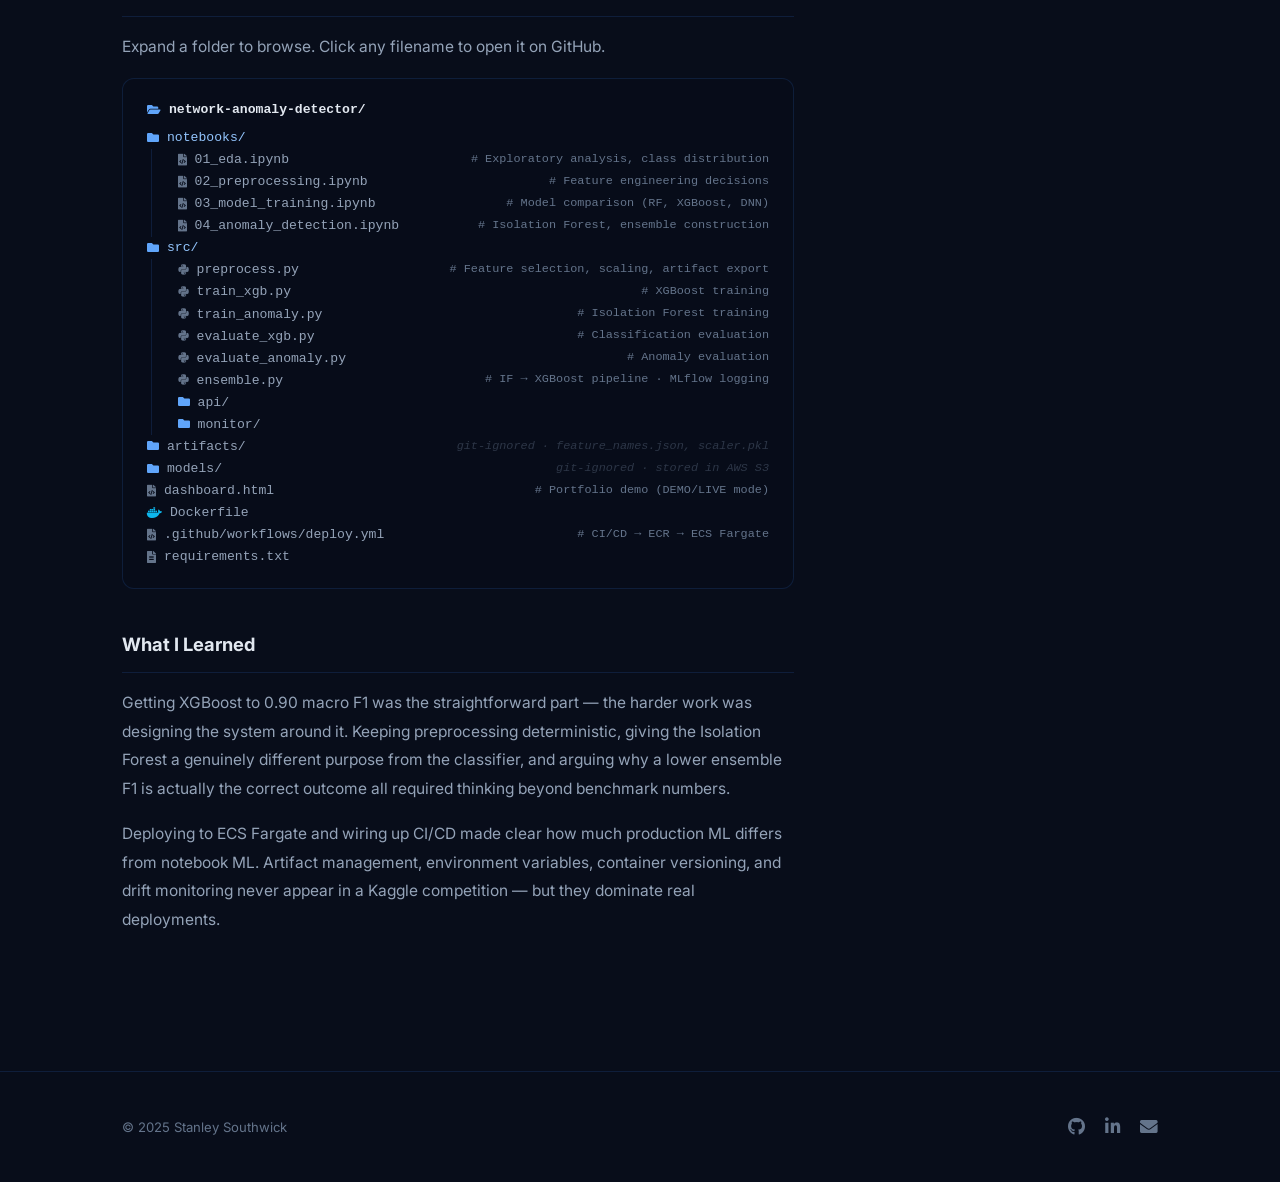
==== commit 63cec88a: "Convert pipeline section to expandable step boxes with icons Each stage (Preprocessing → Training → " ====
--- a/project-1.html
+++ b/project-1.html
@@ -105,41 +105,77 @@
             <div class="content-block fade-up">
               <h2>Pipeline</h2>
               <div class="pipeline-steps">
-                <div class="pipeline-step">
-                  <div class="pipeline-step__num">01</div>
-                  <div class="pipeline-step__content">
-                    <h4>Preprocessing</h4>
-                    <p>Ingests 8 CICIDS2017 CSVs, drops redundant features, fits a StandardScaler, and exports <code>feature_names.json</code> and <code>scaler.pkl</code> to <code>artifacts/</code>.</p>
-                  </div>
-                </div>
-                <div class="pipeline-step">
-                  <div class="pipeline-step__num">02</div>
-                  <div class="pipeline-step__content">
-                    <h4>Training</h4>
-                    <p>XGBoost trained with sample-weight class balancing. Isolation Forest trained exclusively on BENIGN traffic as a novelty gate — not a classifier.</p>
-                  </div>
-                </div>
-                <div class="pipeline-step">
-                  <div class="pipeline-step__num">03</div>
-                  <div class="pipeline-step__content">
-                    <h4>Ensemble</h4>
-                    <p>IF flags anomalous flows; XGBoost classifies them. Non-flagged flows skip IF entirely. All experiment runs tracked in MLflow.</p>
-                  </div>
-                </div>
-                <div class="pipeline-step">
-                  <div class="pipeline-step__num">04</div>
-                  <div class="pipeline-step__content">
-                    <h4>Inference API</h4>
-                    <p>FastAPI with four endpoints: <code>/predict/classify</code>, <code>/predict/anomaly</code>, <code>/predict/ensemble</code>, <code>/predict/batch</code>. Model artifacts pulled from AWS S3 at startup.</p>
-                  </div>
-                </div>
-                <div class="pipeline-step">
-                  <div class="pipeline-step__num">05</div>
-                  <div class="pipeline-step__content">
-                    <h4>CI/CD &amp; Drift Monitoring</h4>
-                    <p>GitHub Actions: push to main → Docker build → ECR push → ECS Fargate redeploy. Per-feature KS statistics computed against the training distribution and logged to MLflow.</p>
-                  </div>
-                </div>
+
+                <details class="pipeline-step" open>
+                  <summary>
+                    <span class="pipeline-step__num">01</span>
+                    <i class="fas fa-database pipeline-step__icon" aria-hidden="true"></i>
+                    <span class="pipeline-step__title">Preprocessing</span>
+                    <i class="fas fa-chevron-down pipeline-step__chevron" aria-hidden="true"></i>
+                  </summary>
+                  <div class="pipeline-step__body">
+                    Ingests 8 CICIDS2017 CSVs, drops zero-variance, duplicate, and high-correlation features,
+                    fits a StandardScaler, and exports <code>feature_names.json</code> and <code>scaler.pkl</code>
+                    to <code>artifacts/</code>. 79 raw features reduced to 48.
+                  </div>
+                </details>
+
+                <details class="pipeline-step">
+                  <summary>
+                    <span class="pipeline-step__num">02</span>
+                    <i class="fas fa-brain pipeline-step__icon" aria-hidden="true"></i>
+                    <span class="pipeline-step__title">Training</span>
+                    <i class="fas fa-chevron-down pipeline-step__chevron" aria-hidden="true"></i>
+                  </summary>
+                  <div class="pipeline-step__body">
+                    XGBoost classifier trained with sample-weight class balancing (chosen over SMOTE to preserve
+                    the true data distribution). Isolation Forest trained exclusively on BENIGN traffic — its role
+                    is novelty detection, not classification.
+                  </div>
+                </details>
+
+                <details class="pipeline-step">
+                  <summary>
+                    <span class="pipeline-step__num">03</span>
+                    <i class="fas fa-sitemap pipeline-step__icon" aria-hidden="true"></i>
+                    <span class="pipeline-step__title">Ensemble</span>
+                    <i class="fas fa-chevron-down pipeline-step__chevron" aria-hidden="true"></i>
+                  </summary>
+                  <div class="pipeline-step__body">
+                    Isolation Forest gates incoming flows — anomalous flows are passed to XGBoost for attack
+                    classification; non-flagged flows bypass IF entirely. All runs logged to MLflow for experiment
+                    tracking and comparison.
+                  </div>
+                </details>
+
+                <details class="pipeline-step">
+                  <summary>
+                    <span class="pipeline-step__num">04</span>
+                    <i class="fas fa-server pipeline-step__icon" aria-hidden="true"></i>
+                    <span class="pipeline-step__title">Inference API</span>
+                    <i class="fas fa-chevron-down pipeline-step__chevron" aria-hidden="true"></i>
+                  </summary>
+                  <div class="pipeline-step__body">
+                    FastAPI application exposing four endpoints: <code>/predict/classify</code>,
+                    <code>/predict/anomaly</code>, <code>/predict/ensemble</code>, <code>/predict/batch</code>.
+                    Model artifacts pulled from AWS S3 at startup via boto3. Interactive docs at <code>/docs</code>.
+                  </div>
+                </details>
+
+                <details class="pipeline-step">
+                  <summary>
+                    <span class="pipeline-step__num">05</span>
+                    <i class="fas fa-sync-alt pipeline-step__icon" aria-hidden="true"></i>
+                    <span class="pipeline-step__title">CI/CD &amp; Drift Monitoring</span>
+                    <i class="fas fa-chevron-down pipeline-step__chevron" aria-hidden="true"></i>
+                  </summary>
+                  <div class="pipeline-step__body">
+                    GitHub Actions pipeline: push to main → Docker build → push to AWS ECR → ECS Fargate
+                    redeploy. <code>drift.py</code> computes per-feature Kolmogorov–Smirnov statistics against the
+                    training distribution at runtime. KS &gt; 0.5 triggers a high-drift alert; results logged to MLflow.
+                  </div>
+                </details>
+
               </div>
             </div>
 
--- a/assets/css/portfolio.css
+++ b/assets/css/portfolio.css
@@ -310,16 +310,32 @@
 .stat__value { display: block; font-size: 1.35rem; font-weight: 800; color: var(--blue-bright); letter-spacing: -0.02em; }
 .stat__label { display: block; font-size: 0.68rem; font-weight: 600; text-transform: uppercase; letter-spacing: 0.08em; color: var(--text-dim); margin-top: 0.3rem; }
 
-/* === Pipeline steps === */
-.pipeline-steps { display: flex; flex-direction: column; gap: 0; margin-top: 0.75rem; }
-.pipeline-step { display: flex; gap: 1rem; position: relative; padding-bottom: 1.25rem; }
-.pipeline-step:last-child { padding-bottom: 0; }
-.pipeline-step::before { content: ''; position: absolute; left: 1.1rem; top: 2.2rem; bottom: 0; width: 1px; background: var(--border); }
-.pipeline-step:last-child::before { display: none; }
-.pipeline-step__num { width: 2.2rem; height: 2.2rem; flex-shrink: 0; border-radius: 8px; background: rgba(37,99,235,0.1); border: 1px solid rgba(37,99,235,0.25); display: flex; align-items: center; justify-content: center; font-family: var(--font-mono); font-size: 0.68rem; font-weight: 700; color: var(--blue-bright); }
-.pipeline-step__content { padding-top: 0.3rem; }
-.pipeline-step__content h4 { font-size: 0.9rem; font-weight: 700; color: var(--text); margin-bottom: 0.35rem; }
-.pipeline-step__content p { font-size: 0.875rem; color: var(--text-muted); line-height: 1.75; }
+/* === Pipeline steps (expandable) === */
+.pipeline-steps { display: flex; flex-direction: column; gap: 0.5rem; margin-top: 0.75rem; }
+.pipeline-step {
+  background: rgba(17,24,48,0.5); border: 1px solid var(--border);
+  border-left: 2px solid var(--blue); border-radius: var(--radius);
+  overflow: hidden; transition: border-color 0.3s var(--ease);
+}
+.pipeline-step:hover { border-color: var(--border-hover); border-left-color: var(--blue-bright); }
+.pipeline-step[open] { border-left-color: var(--blue-bright); background: rgba(26,38,72,0.55); }
+.pipeline-step > summary {
+  list-style: none; cursor: pointer; padding: 0.85rem 1.15rem;
+  display: flex; align-items: center; gap: 0.75rem;
+  user-select: none;
+}
+.pipeline-step > summary::-webkit-details-marker { display: none; }
+.pipeline-step__num {
+  font-family: var(--font-mono); font-size: 0.65rem; font-weight: 700;
+  color: var(--blue-bright); background: rgba(37,99,235,0.12);
+  border: 1px solid rgba(37,99,235,0.25); padding: 0.12rem 0.45rem;
+  border-radius: 4px; flex-shrink: 0;
+}
+.pipeline-step__icon { color: var(--blue-bright); font-size: 0.85rem; flex-shrink: 0; }
+.pipeline-step__title { font-size: 0.9rem; font-weight: 700; color: var(--text); flex: 1; }
+.pipeline-step__chevron { font-size: 0.7rem; color: var(--text-dim); transition: transform 0.3s var(--ease); margin-left: auto; }
+.pipeline-step[open] .pipeline-step__chevron { transform: rotate(180deg); }
+.pipeline-step__body { padding: 0 1.15rem 1rem 3.5rem; font-size: 0.85rem; color: var(--text-muted); line-height: 1.75; }
 
 /* === Design decisions === */
 .decision-list { display: flex; flex-direction: column; gap: 0.75rem; margin-top: 0.75rem; }
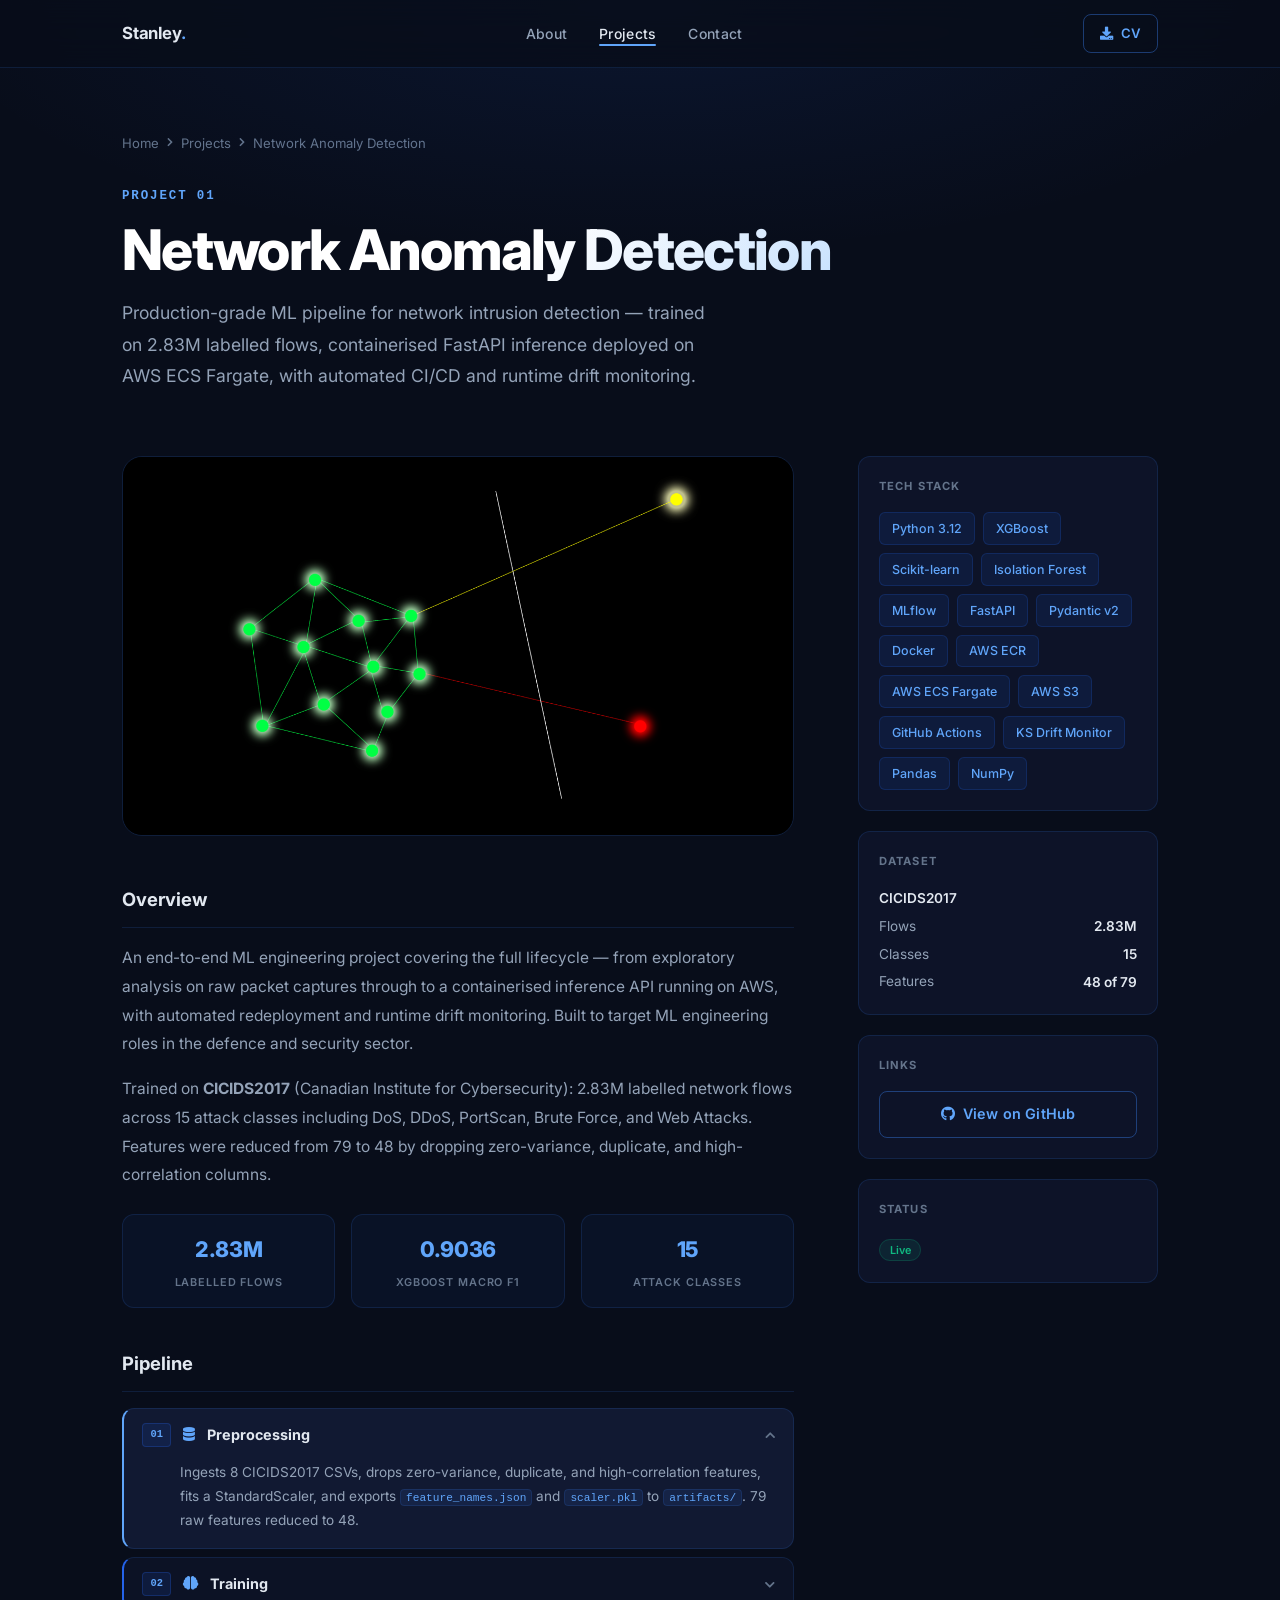
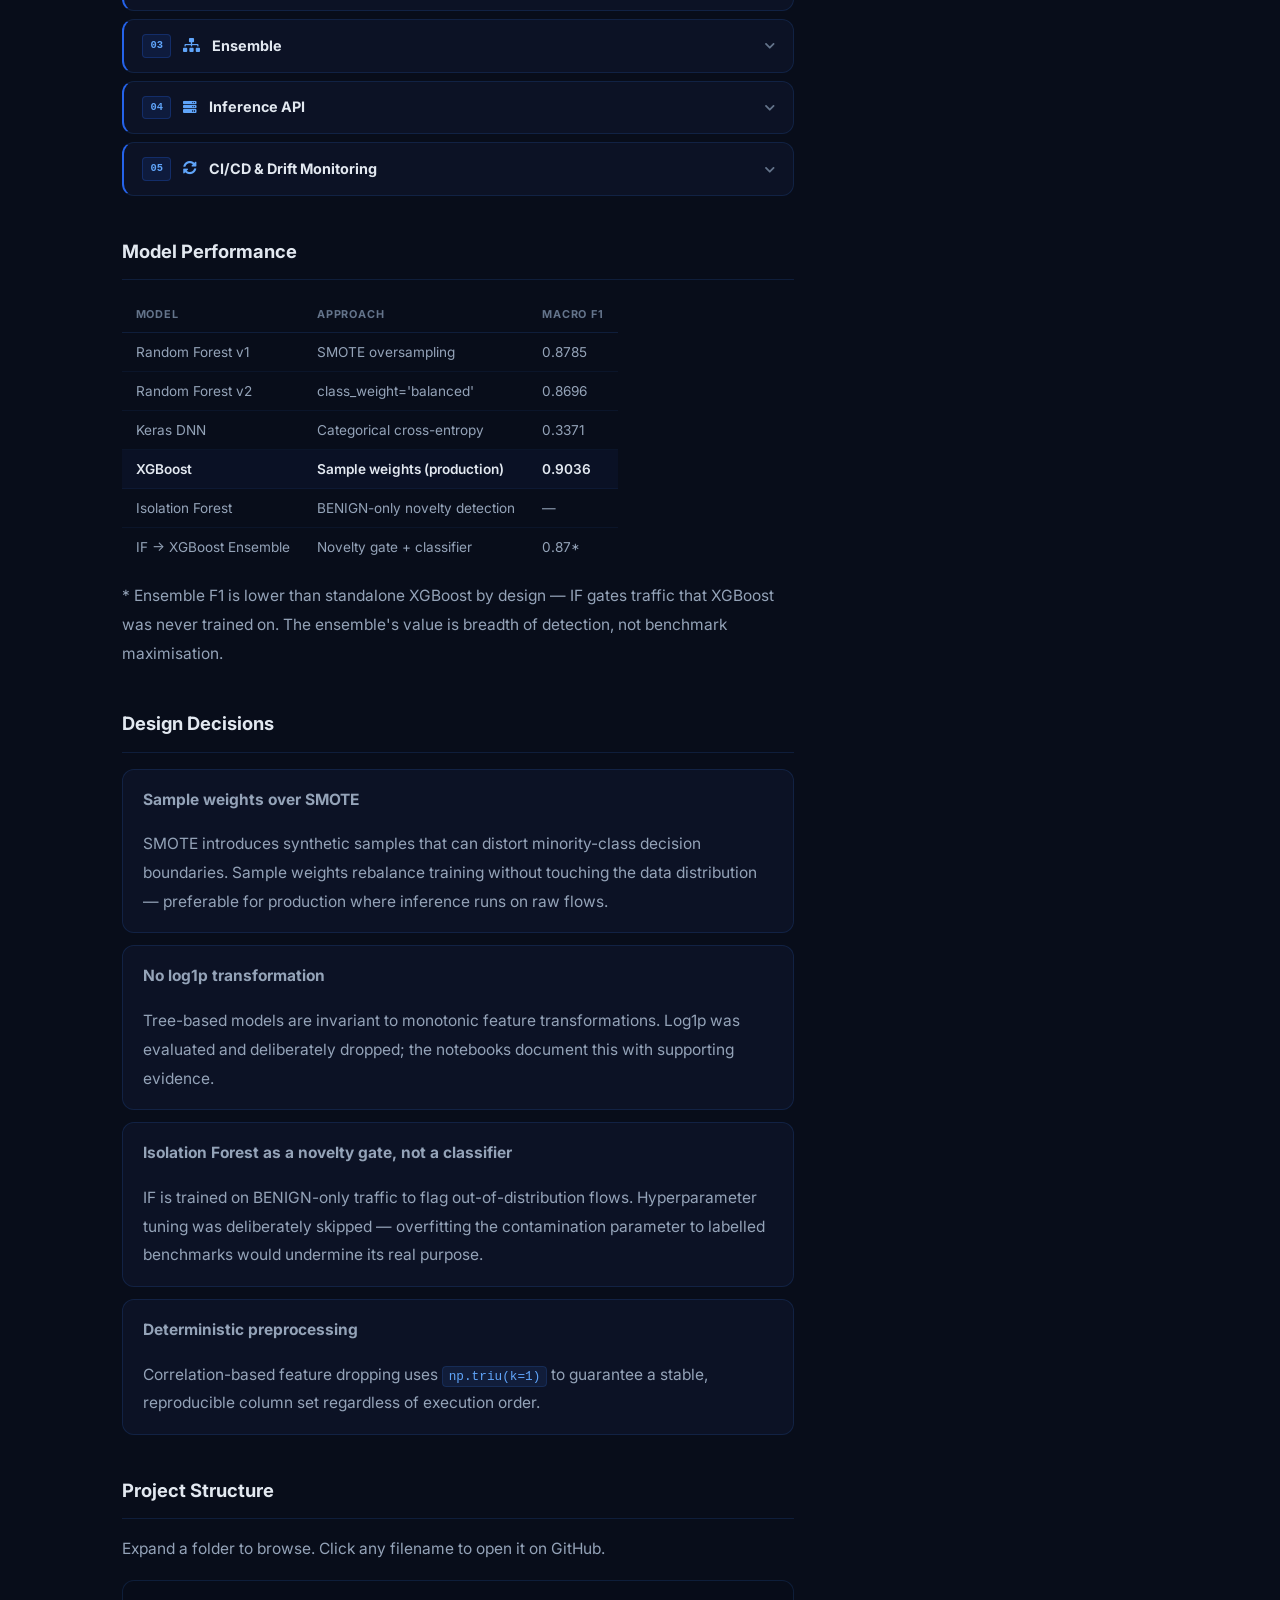
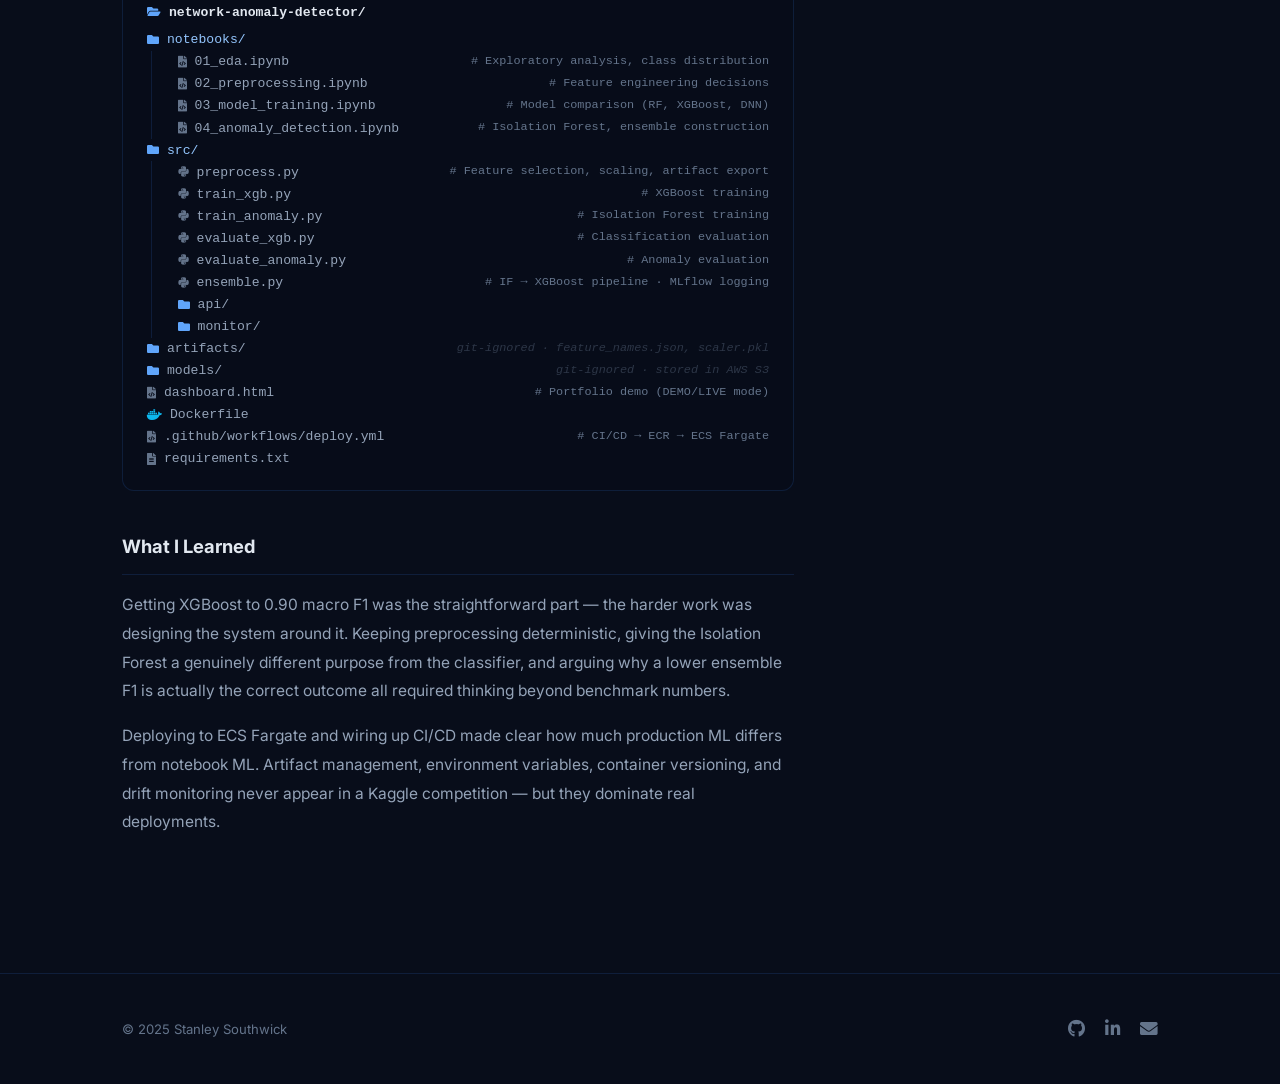
==== commit 687cae6f: "Wire up personal images as covers on homepage and all project pages Homepage cards: - 01: network-an" ====
--- a/project-1.html
+++ b/project-1.html
@@ -71,7 +71,7 @@
 
           <!-- Main content -->
           <div>
-            <img class="project-body__img" src="images/pic01.jpg" alt="Network Anomaly Detection pipeline diagram" />
+            <img class="project-body__img" src="images/network-anomaly-detector.png" alt="Network Anomaly Detection pipeline diagram" />
 
             <div class="content-block fade-up">
               <h2>Overview</h2>
--- a/assets/css/portfolio.css
+++ b/assets/css/portfolio.css
@@ -287,7 +287,7 @@
 .project-hero__desc { font-size: 1.1rem; color: var(--text-muted); max-width: 600px; line-height: 1.8; }
 .project-body { padding: 0 0 6rem; }
 .project-body__grid { display: grid; grid-template-columns: 1fr 300px; gap: 4rem; align-items: start; }
-.project-body__img { width: 100%; border-radius: var(--radius-lg); border: 1px solid var(--border); margin-bottom: 3rem; }
+.project-body__img { width: 100%; height: 380px; object-fit: cover; object-position: center; border-radius: var(--radius-lg); border: 1px solid var(--border); margin-bottom: 3rem; display: block; }
 .content-block { margin-bottom: 2.5rem; }
 .content-block h2 { font-size: 1.15rem; font-weight: 700; color: var(--text); margin-bottom: 1rem; padding-bottom: 0.75rem; border-bottom: 1px solid var(--border); }
 .content-block p { color: var(--text-muted); line-height: 1.85; font-size: 0.97rem; }
@@ -385,6 +385,46 @@
 .file-tree .ft-ignored { opacity: 0.4; font-style: italic; }
 .file-tree .ft-root { color: var(--text); font-weight: 600; margin-bottom: 0.35rem; display: flex; align-items: center; gap: 0.5rem; padding: 0.28rem 0.5rem; }
 
+/* === Notebook cards (project-2) === */
+.notebook-grid { display: grid; grid-template-columns: 1fr 1fr; gap: 0.85rem; margin-top: 0.75rem; }
+.notebook-card { background: rgba(17,24,48,0.5); border: 1px solid var(--border); border-radius: var(--radius); padding: 1.1rem 1.2rem; transition: all 0.3s var(--ease); display: flex; flex-direction: column; }
+.notebook-card:hover { border-color: var(--border-hover); background: rgba(26,38,72,0.55); transform: translateY(-2px); }
+.notebook-card__header { display: flex; align-items: center; gap: 0.55rem; margin-bottom: 0.6rem; }
+.notebook-card__icon { color: var(--blue-bright); font-size: 0.85rem; flex-shrink: 0; }
+.notebook-card__title { font-size: 0.9rem; font-weight: 700; color: var(--text); }
+.notebook-card__desc { font-size: 0.83rem; color: var(--text-muted); line-height: 1.72; flex: 1; margin-bottom: 0.75rem; }
+.notebook-card__tags { display: flex; flex-wrap: wrap; gap: 0.3rem; margin-bottom: 0.75rem; }
+.notebook-card__tag { font-size: 0.68rem; font-weight: 500; padding: 0.12rem 0.45rem; border-radius: 4px; background: rgba(14,165,233,0.08); color: var(--accent); border: 1px solid rgba(14,165,233,0.18); }
+.notebook-card__link { display: inline-flex; align-items: center; gap: 0.35rem; font-size: 0.78rem; font-weight: 600; color: var(--blue-bright); padding: 0.3rem 0.65rem; border: 1px solid var(--border); border-radius: 6px; margin-top: auto; align-self: flex-start; transition: all 0.2s var(--ease); }
+.notebook-card__link:hover { color: var(--blue-glow); border-color: var(--border-hover); background: rgba(59,130,246,0.07); }
+@media (max-width: 640px) { .notebook-grid { grid-template-columns: 1fr; } }
+
+/* === Certification cards (project-4) === */
+.cert-section { margin-top: 2rem; }
+.cert-section + .cert-section { margin-top: 3rem; padding-top: 2.5rem; border-top: 1px solid var(--border); }
+.cert-section-hd { display: flex; align-items: center; gap: 0.75rem; margin-bottom: 1.25rem; }
+.cert-section-hd h3 { font-size: 0.72rem; font-weight: 700; text-transform: uppercase; letter-spacing: 0.1em; color: var(--text-dim); margin: 0; }
+.cert-section-count { font-size: 0.65rem; font-weight: 700; background: rgba(59,130,246,0.12); color: var(--blue-bright); border: 1px solid var(--border); border-radius: 20px; padding: 0.1rem 0.55rem; }
+.cert-grid { display: grid; grid-template-columns: repeat(3, 1fr); gap: 1.75rem; }
+.cert-grid--2col { grid-template-columns: repeat(2, 1fr); }
+.cert-card { background: rgba(17,24,48,0.85); border: 1px solid rgba(59,130,246,0.22); border-left: 4px solid var(--cert-color, var(--blue)); border-radius: var(--radius); display: flex; flex-direction: column; transition: all 0.3s var(--ease); box-shadow: 0 4px 18px rgba(0,0,0,0.4); }
+.cert-card:hover { border-color: rgba(59,130,246,0.5); border-left-color: var(--cert-color, var(--blue)); transform: translateY(-4px); box-shadow: 0 10px 32px rgba(0,0,0,0.5); }
+.cert-card__body { padding: 1.2rem; display: flex; flex-direction: column; flex: 1; }
+.cert-card__hd { display: flex; align-items: center; gap: 0.85rem; margin-bottom: 0.9rem; padding-bottom: 0.9rem; border-bottom: 1px solid var(--border); }
+.cert-card__badge { width: 46px; height: 46px; border-radius: 10px; background: var(--cert-color, var(--blue)); display: flex; align-items: center; justify-content: center; flex-shrink: 0; overflow: hidden; }
+.cert-card__badge img { width: 26px; height: 26px; object-fit: contain; filter: brightness(0) invert(1); }
+.cert-card__badge i { color: #fff; font-size: 1.2rem; }
+.cert-card__hd-text { display: flex; flex-direction: column; gap: 0.2rem; min-width: 0; }
+.cert-card__issuer { font-size: 0.69rem; font-weight: 700; color: var(--cert-color, var(--blue-bright)); text-transform: uppercase; letter-spacing: 0.06em; white-space: nowrap; overflow: hidden; text-overflow: ellipsis; }
+.cert-card__date { font-size: 0.67rem; color: var(--text-dim); }
+.cert-card__name { font-size: 0.88rem; font-weight: 700; color: var(--text); margin-bottom: 0.5rem; line-height: 1.4; }
+.cert-card__desc { font-size: 0.81rem; color: var(--text-muted); line-height: 1.72; flex: 1; margin-bottom: 0.8rem; }
+.cert-card__tags { display: flex; flex-wrap: wrap; gap: 0.3rem; margin-bottom: 0.8rem; }
+.cert-card__link { display: inline-flex; align-items: center; gap: 0.35rem; font-size: 0.74rem; font-weight: 600; color: var(--cert-color, var(--blue-bright)); margin-top: auto; transition: opacity 0.2s; }
+.cert-card__link:hover { opacity: 0.7; color: var(--cert-color, var(--blue-bright)); }
+@media (max-width: 900px) { .cert-grid { grid-template-columns: 1fr 1fr; } .cert-grid--2col { grid-template-columns: 1fr 1fr; } }
+@media (max-width: 540px) { .cert-grid, .cert-grid--2col { grid-template-columns: 1fr; } }
+
 /* === Achievement cards (project-6) === */
 .achievements-intro { margin-bottom: 3rem; }
 .achievements-intro p { color: var(--text-muted); font-size: 1rem; line-height: 1.85; }
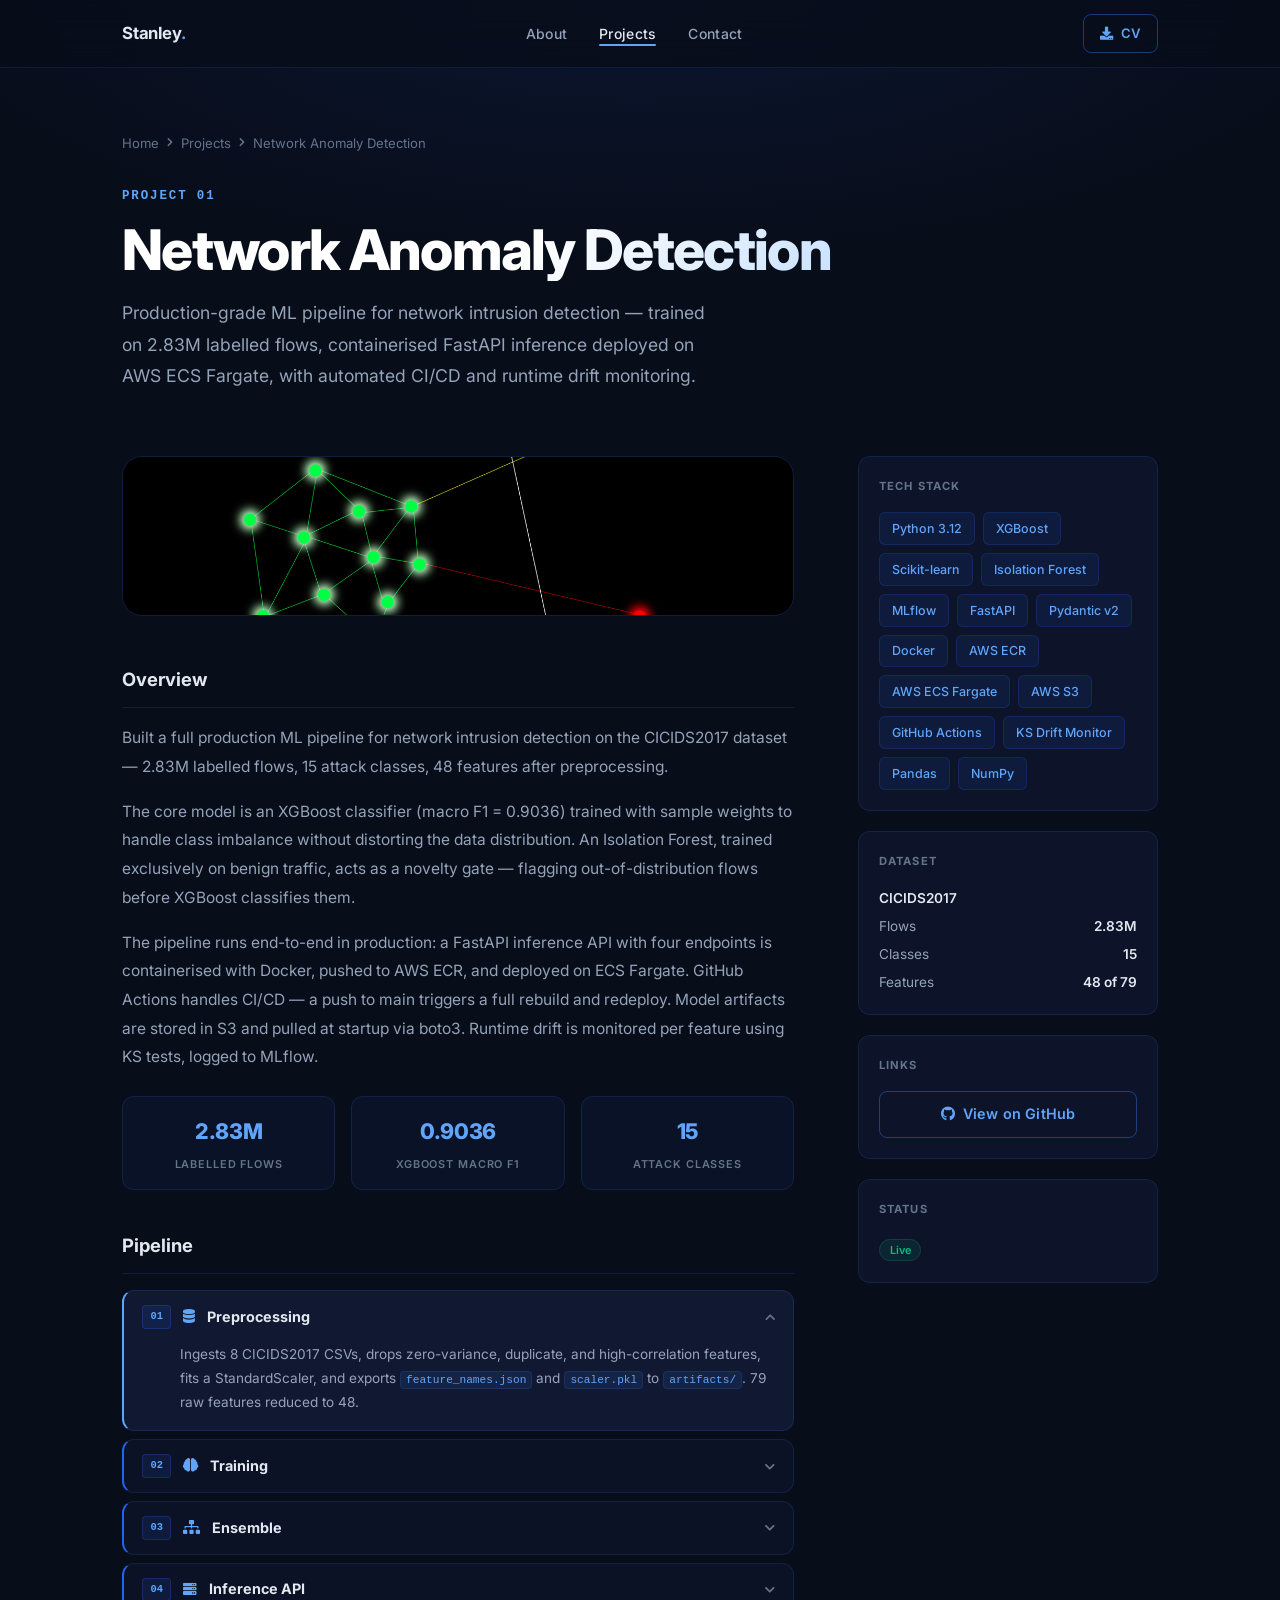
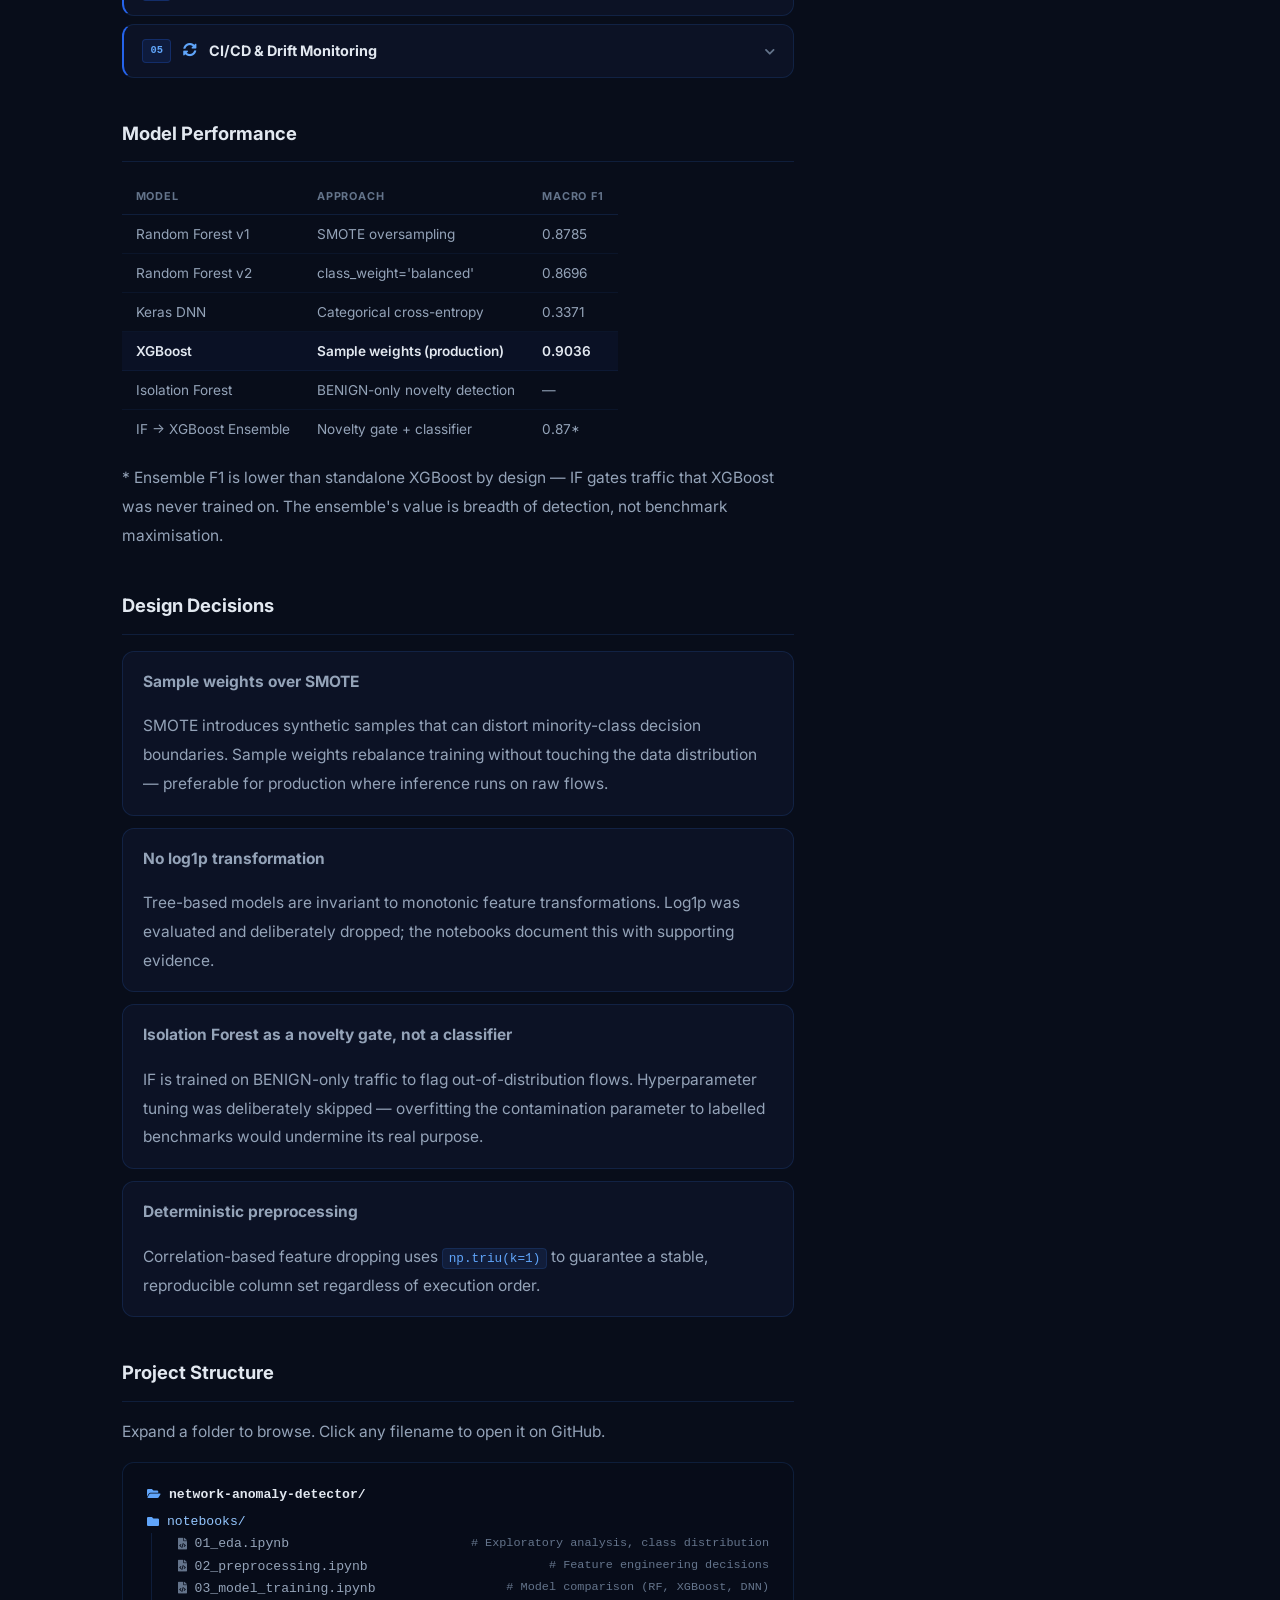
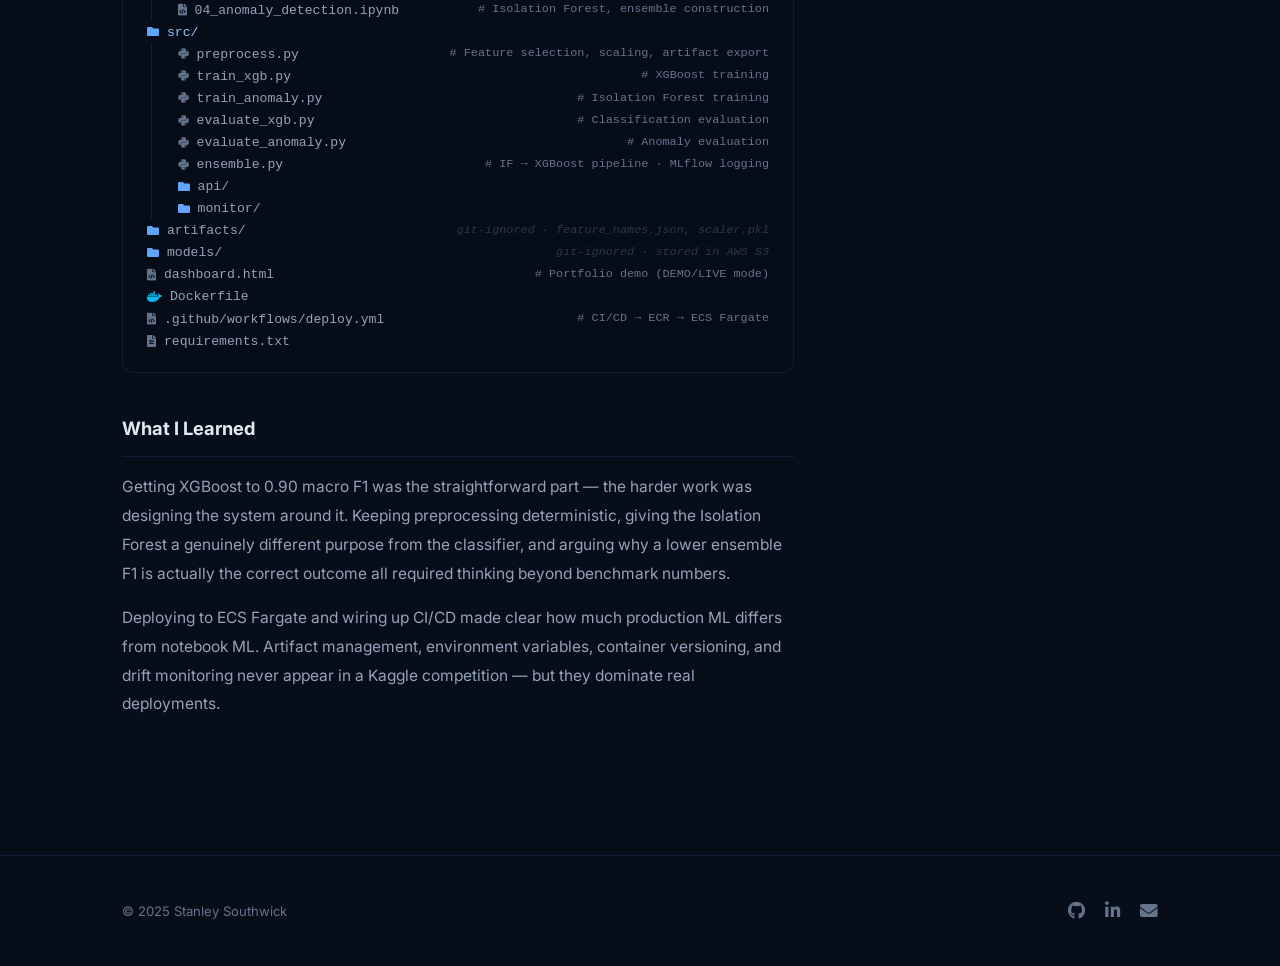
==== commit 03930a56: "Replace Project 1 overview with full production pipeline description https://claude.ai/code/session_" ====
--- a/project-1.html
+++ b/project-1.html
@@ -76,15 +76,20 @@
             <div class="content-block fade-up">
               <h2>Overview</h2>
               <p>
-                An end-to-end ML engineering project covering the full lifecycle — from exploratory analysis on
-                raw packet captures through to a containerised inference API running on AWS, with automated
-                redeployment and runtime drift monitoring. Built to target ML engineering roles in the defence
-                and security sector.
+                Built a full production ML pipeline for network intrusion detection on the CICIDS2017 dataset —
+                2.83M labelled flows, 15 attack classes, 48 features after preprocessing.
               </p>
               <p>
-                Trained on <strong>CICIDS2017</strong> (Canadian Institute for Cybersecurity): 2.83M labelled
-                network flows across 15 attack classes including DoS, DDoS, PortScan, Brute Force, and Web Attacks.
-                Features were reduced from 79 to 48 by dropping zero-variance, duplicate, and high-correlation columns.
+                The core model is an XGBoost classifier (macro F1 = 0.9036) trained with sample weights to handle
+                class imbalance without distorting the data distribution. An Isolation Forest, trained exclusively
+                on benign traffic, acts as a novelty gate — flagging out-of-distribution flows before XGBoost
+                classifies them.
+              </p>
+              <p>
+                The pipeline runs end-to-end in production: a FastAPI inference API with four endpoints is
+                containerised with Docker, pushed to AWS ECR, and deployed on ECS Fargate. GitHub Actions handles
+                CI/CD — a push to main triggers a full rebuild and redeploy. Model artifacts are stored in S3 and
+                pulled at startup via boto3. Runtime drift is monitored per feature using KS tests, logged to MLflow.
               </p>
               <div class="stat-row" aria-label="Key metrics">
                 <div class="stat">
--- a/assets/css/portfolio.css
+++ b/assets/css/portfolio.css
@@ -287,7 +287,9 @@
 .project-hero__desc { font-size: 1.1rem; color: var(--text-muted); max-width: 600px; line-height: 1.8; }
 .project-body { padding: 0 0 6rem; }
 .project-body__grid { display: grid; grid-template-columns: 1fr 300px; gap: 4rem; align-items: start; }
-.project-body__img { width: 100%; height: 380px; object-fit: cover; object-position: center; border-radius: var(--radius-lg); border: 1px solid var(--border); margin-bottom: 3rem; display: block; }
+.project-body__img { width: 100%; height: 160px; object-fit: cover; object-position: center; border-radius: var(--radius-lg); border: 1px solid var(--border); margin-bottom: 3rem; display: block; }
+.project-body__img--graphic { height: 100px; object-fit: contain; background: rgba(15,20,40,0.6); }
+.project-body__img--portrait { object-position: center 35%; }
 .content-block { margin-bottom: 2.5rem; }
 .content-block h2 { font-size: 1.15rem; font-weight: 700; color: var(--text); margin-bottom: 1rem; padding-bottom: 0.75rem; border-bottom: 1px solid var(--border); }
 .content-block p { color: var(--text-muted); line-height: 1.85; font-size: 0.97rem; }
